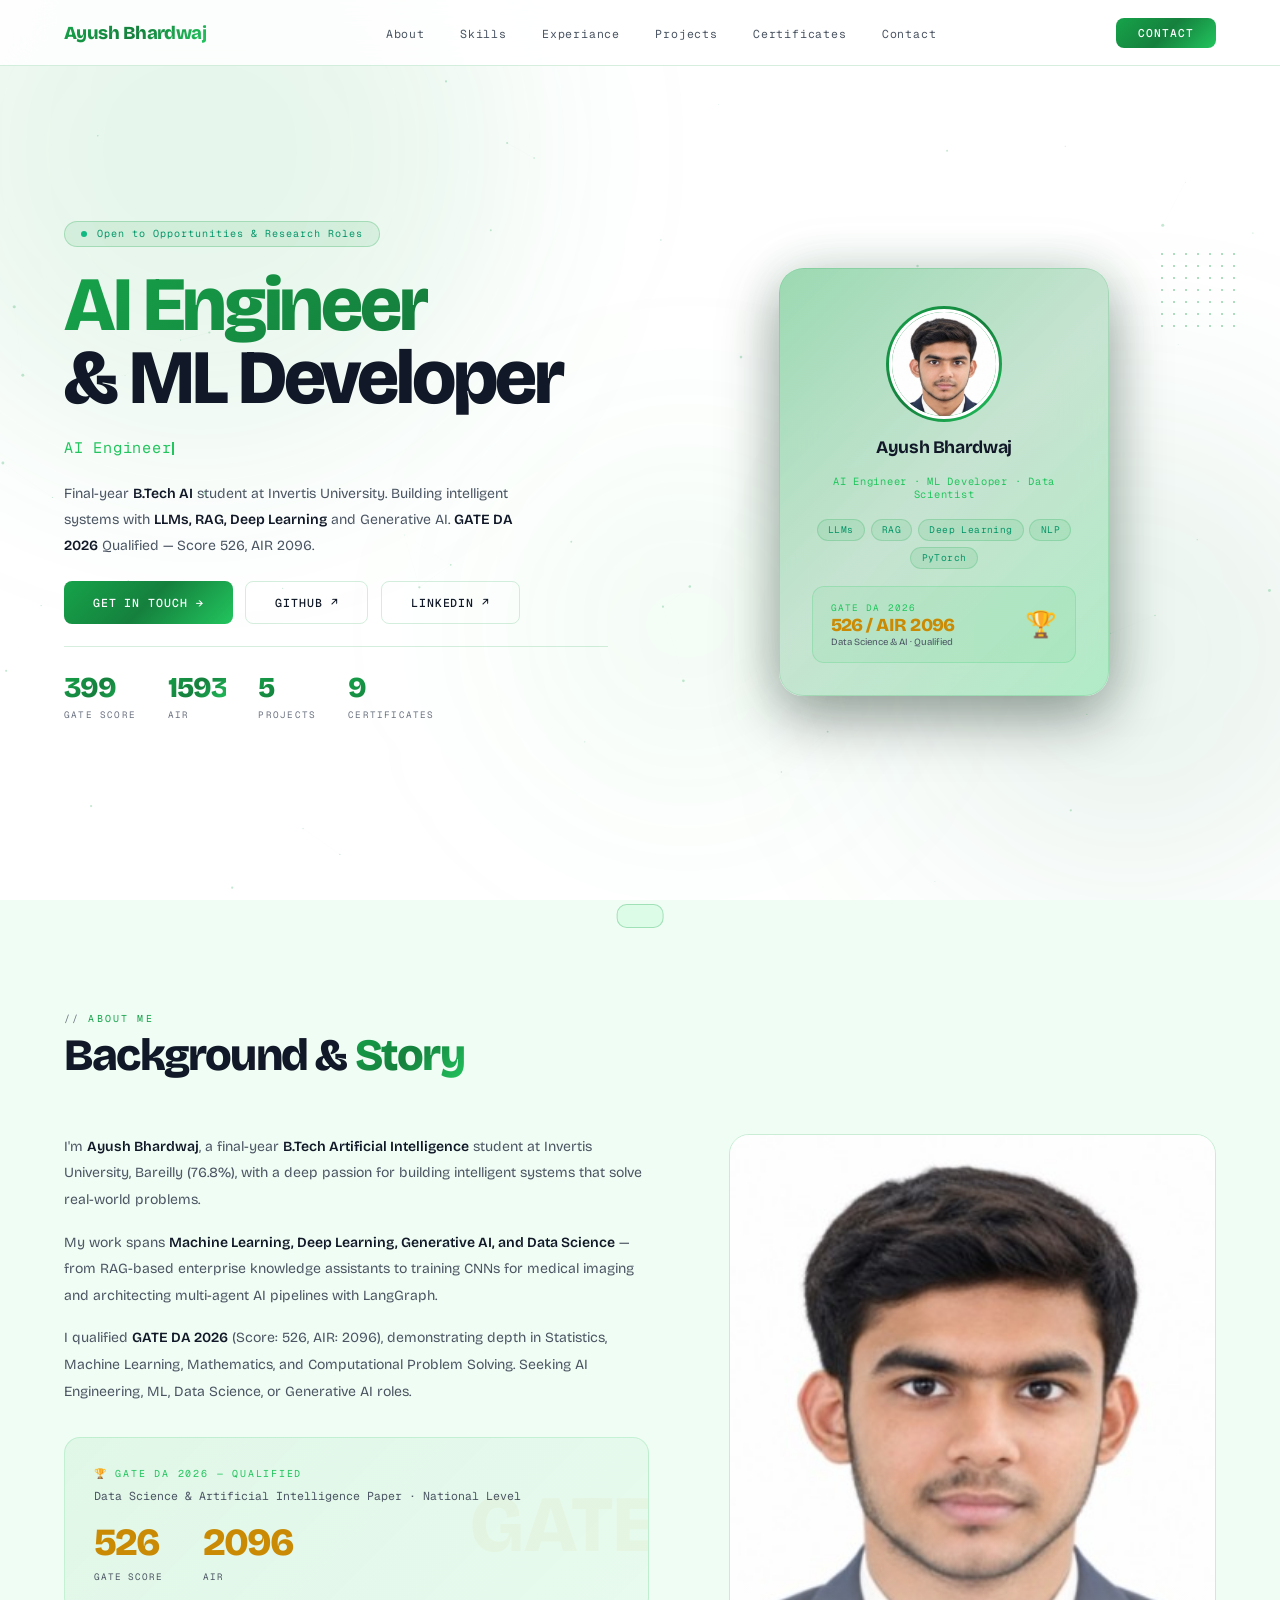
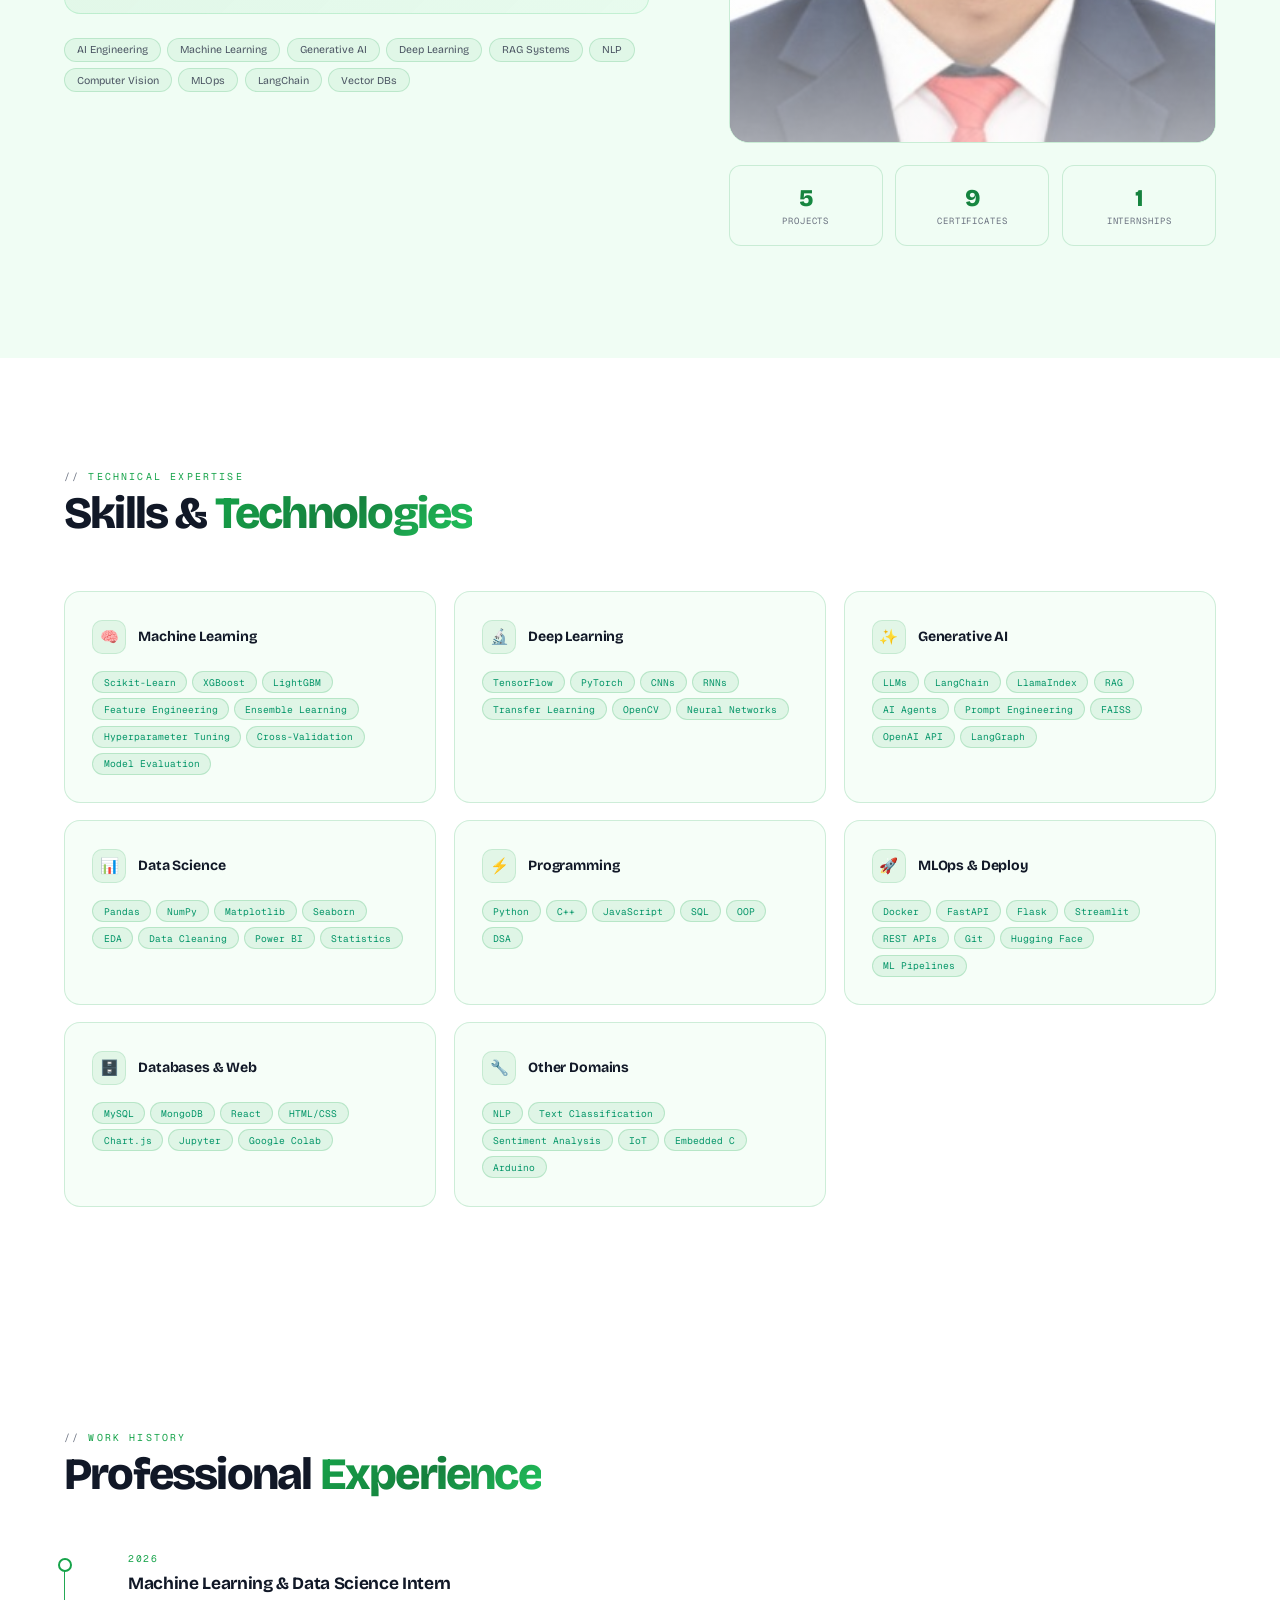
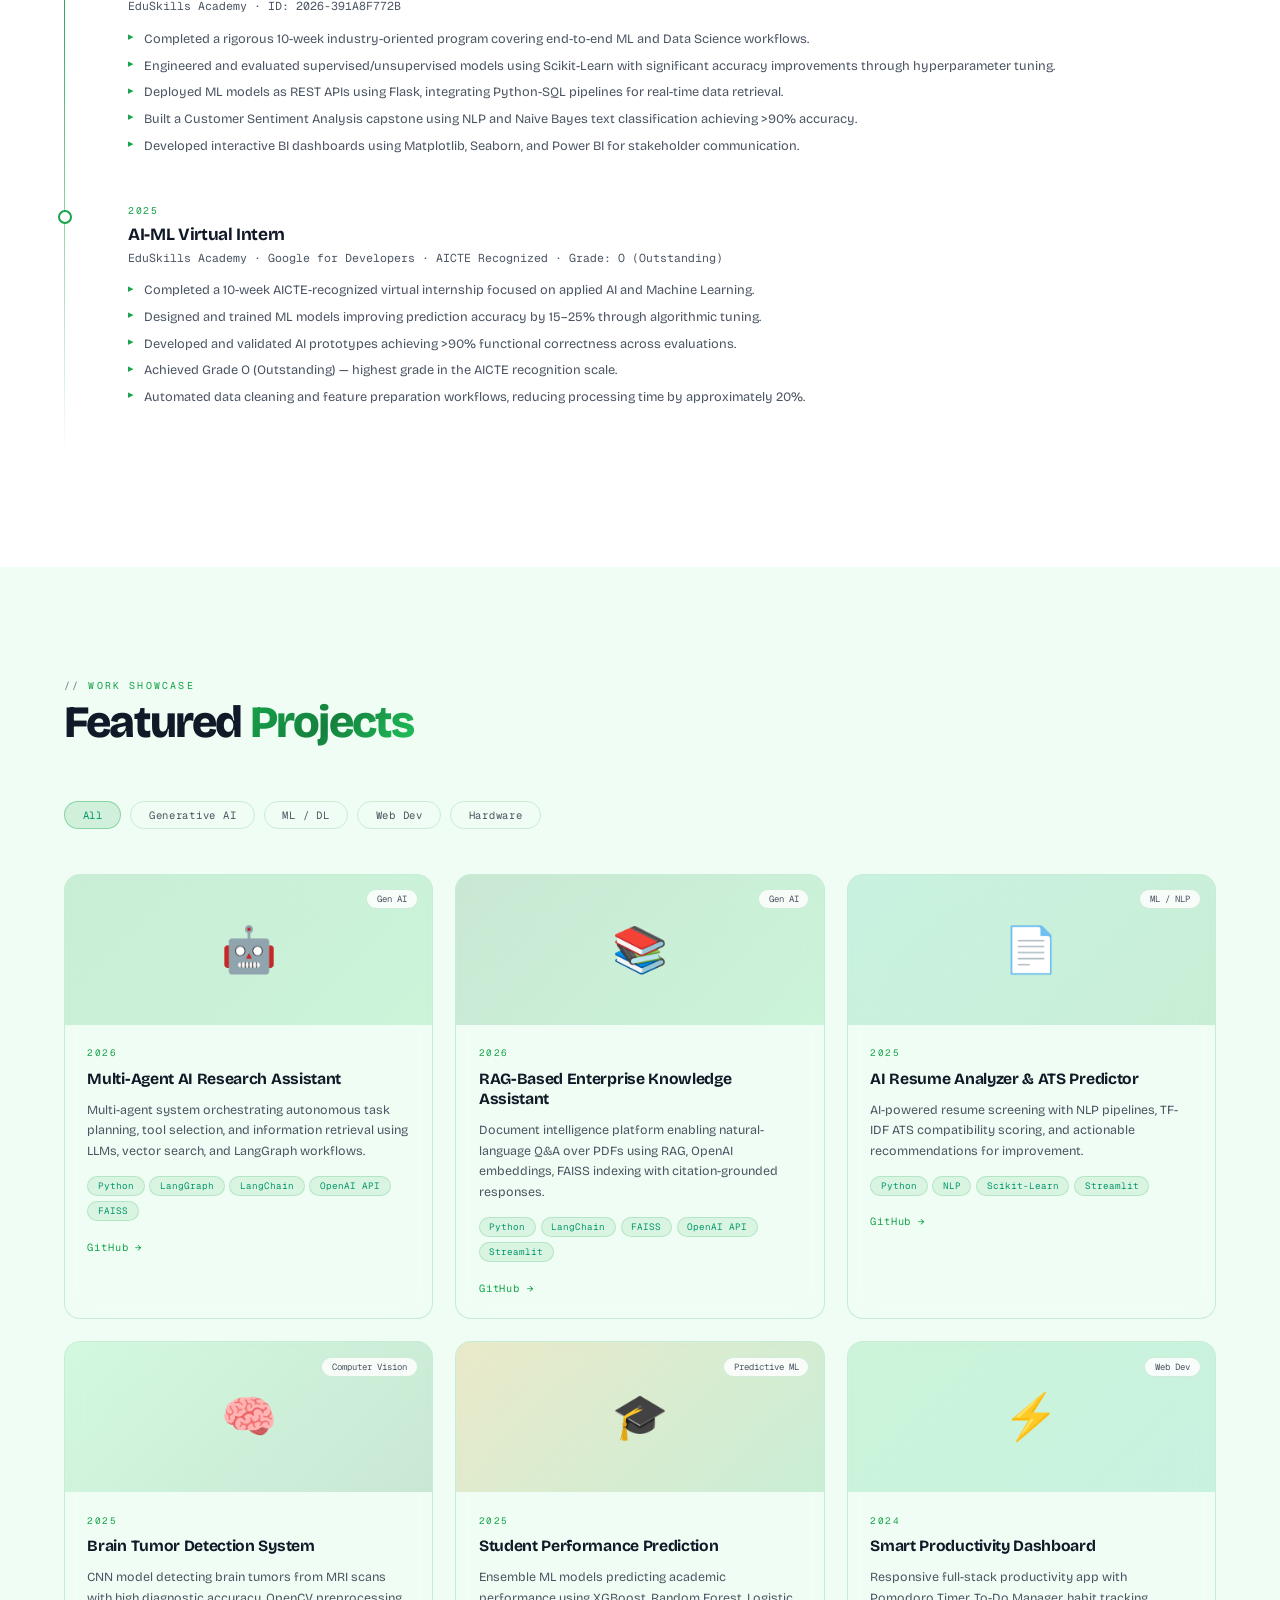
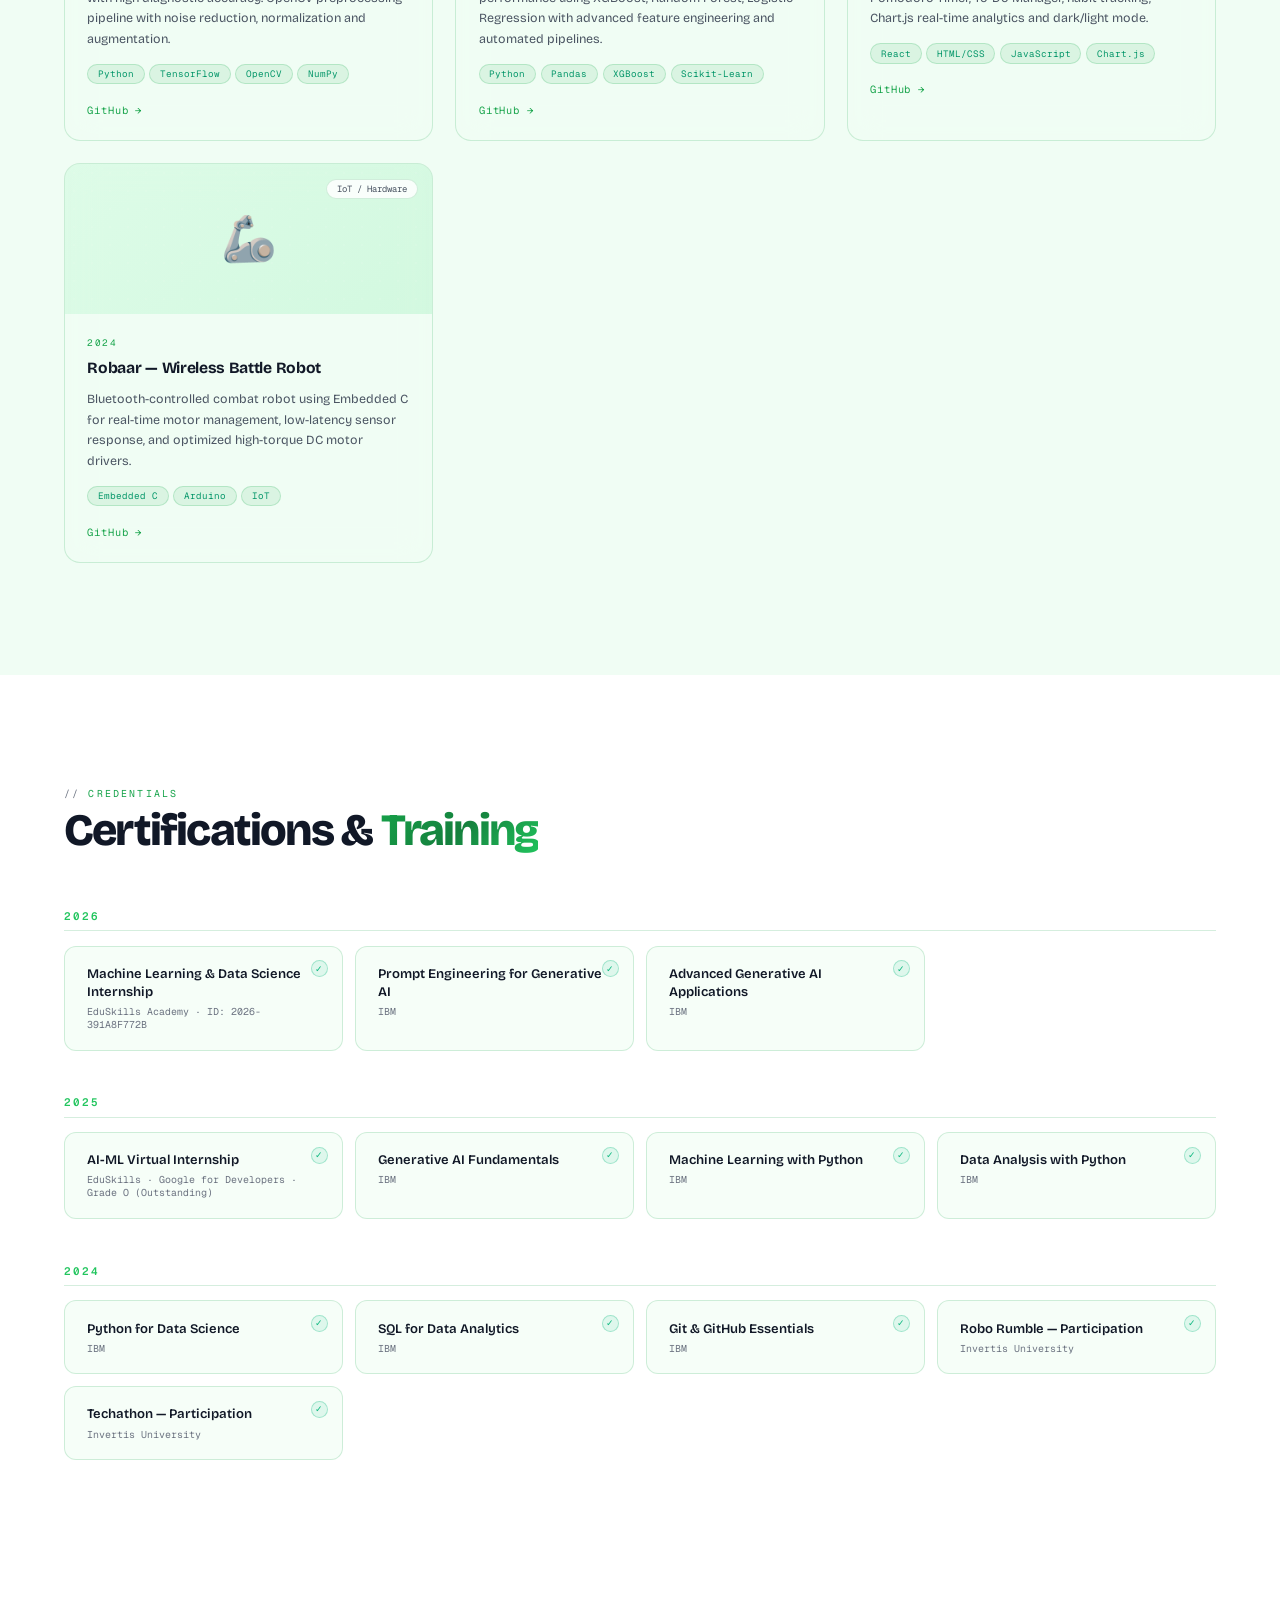
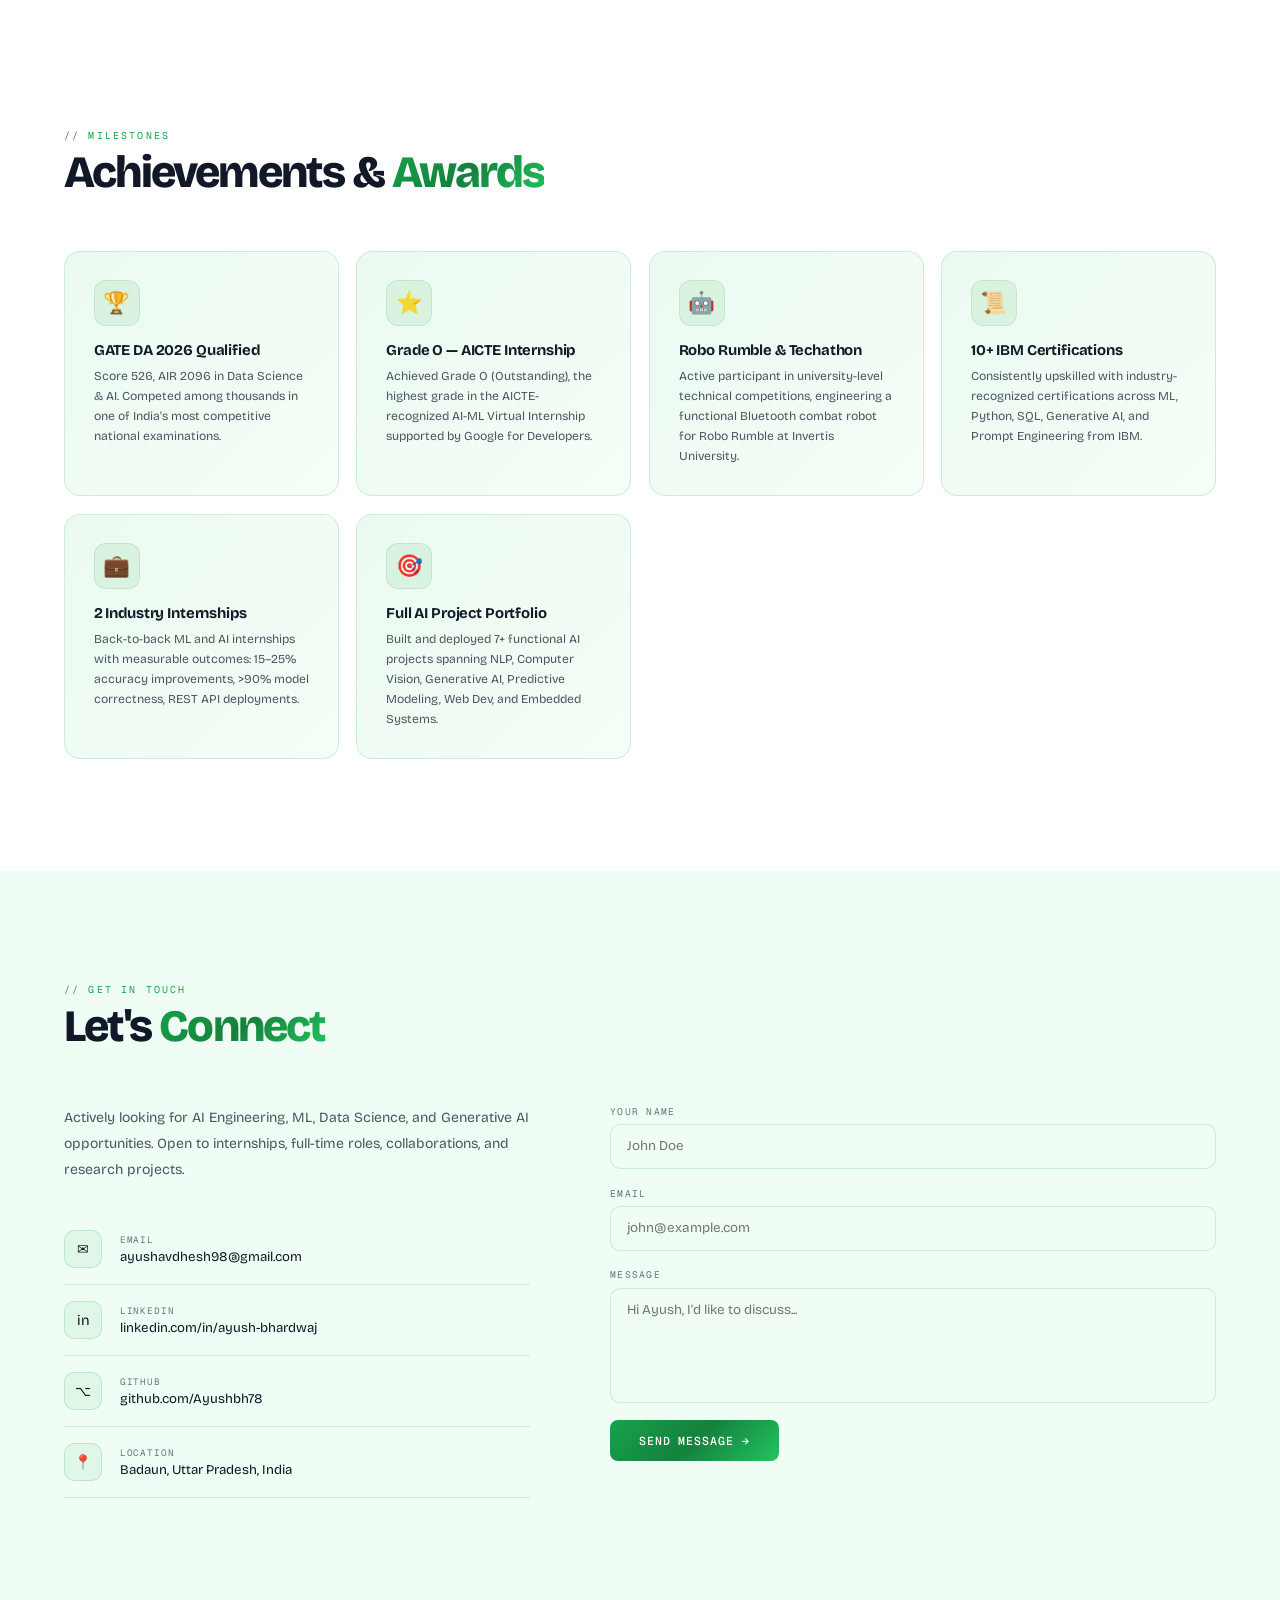
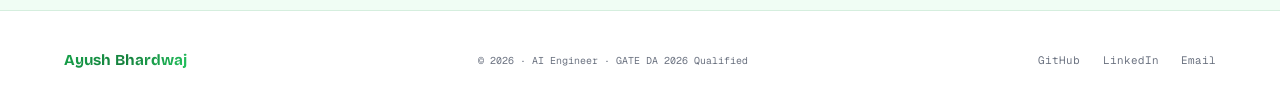
==== index.html @ 9676e271 "Update index.html" ====
<!DOCTYPE html>
<html lang="en">
<head>
<meta charset="UTF-8"/>
<meta name="viewport" content="width=device-width, initial-scale=1.0"/>
<title>Ayush Bhardwaj — AI & ML Engineer</title>
<meta name="description" content="Ayush Bhardwaj — AI Engineer, ML Engineer, GATE DA 2026 Qualified. Score 526, AIR 2096."/>
<meta property="og:title" content="Ayush Bhardwaj — AI Engineer"/>
<link rel="preconnect" href="https://fonts.googleapis.com"/>
<link href="https://fonts.googleapis.com/css2?family=Bricolage+Grotesque:opsz,wght@12..96,300;12..96,400;12..96,500;12..96,600;12..96,700;12..96,800&family=Geist+Mono:wght@300;400;500&display=swap" rel="stylesheet"/>
<link rel="stylesheet" href="css/style.css"/>
</head>
<body>
<div id="loading"><div class="load-logo">AYUSH BHARDWAJ.</div><div class="load-bar"><div class="load-fill"></div></div><div class="load-sub">INITIALIZING ...</div></div>
<div class="blob b1"></div><div class="blob b2"></div><div class="blob b3"></div>
<canvas id="cv"></canvas>
<div id="cmd-ov" onclick="closeCmd(event)"><div id="cmd-box"><input id="cmd-in" placeholder="Search sections, projects, skills..." oninput="filterCmd(this.value)" onkeydown="cmdKey(event)" autocomplete="off"/><div class="cmd-results" id="cmd-res"></div></div></div>

<nav id="nb">
  <div class="nav-logo">Ayush Bhardwaj</div>
  <ul class="nav-links">
    <li><a href="#about">About</a></li><li><a href="#skills">Skills</a></li>
    <li><a href="#experience">Experiance</a></li><li><a href="#projects">Projects</a></li>
    <li><a href="#certifications">Certificates</a></li><li><a href="#contact">Contact</a></li>
  </ul>
  <a href="#contact" class="nav-cta">Contact</a>
  <div class="hamburger" onclick="toggleNav()"><span></span><span></span><span></span></div>
</nav>

<section id="hero">
  <div class="hero-left fade-up">
    <div class="hero-badge">Open to Opportunities &amp; Research Roles</div>
    <h1 class="hero-name"><span class="grad-text">AI Engineer</span><br/>&amp; ML Developer</h1>
    <p class="hero-role"><span id="typed"></span><span class="blink"></span></p>
    <p class="hero-desc">Final-year <strong>B.Tech AI</strong> student at Invertis University. Building intelligent systems with <strong>LLMs, RAG, Deep Learning</strong> and Generative AI. <strong>GATE DA 2026</strong> Qualified — Score 526, AIR 2096.</p>
    <div class="hero-btns">
      <a href="mailto:ayushavdhesh98@gmail.com" class="btn-grad">Get In Touch →</a>
      <a href="https://github.com/Ayushbh78" target="_blank" class="btn-ghost">GitHub ↗</a>
      <a href="https://www.linkedin.com/in/ayush-bhardwaj-22589b2a8" target="_blank" class="btn-ghost">LinkedIn ↗</a>
    </div>
    <div class="hero-metrics">
      <div class="metric"><span class="metric-val" data-count="526">0</span><span class="metric-lbl">GATE Score</span></div>
      <div class="metric"><span class="metric-val" data-count="2096">0</span><span class="metric-lbl">AIR</span></div>
      <div class="metric"><span class="metric-val" data-count="7">0</span><span class="metric-lbl">Projects</span></div>
      <div class="metric"><span class="metric-val" data-count="12">0</span><span class="metric-lbl">Certificates</span></div>
    </div>
  </div>
  <div class="hero-right">
    <div class="card-dots"></div>
    <div class="profile-card fade-up" style="transition-delay:.3s">
      <div class="profile-img-wrap">
        <img class="profile-img" src="assets/profile.jpg" alt="Ayush Bhardwaj"/>
      </div>
      <div class="profile-name">Ayush Bhardwaj</div>
      <div class="profile-title">AI Engineer · ML Developer · Data Scientist</div>
      <div class="profile-tags">
        <span class="profile-tag">LLMs</span><span class="profile-tag">RAG</span>
        <span class="profile-tag">Deep Learning</span><span class="profile-tag">NLP</span><span class="profile-tag">PyTorch</span>
      </div>
      <div class="gate-pill">
        <div class="gate-pill-l">
          <span class="gate-pill-label">GATE DA 2026</span>
          <span class="gate-pill-val">526 / AIR 2096</span>
          <span class="gate-pill-sub">Data Science &amp; AI · Qualified</span>
        </div>
        <span style="font-size:1.6rem">🏆</span>
      </div>
    </div>
  </div>
</section>

<section id="about">
  <div class="section-pre">About Me</div>
  <h2 class="section-title">Background &amp; <span>Story</span></h2>
  <div class="about-grid">
    <div class="fade-up">
      <div class="about-text">
        <p>I'm <strong>Ayush Bhardwaj</strong>, a final-year <strong>B.Tech Artificial Intelligence</strong> student at Invertis University, Bareilly (76.8%), with a deep passion for building intelligent systems that solve real-world problems.</p>
        <p>My work spans <strong>Machine Learning, Deep Learning, Generative AI, and Data Science</strong> — from RAG-based enterprise knowledge assistants to training CNNs for medical imaging and architecting multi-agent AI pipelines with LangGraph.</p>
        <p>I qualified <strong>GATE DA 2026</strong> (Score: 526, AIR: 2096), demonstrating depth in Statistics, Machine Learning, Mathematics, and Computational Problem Solving. Seeking AI Engineering, ML, Data Science, or Generative AI roles.</p>
      </div>
      <div class="gate-featured">
        <div class="gate-hdr">🏆 GATE DA 2026 — Qualified</div>
        <div class="gate-sub">Data Science &amp; Artificial Intelligence Paper · National Level</div>
        <div class="gate-nums">
          <div class="gate-n"><span class="v">526</span><span class="k">GATE Score</span></div>
          <div class="gate-n"><span class="v">2096</span><span class="k">AIR</span></div>
        </div>
      </div>
      <div class="chips">
        <span class="chip">AI Engineering</span><span class="chip">Machine Learning</span><span class="chip">Generative AI</span>
        <span class="chip">Deep Learning</span><span class="chip">RAG Systems</span><span class="chip">NLP</span>
        <span class="chip">Computer Vision</span><span class="chip">MLOps</span><span class="chip">LangChain</span><span class="chip">Vector DBs</span>
      </div>
    </div>
    <div class="fade-up about-right" style="transition-delay:.15s">
      <div class="about-photo-card">
        <img src="assets/profile.jpg" alt="Ayush Bhardwaj"/>
      </div>
      <div class="stats-row">
        <div class="stat-mini"><div class="n" data-count="7">0</div><div class="l">Projects</div></div>
        <div class="stat-mini"><div class="n" data-count="12">0</div><div class="l">Certificates</div></div>
        <div class="stat-mini"><div class="n" data-count="2">0</div><div class="l">Internships</div></div>
      </div>
    </div>
  </div>
</section>

<section id="skills">
  <div class="section-pre">Technical Expertise</div>
  <h2 class="section-title">Skills &amp; <span>Technologies</span></h2>
  <div class="skills-grid">
    <div class="skill-glass glass fade-up"><div class="sk-hdr"><div class="sk-icon">🧠</div><div class="sk-name">Machine Learning</div></div><div class="sk-tags"><span class="sk-tag">Scikit-Learn</span><span class="sk-tag">XGBoost</span><span class="sk-tag">LightGBM</span><span class="sk-tag">Feature Engineering</span><span class="sk-tag">Ensemble Learning</span><span class="sk-tag">Hyperparameter Tuning</span><span class="sk-tag">Cross-Validation</span><span class="sk-tag">Model Evaluation</span></div></div>
    <div class="skill-glass glass fade-up" style="transition-delay:.08s"><div class="sk-hdr"><div class="sk-icon">🔬</div><div class="sk-name">Deep Learning</div></div><div class="sk-tags"><span class="sk-tag">TensorFlow</span><span class="sk-tag">PyTorch</span><span class="sk-tag">CNNs</span><span class="sk-tag">RNNs</span><span class="sk-tag">Transfer Learning</span><span class="sk-tag">OpenCV</span><span class="sk-tag">Neural Networks</span></div></div>
    <div class="skill-glass glass fade-up" style="transition-delay:.16s"><div class="sk-hdr"><div class="sk-icon">✨</div><div class="sk-name">Generative AI</div></div><div class="sk-tags"><span class="sk-tag">LLMs</span><span class="sk-tag">LangChain</span><span class="sk-tag">LlamaIndex</span><span class="sk-tag">RAG</span><span class="sk-tag">AI Agents</span><span class="sk-tag">Prompt Engineering</span><span class="sk-tag">FAISS</span><span class="sk-tag">OpenAI API</span><span class="sk-tag">LangGraph</span></div></div>
    <div class="skill-glass glass fade-up" style="transition-delay:.24s"><div class="sk-hdr"><div class="sk-icon">📊</div><div class="sk-name">Data Science</div></div><div class="sk-tags"><span class="sk-tag">Pandas</span><span class="sk-tag">NumPy</span><span class="sk-tag">Matplotlib</span><span class="sk-tag">Seaborn</span><span class="sk-tag">EDA</span><span class="sk-tag">Data Cleaning</span><span class="sk-tag">Power BI</span><span class="sk-tag">Statistics</span></div></div>
    <div class="skill-glass glass fade-up" style="transition-delay:.32s"><div class="sk-hdr"><div class="sk-icon">⚡</div><div class="sk-name">Programming</div></div><div class="sk-tags"><span class="sk-tag">Python</span><span class="sk-tag">C++</span><span class="sk-tag">JavaScript</span><span class="sk-tag">SQL</span><span class="sk-tag">OOP</span><span class="sk-tag">DSA</span></div></div>
    <div class="skill-glass glass fade-up" style="transition-delay:.4s"><div class="sk-hdr"><div class="sk-icon">🚀</div><div class="sk-name">MLOps &amp; Deploy</div></div><div class="sk-tags"><span class="sk-tag">Docker</span><span class="sk-tag">FastAPI</span><span class="sk-tag">Flask</span><span class="sk-tag">Streamlit</span><span class="sk-tag">REST APIs</span><span class="sk-tag">Git</span><span class="sk-tag">Hugging Face</span><span class="sk-tag">ML Pipelines</span></div></div>
    <div class="skill-glass glass fade-up" style="transition-delay:.48s"><div class="sk-hdr"><div class="sk-icon">🗄️</div><div class="sk-name">Databases &amp; Web</div></div><div class="sk-tags"><span class="sk-tag">MySQL</span><span class="sk-tag">MongoDB</span><span class="sk-tag">React</span><span class="sk-tag">HTML/CSS</span><span class="sk-tag">Chart.js</span><span class="sk-tag">Jupyter</span><span class="sk-tag">Google Colab</span></div></div>
    <div class="skill-glass glass fade-up" style="transition-delay:.56s"><div class="sk-hdr"><div class="sk-icon">🔧</div><div class="sk-name">Other Domains</div></div><div class="sk-tags"><span class="sk-tag">NLP</span><span class="sk-tag">Text Classification</span><span class="sk-tag">Sentiment Analysis</span><span class="sk-tag">IoT</span><span class="sk-tag">Embedded C</span><span class="sk-tag">Arduino</span></div></div>
  </div>
</section>

<section id="experience">
  <div class="section-pre">Work History</div>
  <h2 class="section-title">Professional <span>Experience</span></h2>
  <div class="exp-timeline">
    <div class="exp-item">
      <div class="exp-dot"></div>
      <div class="exp-date">2026</div>
      <div class="exp-role">Machine Learning &amp; Data Science Intern</div>
      <div class="exp-org">EduSkills Academy &middot; ID: 2026-391A8F772B</div>
      <ul class="exp-list">
        <li>Completed a rigorous 10-week industry-oriented program covering end-to-end ML and Data Science workflows.</li>
        <li>Engineered and evaluated supervised/unsupervised models using Scikit-Learn with significant accuracy improvements through hyperparameter tuning.</li>
        <li>Deployed ML models as REST APIs using Flask, integrating Python-SQL pipelines for real-time data retrieval.</li>
        <li>Built a Customer Sentiment Analysis capstone using NLP and Naive Bayes text classification achieving &gt;90% accuracy.</li>
        <li>Developed interactive BI dashboards using Matplotlib, Seaborn, and Power BI for stakeholder communication.</li>
      </ul>
    </div>
    <div class="exp-item">
      <div class="exp-dot"></div>
      <div class="exp-date">2025</div>
      <div class="exp-role">AI-ML Virtual Intern</div>
      <div class="exp-org">EduSkills Academy &middot; Google for Developers &middot; AICTE Recognized &middot; Grade: O (Outstanding)</div>
      <ul class="exp-list">
        <li>Completed a 10-week AICTE-recognized virtual internship focused on applied AI and Machine Learning.</li>
        <li>Designed and trained ML models improving prediction accuracy by 15–25% through algorithmic tuning.</li>
        <li>Developed and validated AI prototypes achieving &gt;90% functional correctness across evaluations.</li>
        <li>Achieved Grade O (Outstanding) — highest grade in the AICTE recognition scale.</li>
        <li>Automated data cleaning and feature preparation workflows, reducing processing time by approximately 20%.</li>
      </ul>
    </div>
  </div>
</section>

<section id="projects">
  <div class="section-pre">Work Showcase</div>
  <h2 class="section-title">Featured <span>Projects</span></h2>
  <div class="proj-filter">
    <button class="pf-btn on" onclick="fp('all',this)">All</button>
    <button class="pf-btn" onclick="fp('genai',this)">Generative AI</button>
    <button class="pf-btn" onclick="fp('ml',this)">ML / DL</button>
    <button class="pf-btn" onclick="fp('web',this)">Web Dev</button>
    <button class="pf-btn" onclick="fp('hw',this)">Hardware</button>
  </div>
  <div class="proj-grid" id="pgrid">
    <div class="proj-card glass fade-up" data-cat="genai">
      <div class="proj-banner"><div class="proj-banner-bg" style="background:linear-gradient(135deg,#16A34A,#22C55E);"></div><div class="proj-banner-dots"></div><div class="proj-icon">🤖</div><span class="proj-cat-pill">Gen AI</span></div>
      <div class="proj-body"><div class="proj-yr">2026</div><div class="proj-title">Multi-Agent AI Research Assistant</div><div class="proj-desc">Multi-agent system orchestrating autonomous task planning, tool selection, and information retrieval using LLMs, vector search, and LangGraph workflows.</div><div class="proj-techs"><span class="p-tech">Python</span><span class="p-tech">LangGraph</span><span class="p-tech">LangChain</span><span class="p-tech">OpenAI API</span><span class="p-tech">FAISS</span></div><a href="https://github.com/Ayushbh78" target="_blank" class="proj-link">GitHub →</a></div>
    </div>
    <div class="proj-card glass fade-up" data-cat="genai" style="transition-delay:.08s">
      <div class="proj-banner"><div class="proj-banner-bg" style="background:linear-gradient(135deg,#15803D,#22C55E);"></div><div class="proj-banner-dots"></div><div class="proj-icon">📚</div><span class="proj-cat-pill">Gen AI</span></div>
      <div class="proj-body"><div class="proj-yr">2026</div><div class="proj-title">RAG-Based Enterprise Knowledge Assistant</div><div class="proj-desc">Document intelligence platform enabling natural-language Q&amp;A over PDFs using RAG, OpenAI embeddings, FAISS indexing with citation-grounded responses.</div><div class="proj-techs"><span class="p-tech">Python</span><span class="p-tech">LangChain</span><span class="p-tech">FAISS</span><span class="p-tech">OpenAI API</span><span class="p-tech">Streamlit</span></div><a href="https://github.com/Ayushbh78" target="_blank" class="proj-link">GitHub →</a></div>
    </div>
    <div class="proj-card glass fade-up" data-cat="ml" style="transition-delay:.16s">
      <div class="proj-banner"><div class="proj-banner-bg" style="background:linear-gradient(135deg,#10B981,#16A34A);"></div><div class="proj-banner-dots"></div><div class="proj-icon">📄</div><span class="proj-cat-pill">ML / NLP</span></div>
      <div class="proj-body"><div class="proj-yr">2025</div><div class="proj-title">AI Resume Analyzer &amp; ATS Predictor</div><div class="proj-desc">AI-powered resume screening with NLP pipelines, TF-IDF ATS compatibility scoring, and actionable recommendations for improvement.</div><div class="proj-techs"><span class="p-tech">Python</span><span class="p-tech">NLP</span><span class="p-tech">Scikit-Learn</span><span class="p-tech">Streamlit</span></div><a href="https://github.com/Ayushbh78" target="_blank" class="proj-link">GitHub →</a></div>
    </div>
    <div class="proj-card glass fade-up" data-cat="ml">
      <div class="proj-banner"><div class="proj-banner-bg" style="background:linear-gradient(135deg,#4ADE80,#15803D);"></div><div class="proj-banner-dots"></div><div class="proj-icon">🧠</div><span class="proj-cat-pill">Computer Vision</span></div>
      <div class="proj-body"><div class="proj-yr">2025</div><div class="proj-title">Brain Tumor Detection System</div><div class="proj-desc">CNN model detecting brain tumors from MRI scans with high diagnostic accuracy. OpenCV preprocessing pipeline with noise reduction, normalization and augmentation.</div><div class="proj-techs"><span class="p-tech">Python</span><span class="p-tech">TensorFlow</span><span class="p-tech">OpenCV</span><span class="p-tech">NumPy</span></div><a href="https://github.com/Ayushbh78" target="_blank" class="proj-link">GitHub →</a></div>
    </div>
    <div class="proj-card glass fade-up" data-cat="ml" style="transition-delay:.08s">
      <div class="proj-banner"><div class="proj-banner-bg" style="background:linear-gradient(135deg,#CA8A04,#16A34A);"></div><div class="proj-banner-dots"></div><div class="proj-icon">🎓</div><span class="proj-cat-pill">Predictive ML</span></div>
      <div class="proj-body"><div class="proj-yr">2025</div><div class="proj-title">Student Performance Prediction</div><div class="proj-desc">Ensemble ML models predicting academic performance using XGBoost, Random Forest, Logistic Regression with advanced feature engineering and automated pipelines.</div><div class="proj-techs"><span class="p-tech">Python</span><span class="p-tech">Pandas</span><span class="p-tech">XGBoost</span><span class="p-tech">Scikit-Learn</span></div><a href="https://github.com/Ayushbh78" target="_blank" class="proj-link">GitHub →</a></div>
    </div>
    <div class="proj-card glass fade-up" data-cat="web" style="transition-delay:.16s">
      <div class="proj-banner"><div class="proj-banner-bg" style="background:linear-gradient(135deg,#22C55E,#10B981);"></div><div class="proj-banner-dots"></div><div class="proj-icon">⚡</div><span class="proj-cat-pill">Web Dev</span></div>
      <div class="proj-body"><div class="proj-yr">2024</div><div class="proj-title">Smart Productivity Dashboard</div><div class="proj-desc">Responsive full-stack productivity app with Pomodoro Timer, To-Do Manager, habit tracking, Chart.js real-time analytics and dark/light mode.</div><div class="proj-techs"><span class="p-tech">React</span><span class="p-tech">HTML/CSS</span><span class="p-tech">JavaScript</span><span class="p-tech">Chart.js</span></div><a href="https://github.com/Ayushbh78" target="_blank" class="proj-link">GitHub →</a></div>
    </div>
    <div class="proj-card glass fade-up" data-cat="hw">
      <div class="proj-banner"><div class="proj-banner-bg" style="background:linear-gradient(135deg,#86EFAC,#4ADE80);"></div><div class="proj-banner-dots"></div><div class="proj-icon">🦾</div><span class="proj-cat-pill">IoT / Hardware</span></div>
      <div class="proj-body"><div class="proj-yr">2024</div><div class="proj-title">Robaar — Wireless Battle Robot</div><div class="proj-desc">Bluetooth-controlled combat robot using Embedded C for real-time motor management, low-latency sensor response, and optimized high-torque DC motor drivers.</div><div class="proj-techs"><span class="p-tech">Embedded C</span><span class="p-tech">Arduino</span><span class="p-tech">IoT</span></div><a href="https://github.com/Ayushbh78" target="_blank" class="proj-link">GitHub →</a></div>
    </div>
  </div>
</section>

<section id="certifications">
  <div class="section-pre">Credentials</div>
  <h2 class="section-title">Certifications &amp; <span>Training</span></h2>
  <div class="certs-group fade-up"><div class="certs-yr">2026</div><div class="certs-list">
    <div class="cert-card glass"><div class="cert-check">✓</div><div class="cert-name">Machine Learning &amp; Data Science Internship</div><div class="cert-issuer">EduSkills Academy · ID: 2026-391A8F772B</div></div>
    <div class="cert-card glass"><div class="cert-check">✓</div><div class="cert-name">Prompt Engineering for Generative AI</div><div class="cert-issuer">IBM</div></div>
    <div class="cert-card glass"><div class="cert-check">✓</div><div class="cert-name">Advanced Generative AI Applications</div><div class="cert-issuer">IBM</div></div>
  </div></div>
  <div class="certs-group fade-up"><div class="certs-yr">2025</div><div class="certs-list">
    <div class="cert-card glass"><div class="cert-check">✓</div><div class="cert-name">AI-ML Virtual Internship</div><div class="cert-issuer">EduSkills · Google for Developers · Grade O (Outstanding)</div></div>
    <div class="cert-card glass"><div class="cert-check">✓</div><div class="cert-name">Generative AI Fundamentals</div><div class="cert-issuer">IBM</div></div>
    <div class="cert-card glass"><div class="cert-check">✓</div><div class="cert-name">Machine Learning with Python</div><div class="cert-issuer">IBM</div></div>
    <div class="cert-card glass"><div class="cert-check">✓</div><div class="cert-name">Data Analysis with Python</div><div class="cert-issuer">IBM</div></div>
  </div></div>
  <div class="certs-group fade-up"><div class="certs-yr">2024</div><div class="certs-list">
    <div class="cert-card glass"><div class="cert-check">✓</div><div class="cert-name">Python for Data Science</div><div class="cert-issuer">IBM</div></div>
    <div class="cert-card glass"><div class="cert-check">✓</div><div class="cert-name">SQL for Data Analytics</div><div class="cert-issuer">IBM</div></div>
    <div class="cert-card glass"><div class="cert-check">✓</div><div class="cert-name">Git &amp; GitHub Essentials</div><div class="cert-issuer">IBM</div></div>
    <div class="cert-card glass"><div class="cert-check">✓</div><div class="cert-name">Robo Rumble — Participation</div><div class="cert-issuer">Invertis University</div></div>
    <div class="cert-card glass"><div class="cert-check">✓</div><div class="cert-name">Techathon — Participation</div><div class="cert-issuer">Invertis University</div></div>
  </div></div>
</section>

<section id="achievements">
  <div class="section-pre">Milestones</div>
  <h2 class="section-title">Achievements &amp; <span>Awards</span></h2>
  <div class="ach-grid">
    <div class="ach-card glass fade-up"><div class="ach-icon">🏆</div><div class="ach-title">GATE DA 2026 Qualified</div><div class="ach-desc">Score 526, AIR 2096 in Data Science &amp; AI. Competed among thousands in one of India's most competitive national examinations.</div></div>
    <div class="ach-card glass fade-up" style="transition-delay:.1s"><div class="ach-icon">⭐</div><div class="ach-title">Grade O — AICTE Internship</div><div class="ach-desc">Achieved Grade O (Outstanding), the highest grade in the AICTE-recognized AI-ML Virtual Internship supported by Google for Developers.</div></div>
    <div class="ach-card glass fade-up" style="transition-delay:.2s"><div class="ach-icon">🤖</div><div class="ach-title">Robo Rumble &amp; Techathon</div><div class="ach-desc">Active participant in university-level technical competitions, engineering a functional Bluetooth combat robot for Robo Rumble at Invertis University.</div></div>
    <div class="ach-card glass fade-up" style="transition-delay:.3s"><div class="ach-icon">📜</div><div class="ach-title">10+ IBM Certifications</div><div class="ach-desc">Consistently upskilled with industry-recognized certifications across ML, Python, SQL, Generative AI, and Prompt Engineering from IBM.</div></div>
    <div class="ach-card glass fade-up" style="transition-delay:.4s"><div class="ach-icon">💼</div><div class="ach-title">2 Industry Internships</div><div class="ach-desc">Back-to-back ML and AI internships with measurable outcomes: 15–25% accuracy improvements, &gt;90% model correctness, REST API deployments.</div></div>
    <div class="ach-card glass fade-up" style="transition-delay:.5s"><div class="ach-icon">🎯</div><div class="ach-title">Full AI Project Portfolio</div><div class="ach-desc">Built and deployed 7+ functional AI projects spanning NLP, Computer Vision, Generative AI, Predictive Modeling, Web Dev, and Embedded Systems.</div></div>
  </div>
</section>

<section id="contact">
  <div class="section-pre">Get In Touch</div>
  <h2 class="section-title">Let's <span>Connect</span></h2>
  <div class="contact-grid">
    <div class="fade-up">
      <p style="font-size:.875rem;color:var(--muted);line-height:1.85;margin-bottom:2rem;">Actively looking for AI Engineering, ML, Data Science, and Generative AI opportunities. Open to internships, full-time roles, collaborations, and research projects.</p>
      <a href="mailto:ayushavdhesh98@gmail.com" class="contact-link"><div class="c-icon">✉</div><div><div class="c-lbl">Email</div><div class="c-val">ayushavdhesh98@gmail.com</div></div></a>
      <a href="https://www.linkedin.com/in/ayush-bhardwaj-22589b2a8" target="_blank" class="contact-link"><div class="c-icon">in</div><div><div class="c-lbl">LinkedIn</div><div class="c-val">linkedin.com/in/ayush-bhardwaj</div></div></a>
      <a href="https://github.com/Ayushbh78" target="_blank" class="contact-link"><div class="c-icon">⌥</div><div><div class="c-lbl">GitHub</div><div class="c-val">github.com/Ayushbh78</div></div></a>
      <div class="contact-link" style="cursor:default"><div class="c-icon">📍</div><div><div class="c-lbl">Location</div><div class="c-val">Badaun, Uttar Pradesh, India</div></div></div>
    </div>
    <div class="cform fade-up" style="transition-delay:.15s">
      <div class="f-group"><label class="f-label">Your Name</label><input class="f-input" id="fn" type="text" placeholder="John Doe"/></div>
      <div class="f-group"><label class="f-label">Email</label><input class="f-input" id="fe" type="email" placeholder="john@example.com"/></div>
      <div class="f-group"><label class="f-label">Message</label><textarea class="f-textarea" id="fm" placeholder="Hi Ayush, I'd like to discuss..."></textarea></div>
      <button class="btn-grad" onclick="sendMsg()" style="align-self:flex-start">Send Message →</button>
    </div>
  </div>
</section>

<footer>
  <div class="footer-name">Ayush Bhardwaj</div>
  <div class="footer-copy">© 2026 · AI Engineer · GATE DA 2026 Qualified</div>
  <div class="footer-links">
    <a href="https://github.com/Ayushbh78" target="_blank">GitHub</a>
    <a href="https://www.linkedin.com/in/ayush-bhardwaj-22589b2a8" target="_blank">LinkedIn</a>
    <a href="mailto:ayushavdhesh98@gmail.com">Email</a>
  </div>
</footer>
<div id="btt" onclick="window.scrollTo({top:0,behavior:'smooth'})">↑</div>
<div id="toast"></div>
<script src="js/script.js"></script>
</body>
</html>
---- css/style.css ----
:root{
  --bg:#FFFFFF;--surface:#F0FDF4;--surface2:#DCFCE7;--surface3:#BBF7D0;
  --border:rgba(22,163,74,.18);--border2:rgba(21,128,61,.15);
  --indigo:#16A34A;--purple:#15803D;--cyan:#22C55E;--violet:#059669;
  --pink:#4ADE80;--emerald:#10B981;--gold:#CA8A04;
  --text:#111827;--muted:#4B5563;--dim:#6B7280;
  --grad:linear-gradient(135deg,#16A34A,#15803D,#22C55E);
  --grad2:linear-gradient(135deg,#15803D,#4ADE80);
}
*,*::before,*::after{box-sizing:border-box;margin:0;padding:0;}
html{scroll-behavior:smooth;}
body{background:var(--bg);color:var(--text);font-family:'Bricolage Grotesque',sans-serif;overflow-x:hidden;}
a,button,.pf-btn,.proj-card,.cmd-row,#btt,.hamburger{cursor:pointer;}
::-webkit-scrollbar{width:3px;}
::-webkit-scrollbar-track{background:var(--bg);}
::-webkit-scrollbar-thumb{background:var(--indigo);border-radius:2px;}

/* CANVAS */
#cv{position:fixed;top:0;left:0;width:100%;height:100%;z-index:0;pointer-events:none;opacity:.45;}

/* LOADING */
#loading{position:fixed;inset:0;background:var(--bg);z-index:9999;display:flex;align-items:center;justify-content:center;flex-direction:column;gap:2rem;transition:opacity .6s;}
#loading.hide{opacity:0;pointer-events:none;}
.load-logo{font-size:4rem;font-weight:800;letter-spacing:-.05em;background:var(--grad);-webkit-background-clip:text;-webkit-text-fill-color:transparent;}
.load-bar{width:200px;height:2px;background:var(--surface2);border-radius:1px;overflow:hidden;}
.load-fill{height:100%;background:var(--grad);animation:lf 1.8s ease forwards;}
@keyframes lf{from{width:0}to{width:100%}}
.load-sub{font-family:'Geist Mono',monospace;font-size:.6rem;letter-spacing:.2em;color:var(--dim);}

/* BLOBS */
.blob{position:fixed;border-radius:50%;filter:blur(100px);pointer-events:none;z-index:0;}
.b1{width:600px;height:600px;background:rgba(22,163,74,.1);top:-150px;left:-100px;}
.b2{width:500px;height:500px;background:rgba(21,128,61,.08);bottom:0;right:-100px;}
.b3{width:350px;height:350px;background:rgba(34,197,94,.06);top:50%;left:40%;}

/* NAV */
nav{position:fixed;top:0;left:0;right:0;z-index:100;display:flex;justify-content:space-between;align-items:center;padding:1.1rem 4rem;background:rgba(255,255,255,.85);backdrop-filter:blur(24px);border-bottom:1px solid var(--border);transition:transform .3s,padding .3s;}
.nav-logo{font-weight:800;font-size:1.15rem;letter-spacing:-.03em;background:var(--grad);-webkit-background-clip:text;-webkit-text-fill-color:transparent;}
.nav-links{display:flex;gap:2.2rem;list-style:none;}
.nav-links a{color:var(--muted);text-decoration:none;font-size:.72rem;letter-spacing:.07em;font-family:'Geist Mono',monospace;transition:color .2s;}
.nav-links a:hover{color:var(--text);}
.nav-cta{padding:.5rem 1.4rem;background:var(--grad);color:#fff;font-family:'Geist Mono',monospace;font-size:.7rem;letter-spacing:.08em;text-transform:uppercase;border:none;cursor:pointer;text-decoration:none;font-weight:500;border-radius:8px;transition:opacity .2s,transform .2s;}
.nav-cta:hover{opacity:.85;transform:translateY(-1px);}
.hamburger{display:none;flex-direction:column;gap:5px;cursor:pointer;}
.hamburger span{width:22px;height:2px;background:var(--text);transition:all .3s;}

/* HERO */
#hero{min-height:100vh;display:grid;grid-template-columns:1fr 1fr;gap:4rem;align-items:center;padding:8rem 4rem 4rem;position:relative;z-index:1;}
.hero-left{display:flex;flex-direction:column;gap:1.4rem;}
.hero-badge{display:inline-flex;align-items:center;gap:.6rem;padding:.35rem 1rem;background:rgba(22,163,74,.1);border:1px solid rgba(22,163,74,.25);border-radius:100px;font-family:'Geist Mono',monospace;font-size:.63rem;letter-spacing:.1em;color:var(--violet);width:fit-content;}
.hero-badge::before{content:"";width:6px;height:6px;background:var(--emerald);border-radius:50%;animation:pulse 2s infinite;}
@keyframes pulse{0%,100%{opacity:1;transform:scale(1)}50%{opacity:.4;transform:scale(.7)}}
.hero-name{font-size:clamp(2.8rem,6vw,5.2rem);font-weight:800;letter-spacing:-.04em;line-height:.95;}
.grad-text{background:var(--grad);-webkit-background-clip:text;-webkit-text-fill-color:transparent;background-size:200% auto;animation:gs 4s linear infinite;}
@keyframes gs{0%{background-position:0% center}100%{background-position:200% center}}
.hero-role{font-family:'Geist Mono',monospace;font-size:.95rem;color:var(--cyan);letter-spacing:.05em;min-height:1.4em;}
.blink{display:inline-block;width:2px;height:.85em;background:var(--cyan);margin-left:1px;animation:blink .8s infinite;vertical-align:middle;}
@keyframes blink{0%,100%{opacity:1}50%{opacity:0}}
.hero-desc{font-size:.875rem;line-height:1.85;color:var(--muted);max-width:480px;}
.hero-desc strong{color:var(--text);font-weight:600;}
.hero-btns{display:flex;gap:.8rem;flex-wrap:wrap;}
.btn-grad{padding:.8rem 1.8rem;background:var(--grad);color:#fff;font-family:'Geist Mono',monospace;font-size:.72rem;letter-spacing:.08em;text-transform:uppercase;border:none;cursor:pointer;text-decoration:none;border-radius:8px;font-weight:500;transition:transform .2s,box-shadow .2s;display:inline-flex;align-items:center;gap:.5rem;}
.btn-grad:hover{transform:translateY(-2px);box-shadow:0 8px 28px rgba(22,163,74,.4);}
.btn-ghost{padding:.8rem 1.8rem;background:transparent;color:var(--text);font-family:'Geist Mono',monospace;font-size:.72rem;letter-spacing:.08em;text-transform:uppercase;border:1px solid var(--border);cursor:pointer;text-decoration:none;border-radius:8px;font-weight:500;transition:border-color .2s,color .2s,transform .2s;display:inline-flex;align-items:center;gap:.5rem;}
.btn-ghost:hover{border-color:var(--indigo);color:var(--violet);transform:translateY(-2px);}
.hero-metrics{display:flex;gap:2rem;padding:1.4rem 0;border-top:1px solid var(--border);}
.metric{display:flex;flex-direction:column;gap:.25rem;}
.metric-val{font-size:1.8rem;font-weight:800;letter-spacing:-.04em;background:var(--grad);-webkit-background-clip:text;-webkit-text-fill-color:transparent;}
.metric-lbl{font-family:'Geist Mono',monospace;font-size:.58rem;letter-spacing:.13em;text-transform:uppercase;color:var(--dim);}

/* PROFILE CARD */
.hero-right{display:flex;justify-content:center;align-items:center;position:relative;}
.card-dots{position:absolute;top:-20px;right:-20px;width:80px;height:80px;background-image:radial-gradient(rgba(22,163,74,.35) 1.5px,transparent 0);background-size:12px 12px;z-index:0;}
.profile-card{position:relative;width:330px;background:rgba(240,253,244,.75);border:1px solid var(--border);border-radius:24px;padding:2.5rem 2rem 2rem;backdrop-filter:blur(20px);display:flex;flex-direction:column;align-items:center;gap:1.1rem;animation:float 6s ease-in-out infinite;box-shadow:0 0 60px rgba(22,163,74,.1),0 20px 60px rgba(0,0,0,.4);}
@keyframes float{0%,100%{transform:translateY(0)}50%{transform:translateY(-12px)}}
.profile-card::before{content:"";position:absolute;inset:-1px;background:linear-gradient(135deg,rgba(22,163,74,.4),rgba(21,128,61,.2),rgba(34,197,94,.3));border-radius:25px;z-index:-1;animation:bg 4s ease-in-out infinite alternate;}
@keyframes bg{from{opacity:.3}to{opacity:.8}}
.profile-img-wrap{width:110px;height:110px;border-radius:50%;position:relative;}
.profile-img-wrap::before{content:"";position:absolute;inset:-3px;background:var(--grad);border-radius:50%;z-index:-1;animation:spin 8s linear infinite;}
@keyframes spin{from{transform:rotate(0)}to{transform:rotate(360deg)}}
.profile-img{width:100%;height:100%;border-radius:50%;object-fit:cover;object-position:center top;border:3px solid var(--bg);display:block;}
.profile-name{font-size:1.1rem;font-weight:700;letter-spacing:-.02em;text-align:center;}
.profile-title{font-family:'Geist Mono',monospace;font-size:.65rem;color:var(--cyan);letter-spacing:.07em;text-align:center;}
.profile-tags{display:flex;flex-wrap:wrap;gap:.35rem;justify-content:center;}
.profile-tag{padding:.22rem .65rem;border-radius:100px;background:rgba(22,163,74,.1);border:1px solid rgba(22,163,74,.2);font-size:.6rem;color:var(--violet);letter-spacing:.04em;font-family:'Geist Mono',monospace;}
.gate-pill{width:100%;padding:.9rem 1.1rem;background:rgba(34,197,94,.07);border:1px solid rgba(34,197,94,.2);border-radius:12px;display:flex;justify-content:space-between;align-items:center;}
.gate-pill-l{display:flex;flex-direction:column;}
.gate-pill-label{font-family:'Geist Mono',monospace;font-size:.58rem;color:var(--cyan);letter-spacing:.12em;text-transform:uppercase;}
.gate-pill-val{font-size:1.15rem;font-weight:800;color:var(--gold);letter-spacing:-.03em;}
.gate-pill-sub{font-size:.6rem;color:var(--muted);}

/* SECTIONS */
section{padding:7rem 4rem;position:relative;z-index:1;}
.section-pre{font-family:'Geist Mono',monospace;font-size:.62rem;letter-spacing:.22em;text-transform:uppercase;color:var(--indigo);margin-bottom:.5rem;display:flex;align-items:center;gap:.5rem;}
.section-pre::before{content:"//";color:var(--dim);}
.section-title{font-size:clamp(1.8rem,3.5vw,3rem);font-weight:800;letter-spacing:-.04em;margin-bottom:3.5rem;line-height:1;}
.section-title span{background:var(--grad);-webkit-background-clip:text;-webkit-text-fill-color:transparent;}

/* GLASS */
.glass{background:rgba(240,253,244,.6);border:1px solid var(--border);border-radius:16px;backdrop-filter:blur(16px);transition:border-color .18s ease,transform .18s ease,box-shadow .18s ease;}
.glass:hover{border-color:rgba(22,163,74,.35);transform:translateY(-4px);box-shadow:0 16px 40px rgba(22,163,74,.1);}

/* ABOUT */
#about{background:var(--surface);}
.about-grid{display:grid;grid-template-columns:1.2fr 1fr;gap:5rem;align-items:start;}
.about-text p{color:var(--muted);line-height:1.9;font-size:.875rem;margin-bottom:1rem;}
.about-text strong{color:var(--text);font-weight:600;}
.gate-featured{padding:1.8rem;border-radius:16px;background:linear-gradient(135deg,rgba(22,163,74,.07),rgba(34,197,94,.04));border:1px solid rgba(34,197,94,.18);margin-top:2rem;position:relative;overflow:hidden;}
.gate-featured::after{content:"GATE";position:absolute;right:-10px;top:50%;transform:translateY(-50%);font-size:5rem;font-weight:900;opacity:.04;color:var(--gold);pointer-events:none;}
.gate-hdr{font-family:'Geist Mono',monospace;font-size:.62rem;letter-spacing:.18em;text-transform:uppercase;color:var(--cyan);margin-bottom:.5rem;}
.gate-sub{font-size:.72rem;color:var(--muted);margin-bottom:1rem;font-family:'Geist Mono',monospace;}
.gate-nums{display:flex;gap:2.5rem;}
.gate-n .v{font-size:2.4rem;font-weight:800;color:var(--gold);letter-spacing:-.05em;display:block;}
.gate-n .k{font-family:'Geist Mono',monospace;font-size:.58rem;color:var(--muted);letter-spacing:.1em;text-transform:uppercase;}
.chips{display:flex;flex-wrap:wrap;gap:.4rem;margin-top:1.5rem;}
.chip{padding:.28rem .75rem;border-radius:100px;background:rgba(22,163,74,.07);border:1px solid rgba(22,163,74,.18);font-size:.66rem;color:var(--muted);transition:all .2s;cursor:default;}
.chip:hover{background:rgba(22,163,74,.18);color:var(--violet);border-color:rgba(22,163,74,.45);}
.about-right{display:flex;flex-direction:column;gap:1.4rem;}
.about-photo-card{border-radius:20px;overflow:hidden;border:1px solid var(--border);aspect-ratio:4/5;position:relative;}
.about-photo-card img{width:100%;height:100%;object-fit:cover;object-position:center top;display:block;}
.about-photo-card::after{content:"";position:absolute;inset:0;background:linear-gradient(to bottom,transparent 55%,rgba(255,255,255,.6));}
.stats-row{display:flex;gap:.8rem;}
.stat-mini{flex:1;padding:1.1rem;border-radius:12px;text-align:center;background:rgba(240,253,244,.85);border:1px solid var(--border);}
.stat-mini .n{font-size:1.5rem;font-weight:800;background:var(--grad);-webkit-background-clip:text;-webkit-text-fill-color:transparent;letter-spacing:-.04em;}
.stat-mini .l{font-family:'Geist Mono',monospace;font-size:.56rem;color:var(--dim);letter-spacing:.1em;text-transform:uppercase;margin-top:.2rem;}

/* SKILLS */
.skills-grid{display:grid;grid-template-columns:repeat(auto-fill,minmax(280px,1fr));gap:1.1rem;}
.skill-glass{padding:1.7rem;border-radius:16px;position:relative;overflow:hidden;}
.skill-glass::before{content:"";position:absolute;top:0;left:0;right:0;height:2px;background:var(--grad);transform:scaleX(0);transform-origin:left;transition:transform .25s ease;}
.skill-glass:hover::before{transform:scaleX(1);}
.sk-hdr{display:flex;align-items:center;gap:.75rem;margin-bottom:1.1rem;}
.sk-icon{width:34px;height:34px;border-radius:10px;display:flex;align-items:center;justify-content:center;font-size:.95rem;background:rgba(22,163,74,.09);border:1px solid rgba(22,163,74,.14);}
.sk-name{font-weight:700;font-size:.88rem;letter-spacing:-.01em;}
.sk-tags{display:flex;flex-wrap:wrap;gap:.32rem;}
.sk-tag{padding:.22rem .65rem;border-radius:100px;background:rgba(22,163,74,.1);font-family:'Geist Mono',monospace;font-size:.6rem;color:var(--violet);border:1px solid rgba(22,163,74,.2);transition:background .15s ease,border-color .15s ease,color .15s ease;}
.sk-tag:hover{background:rgba(22,163,74,.18);border-color:rgba(22,163,74,.45);color:var(--violet);}

/* EXPERIENCE */
.exp-timeline{position:relative;padding-left:1.5rem;}
.exp-timeline::before{content:"";position:absolute;left:0;top:8px;bottom:0;width:1px;background:linear-gradient(to bottom,var(--indigo),transparent);}
.exp-item{position:relative;padding:0 0 3rem 2.5rem;opacity:0;transform:translateY(20px);transition:opacity .55s,transform .55s;}
.exp-item.vis{opacity:1;transform:translateY(0);}
.exp-dot{position:absolute;left:-1.5rem;top:6px;width:14px;height:14px;border-radius:50%;background:var(--bg);border:2px solid var(--indigo);transform:translateX(-6px);transition:background .3s;}
.exp-item:hover .exp-dot{background:var(--indigo);}
.exp-date{font-family:'Geist Mono',monospace;font-size:.6rem;letter-spacing:.16em;color:var(--indigo);text-transform:uppercase;margin-bottom:.45rem;}
.exp-role{font-size:1.08rem;font-weight:700;letter-spacing:-.02em;margin-bottom:.3rem;}
.exp-org{font-family:'Geist Mono',monospace;font-size:.72rem;color:var(--muted);margin-bottom:.9rem;}
.exp-list{list-style:none;display:flex;flex-direction:column;gap:.35rem;}
.exp-list li{font-size:.8rem;color:var(--muted);line-height:1.65;padding-left:1rem;position:relative;}
.exp-list li::before{content:"▸";position:absolute;left:0;color:var(--indigo);font-size:.68rem;top:.05em;}

/* PROJECTS */
#projects{background:var(--surface);}
.proj-filter{display:flex;gap:.55rem;flex-wrap:wrap;margin-bottom:2.8rem;}
.pf-btn{padding:.38rem 1.1rem;border-radius:100px;background:transparent;border:1px solid var(--border);color:var(--muted);font-family:'Geist Mono',monospace;font-size:.66rem;letter-spacing:.07em;cursor:pointer;transition:all .2s;}
.pf-btn.on,.pf-btn:hover{background:rgba(22,163,74,.14);border-color:rgba(22,163,74,.38);color:var(--violet);}
.proj-grid{display:grid;grid-template-columns:repeat(auto-fill,minmax(330px,1fr));gap:1.4rem;}
.proj-card{border-radius:16px;overflow:hidden;position:relative;cursor:pointer;transition:transform .18s ease,box-shadow .18s ease;}
.proj-card:hover{transform:translateY(-6px);box-shadow:0 20px 50px rgba(22,163,74,.12);}
.proj-banner{height:150px;position:relative;overflow:hidden;display:flex;align-items:center;justify-content:center;}
.proj-banner-bg{position:absolute;inset:0;opacity:.18;transition:opacity .18s ease;}
.proj-card:hover .proj-banner-bg{opacity:.28;}
.proj-banner-dots{position:absolute;inset:0;background-image:radial-gradient(rgba(255,255,255,.08) 1px,transparent 0);background-size:18px 18px;}
.proj-icon{font-size:2.8rem;position:relative;z-index:1;}
.proj-cat-pill{position:absolute;top:.9rem;right:.9rem;padding:.18rem .6rem;border-radius:100px;background:rgba(255,255,255,.85);border:1px solid var(--border);font-family:'Geist Mono',monospace;font-size:.56rem;color:var(--muted);}
.proj-body{padding:1.4rem;}
.proj-yr{font-family:'Geist Mono',monospace;font-size:.58rem;letter-spacing:.16em;color:var(--indigo);text-transform:uppercase;margin-bottom:.6rem;}
.proj-title{font-size:.98rem;font-weight:700;letter-spacing:-.02em;margin-bottom:.65rem;line-height:1.3;}
.proj-desc{font-size:.78rem;color:var(--muted);line-height:1.65;margin-bottom:.9rem;}
.proj-techs{display:flex;flex-wrap:wrap;gap:.3rem;margin-bottom:.9rem;}
.p-tech{padding:.2rem .6rem;border-radius:100px;background:rgba(22,163,74,.1);font-family:'Geist Mono',monospace;font-size:.58rem;color:var(--violet);border:1px solid rgba(22,163,74,.2);}
.proj-link{font-family:'Geist Mono',monospace;font-size:.65rem;letter-spacing:.08em;color:var(--indigo);text-decoration:none;display:inline-flex;align-items:center;gap:.35rem;transition:gap .2s,color .2s;}
.proj-link:hover{gap:.6rem;color:var(--violet);}

/* CERTS */
.certs-yr{font-family:'Geist Mono',monospace;font-size:.68rem;font-weight:600;letter-spacing:.18em;color:var(--cyan);text-transform:uppercase;margin-bottom:.9rem;padding-bottom:.45rem;border-bottom:1px solid var(--border);}
.certs-group{margin-bottom:2.8rem;}
.certs-list{display:grid;grid-template-columns:repeat(auto-fill,minmax(270px,1fr));gap:.75rem;}
.cert-card{padding:1.15rem 1.4rem;border-radius:12px;position:relative;cursor:default;transition:border-color .18s ease,transform .18s ease;overflow:hidden;}
.cert-card::before{content:"";position:absolute;inset:0;background:var(--grad);opacity:0;transition:opacity .18s ease;}
.cert-card:hover::before{opacity:.04;}
.cert-card:hover{border-color:rgba(22,163,74,.28);transform:translateY(-2px);}
.cert-name{font-size:.82rem;font-weight:600;margin-bottom:.25rem;line-height:1.38;position:relative;}
.cert-issuer{font-family:'Geist Mono',monospace;font-size:.62rem;color:var(--dim);position:relative;}
.cert-check{position:absolute;top:.85rem;right:.9rem;width:17px;height:17px;border-radius:50%;background:rgba(16,185,129,.1);border:1px solid rgba(16,185,129,.3);display:flex;align-items:center;justify-content:center;font-size:.58rem;color:var(--emerald);}

/* ACHIEVEMENTS */
.ach-grid{display:grid;grid-template-columns:repeat(auto-fill,minmax(255px,1fr));gap:1.1rem;}
.ach-card{padding:1.8rem;border-radius:16px;position:relative;overflow:hidden;}
.ach-card::before{content:"";position:absolute;inset:0;background:linear-gradient(135deg,rgba(22,163,74,.05),transparent);}
.ach-icon{width:46px;height:46px;border-radius:12px;background:rgba(22,163,74,.09);border:1px solid rgba(22,163,74,.14);display:flex;align-items:center;justify-content:center;font-size:1.35rem;margin-bottom:.9rem;}
.ach-title{font-size:.93rem;font-weight:700;letter-spacing:-.01em;margin-bottom:.45rem;}
.ach-desc{font-size:.76rem;color:var(--muted);line-height:1.65;}

/* CONTACT */
#contact{background:var(--surface);}
.contact-grid{display:grid;grid-template-columns:1fr 1.3fr;gap:5rem;align-items:start;}
.contact-link{display:flex;align-items:center;gap:1.1rem;padding:1rem 0;border-bottom:1px solid var(--border);text-decoration:none;color:var(--text);transition:color .2s;}
.contact-link:hover{color:var(--violet);}
.c-icon{width:38px;height:38px;border-radius:10px;background:rgba(22,163,74,.07);border:1px solid var(--border);display:flex;align-items:center;justify-content:center;font-size:.9rem;transition:all .3s;flex-shrink:0;}
.contact-link:hover .c-icon{background:rgba(22,163,74,.18);border-color:rgba(22,163,74,.35);}
.c-lbl{font-family:'Geist Mono',monospace;font-size:.58rem;letter-spacing:.1em;text-transform:uppercase;color:var(--dim);}
.c-val{font-size:.83rem;margin-top:.15rem;}
.cform{display:flex;flex-direction:column;gap:1.1rem;}
.f-group{display:flex;flex-direction:column;gap:.38rem;}
.f-label{font-family:'Geist Mono',monospace;font-size:.6rem;letter-spacing:.13em;text-transform:uppercase;color:var(--dim);}
.f-input,.f-textarea{background:rgba(240,253,244,.65);border:1px solid var(--border);color:var(--text);padding:.85rem 1rem;font-family:'Bricolage Grotesque',sans-serif;font-size:.84rem;border-radius:10px;outline:none;transition:border-color .2s;resize:none;}
.f-input:focus,.f-textarea:focus{border-color:var(--indigo);}
.f-textarea{min-height:115px;}

/* FOOTER */
footer{padding:2.5rem 4rem;border-top:1px solid var(--border);display:flex;justify-content:space-between;align-items:center;position:relative;z-index:1;}
.footer-name{font-weight:700;font-size:.95rem;background:var(--grad);-webkit-background-clip:text;-webkit-text-fill-color:transparent;}
.footer-copy{font-family:'Geist Mono',monospace;font-size:.62rem;color:var(--dim);}
.footer-links{display:flex;gap:1.4rem;}
.footer-links a{color:var(--dim);text-decoration:none;font-family:'Geist Mono',monospace;font-size:.68rem;transition:color .2s;}
.footer-links a:hover{color:var(--violet);}

/* BTT */
#btt{position:fixed;bottom:2rem;right:2rem;width:40px;height:40px;border-radius:10px;background:var(--surface2);border:1px solid var(--border);color:var(--indigo);display:flex;align-items:center;justify-content:center;cursor:pointer;z-index:90;opacity:0;transform:translateY(8px);transition:opacity .3s,transform .3s,background .2s;font-size:1rem;}
#btt.show{opacity:1;transform:translateY(0);}
#btt:hover{background:rgba(22,163,74,.2);}

/* TOAST */
#toast{position:fixed;bottom:2rem;left:50%;transform:translateX(-50%) translateY(60px);background:var(--surface2);border:1px solid rgba(22,163,74,.3);border-radius:10px;padding:.7rem 1.4rem;font-family:'Geist Mono',monospace;font-size:.73rem;color:var(--violet);z-index:200;transition:transform .3s;}
#toast.show{transform:translateX(-50%) translateY(0);}

/* CMD */
#cmd-ov{position:fixed;inset:0;background:rgba(0,0,0,.72);z-index:500;display:none;align-items:center;justify-content:center;backdrop-filter:blur(8px);}
#cmd-ov.open{display:flex;}
#cmd-box{width:540px;background:var(--surface2);border:1px solid rgba(22,163,74,.28);border-radius:16px;overflow:hidden;box-shadow:0 20px 60px rgba(0,0,0,.5);}
#cmd-in{width:100%;padding:1rem 1.2rem;background:transparent;border:none;border-bottom:1px solid var(--border);color:var(--text);font-family:'Geist Mono',monospace;font-size:.85rem;outline:none;}
.cmd-results{max-height:300px;overflow-y:auto;}
.cmd-row{padding:.8rem 1.2rem;cursor:pointer;display:flex;align-items:center;gap:.8rem;font-size:.8rem;transition:background .15s;color:var(--text);}
.cmd-row:hover,.cmd-row.active{background:rgba(22,163,74,.11);color:var(--violet);}
.cmd-k{font-family:'Geist Mono',monospace;font-size:.56rem;letter-spacing:.08em;text-transform:uppercase;color:var(--dim);}

/* FADE UP */
.fade-up{opacity:0;transform:translateY(22px);transition:opacity .6s,transform .6s;}
.fade-up.vis{opacity:1;transform:translateY(0);}

/* RESPONSIVE */
@media(max-width:1024px){
  #hero{grid-template-columns:1fr;gap:3rem;text-align:center;}
  .hero-desc{max-width:100%;}
  .hero-btns{justify-content:center;}
  .hero-metrics{justify-content:center;}
  .hero-right{display:none;}
  .about-grid,.contact-grid{grid-template-columns:1fr;gap:3rem;}
}
@media(max-width:768px){
  nav{padding:1rem 1.5rem;}
  .nav-links,.nav-cta{display:none;}
  .hamburger{display:flex;}
  section,#hero{padding-left:1.5rem;padding-right:1.5rem;}
  footer{flex-direction:column;gap:1rem;text-align:center;}
  .proj-grid{grid-template-columns:1fr;}
}
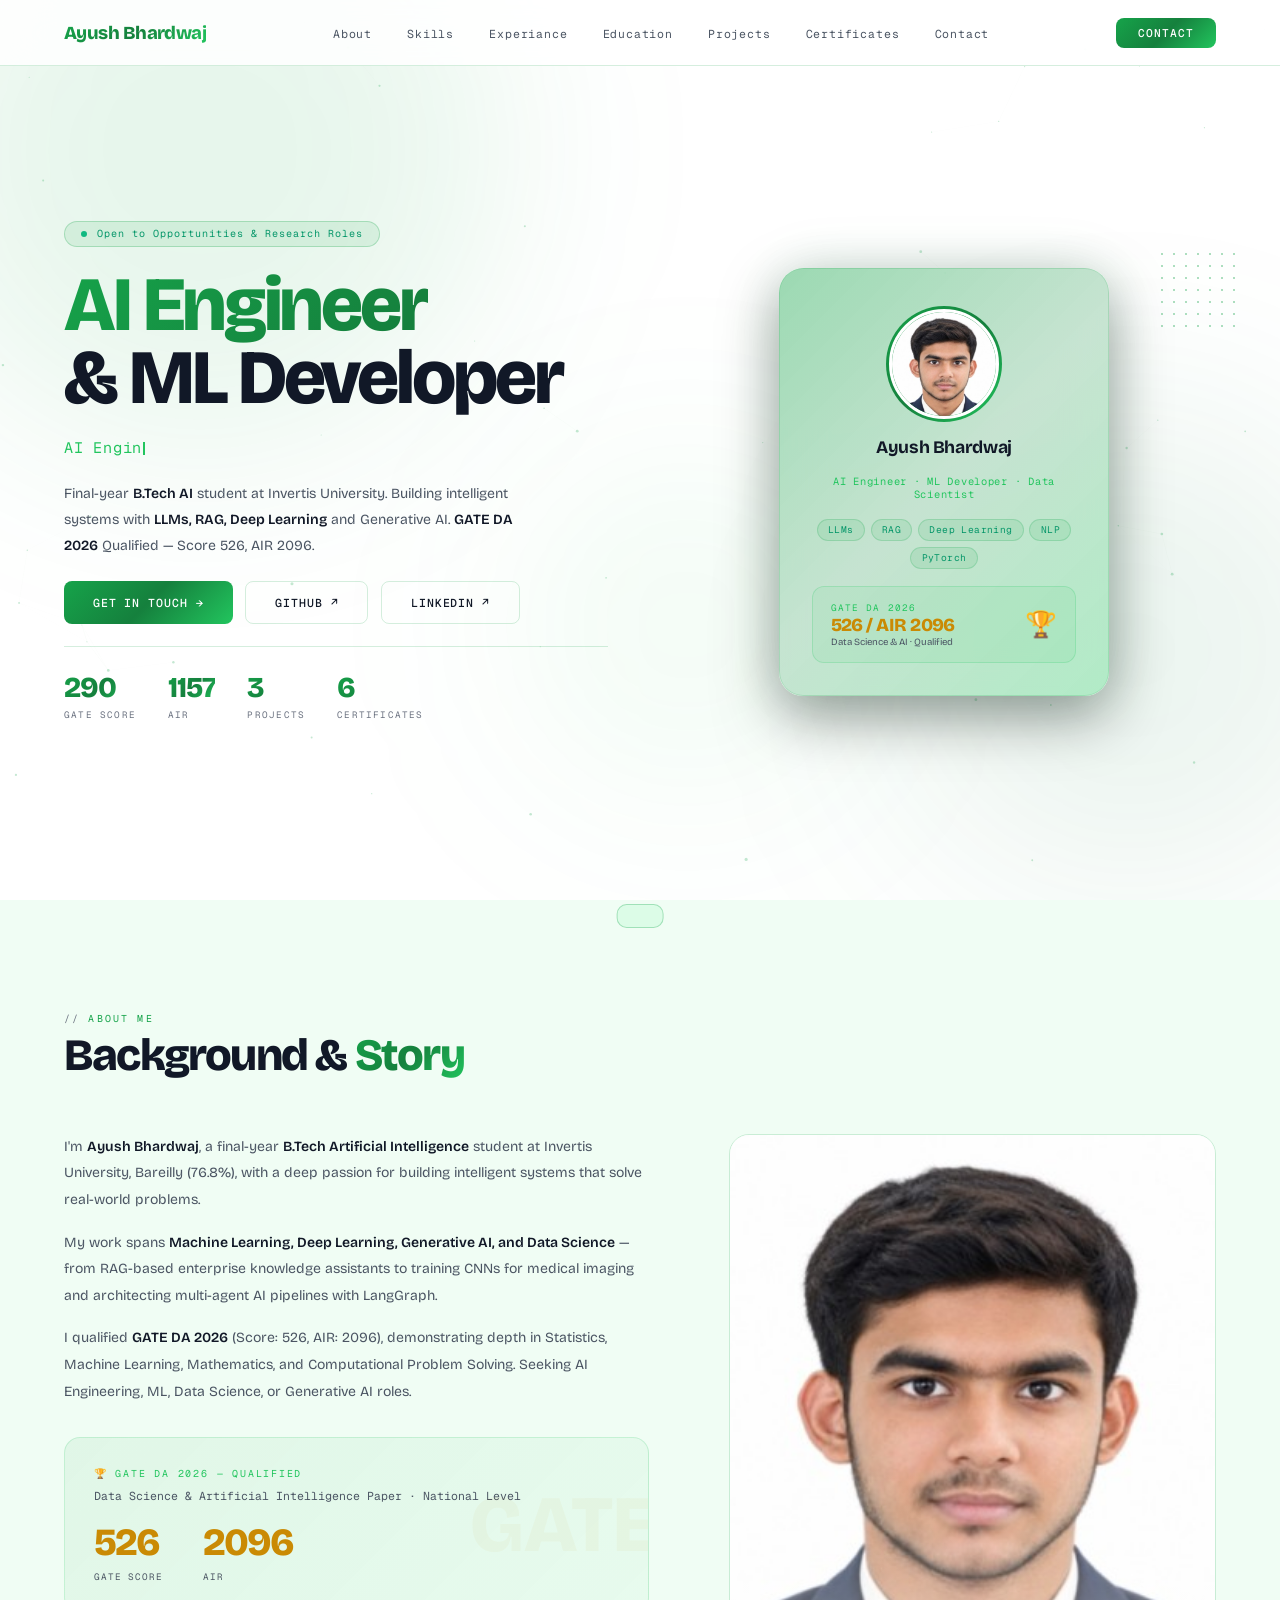
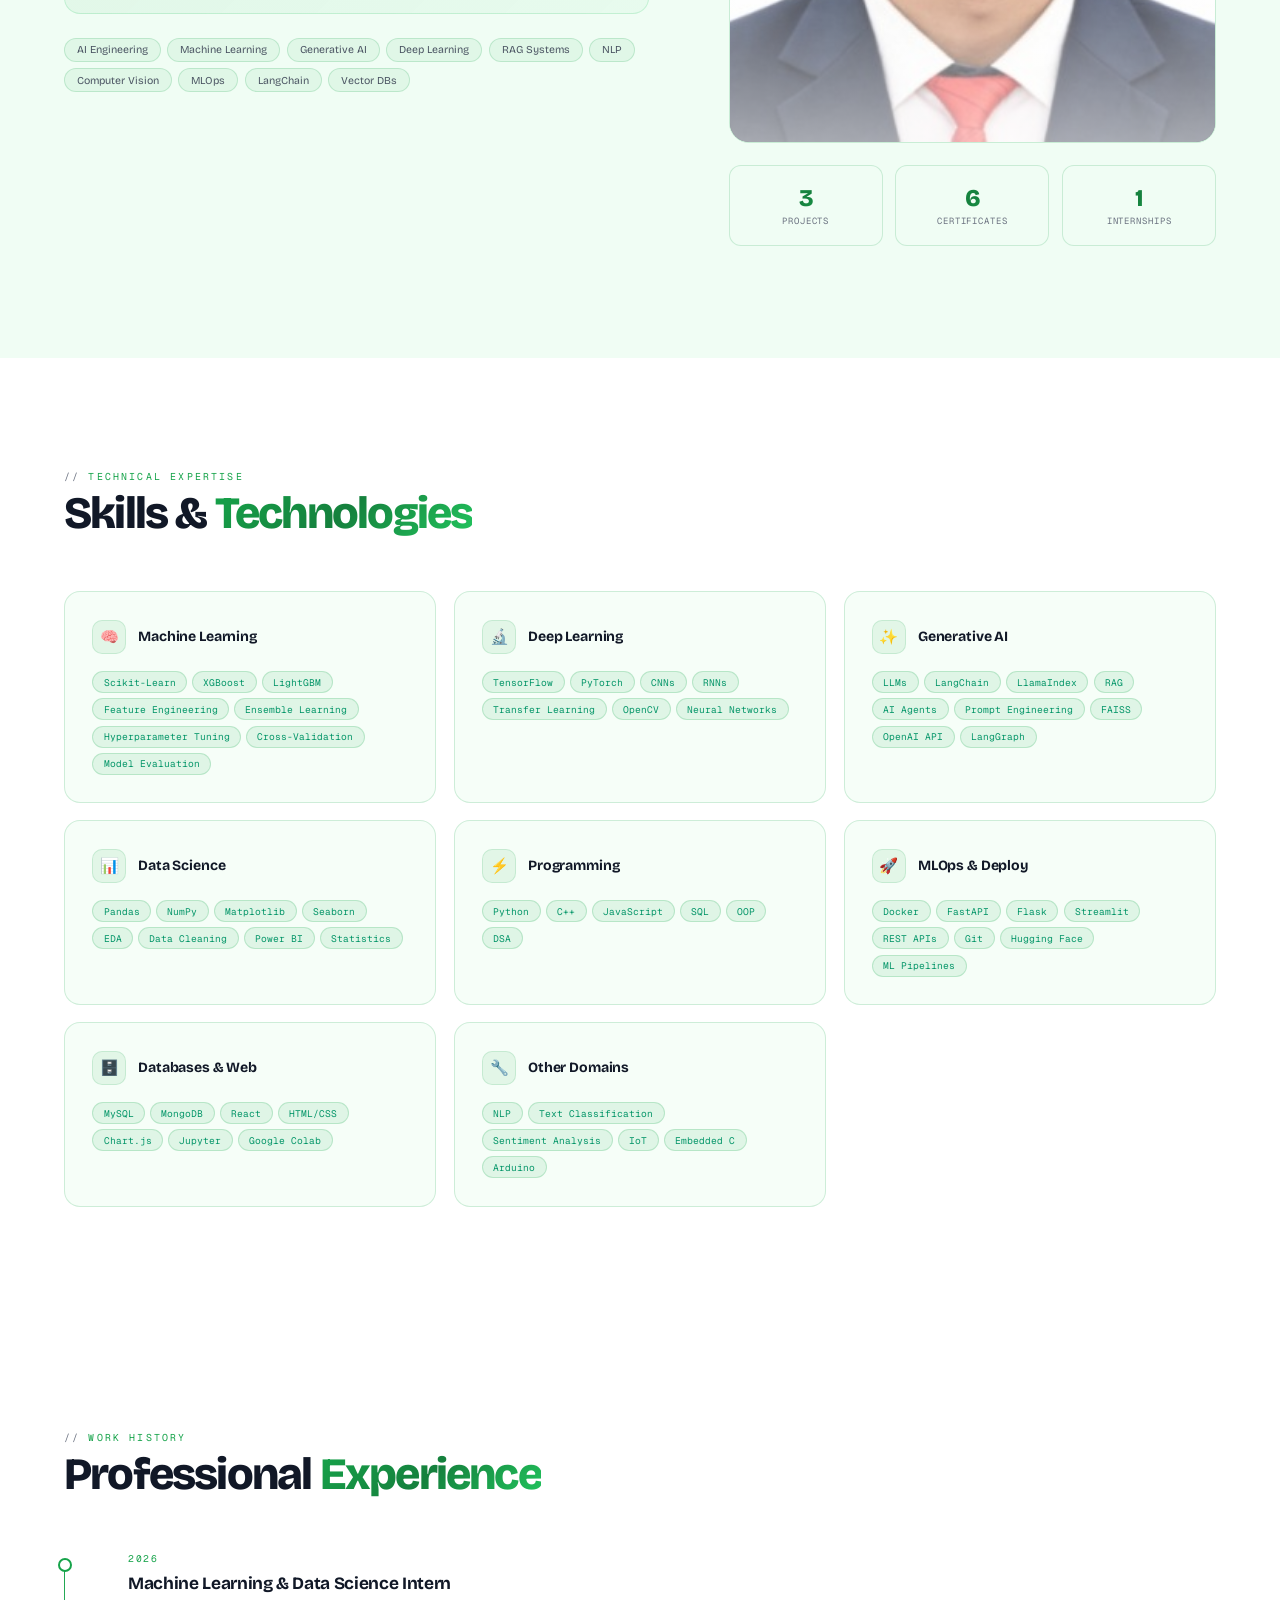
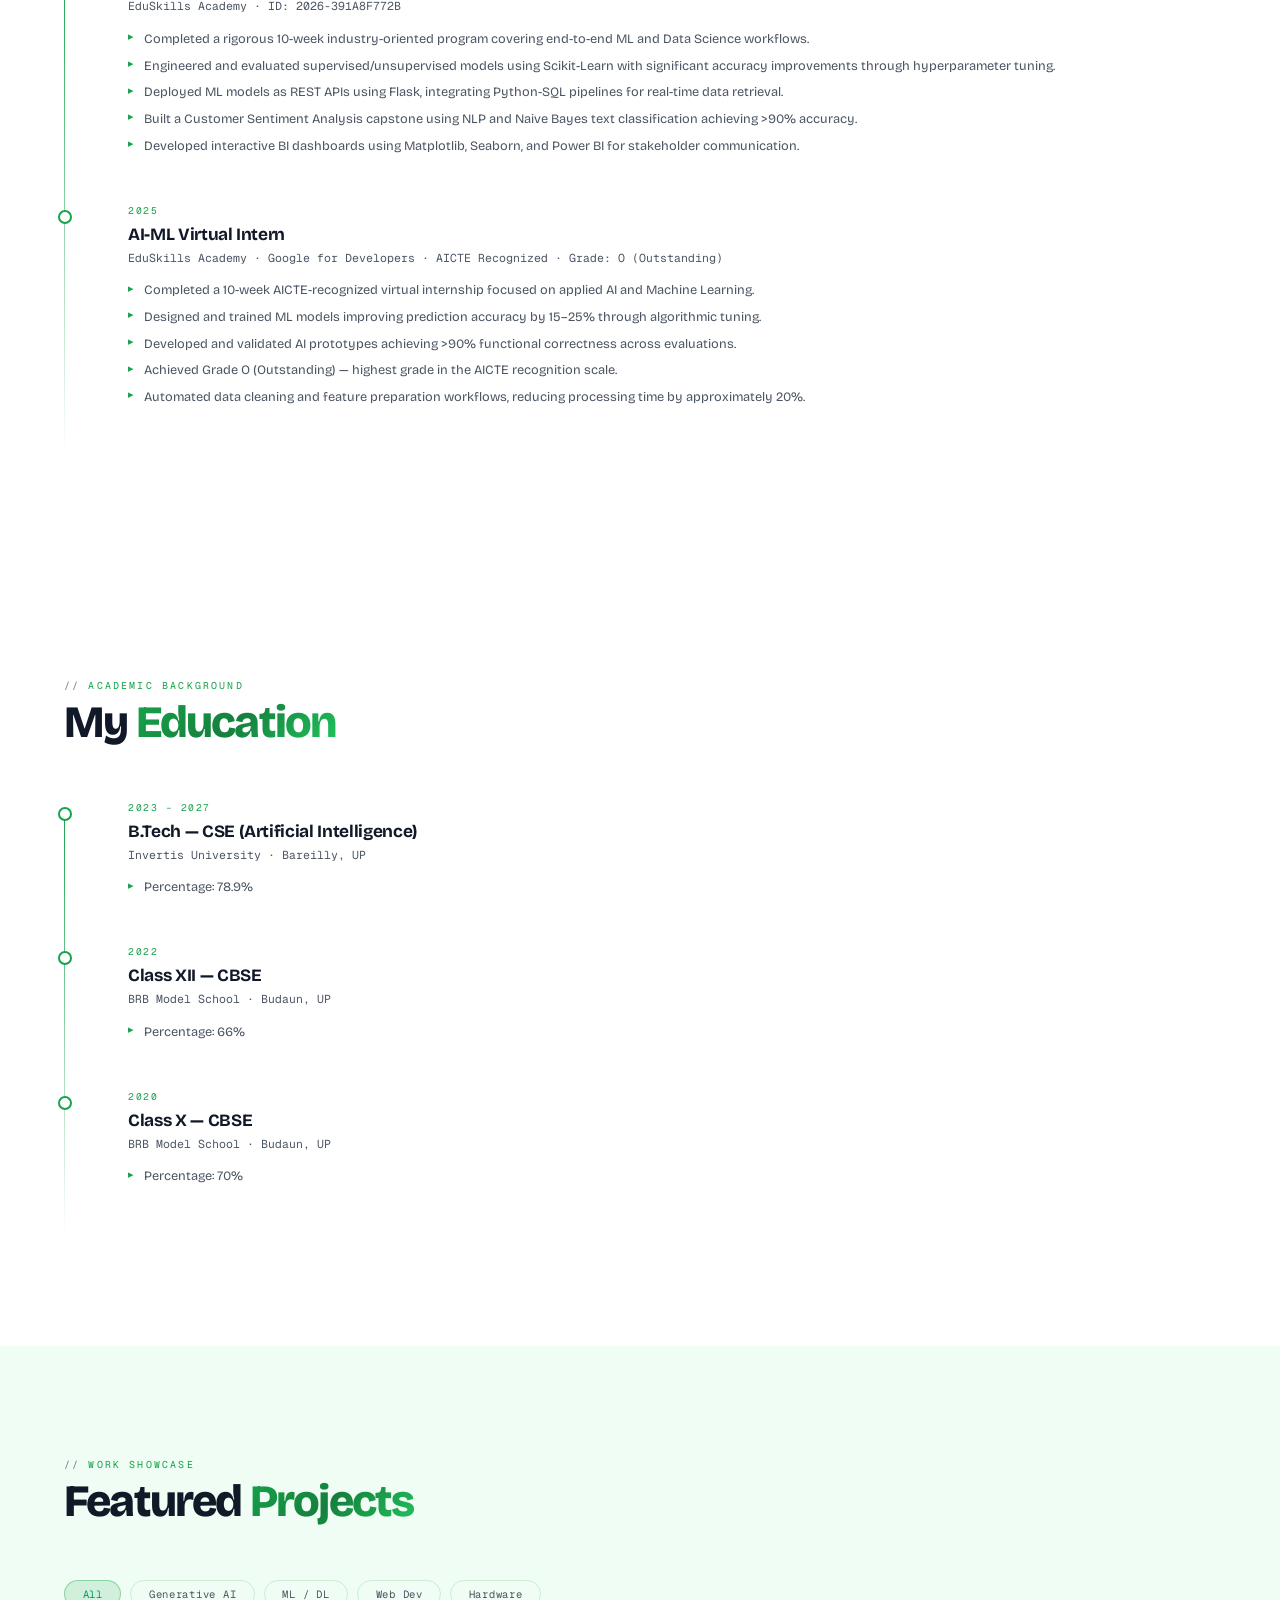
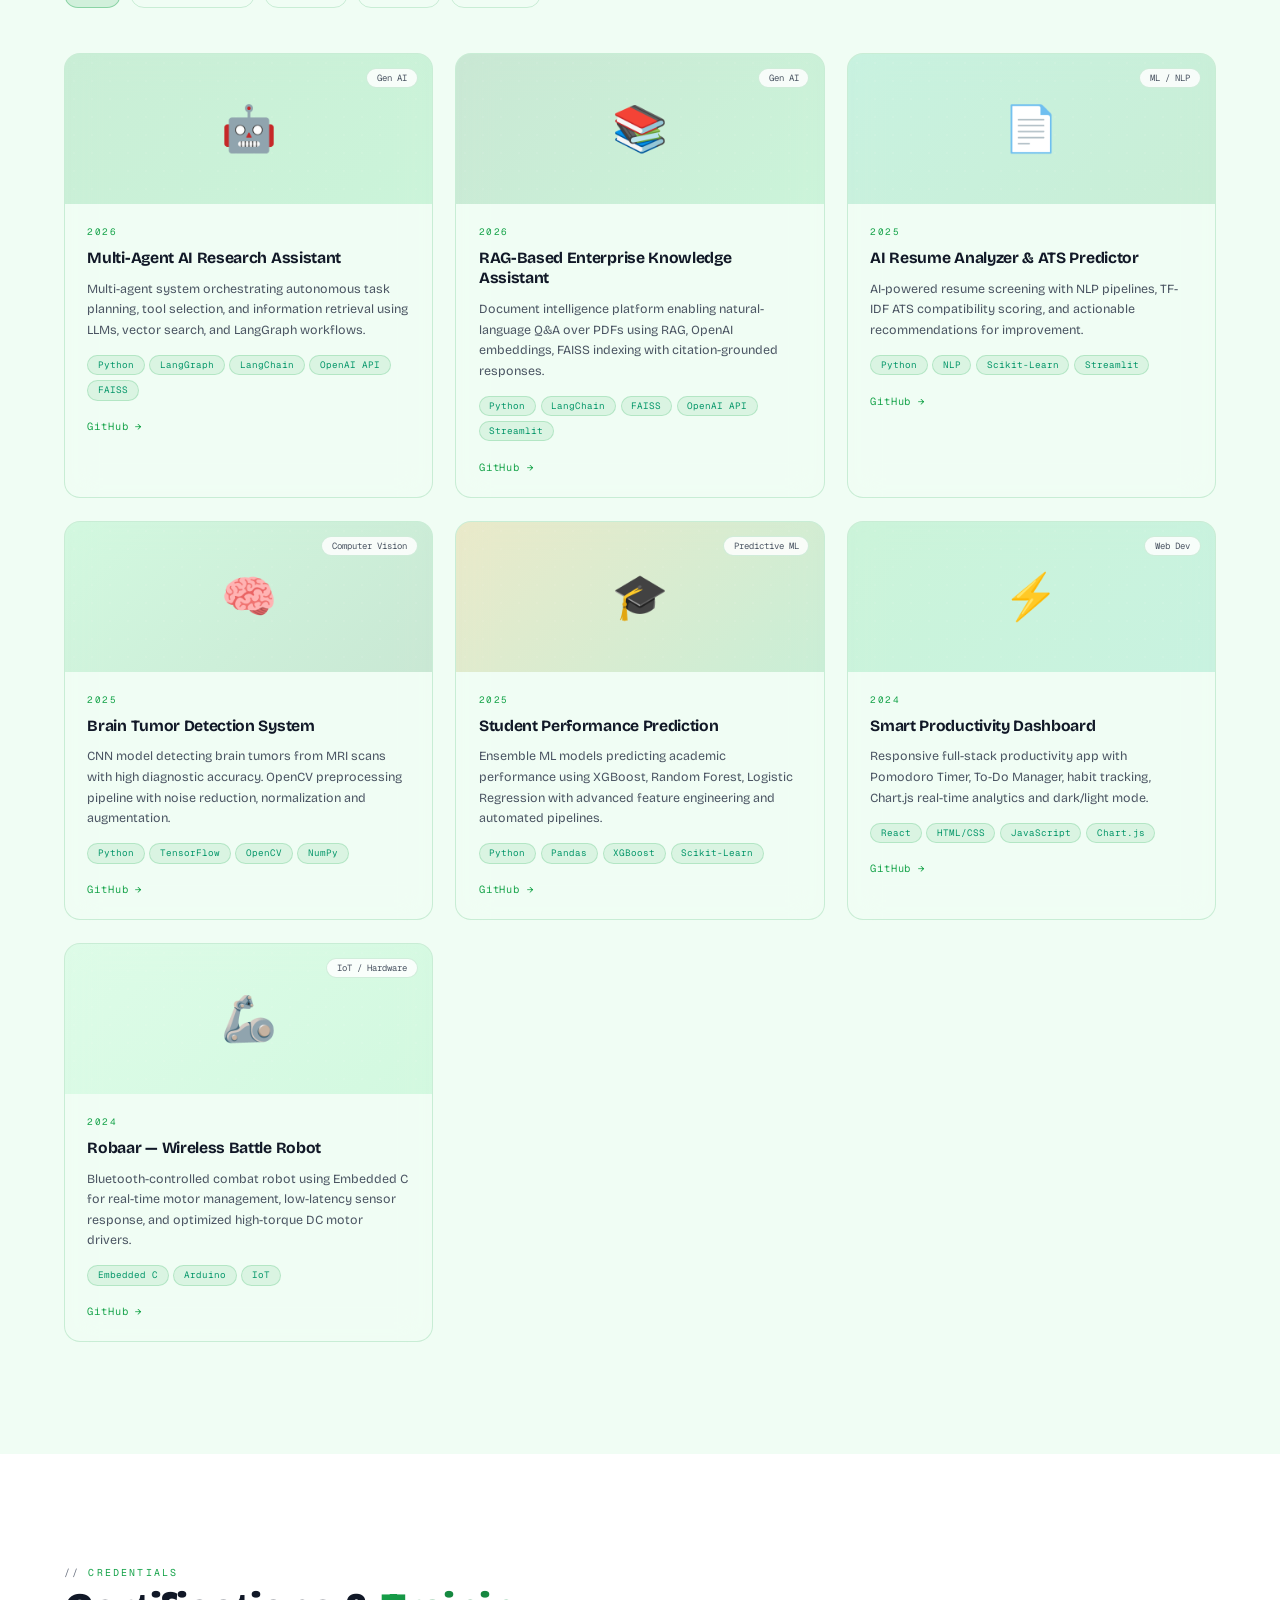
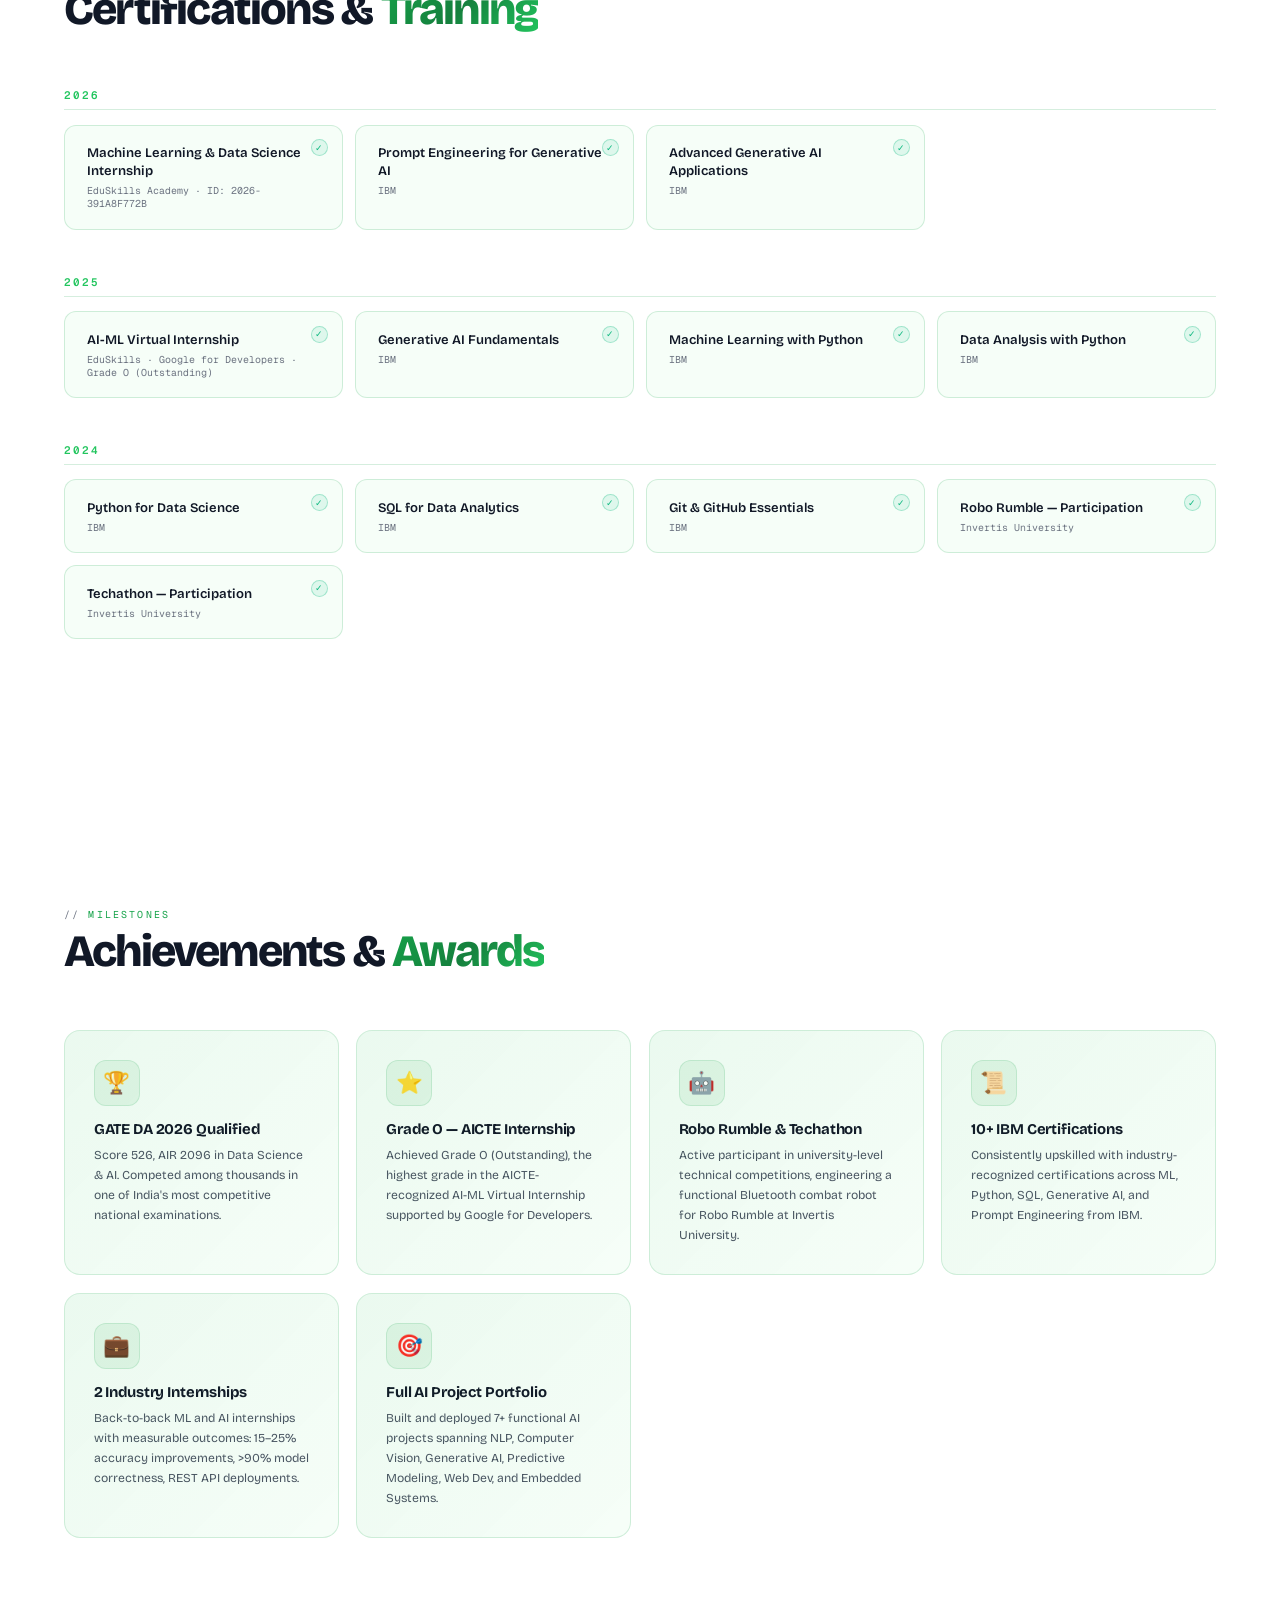
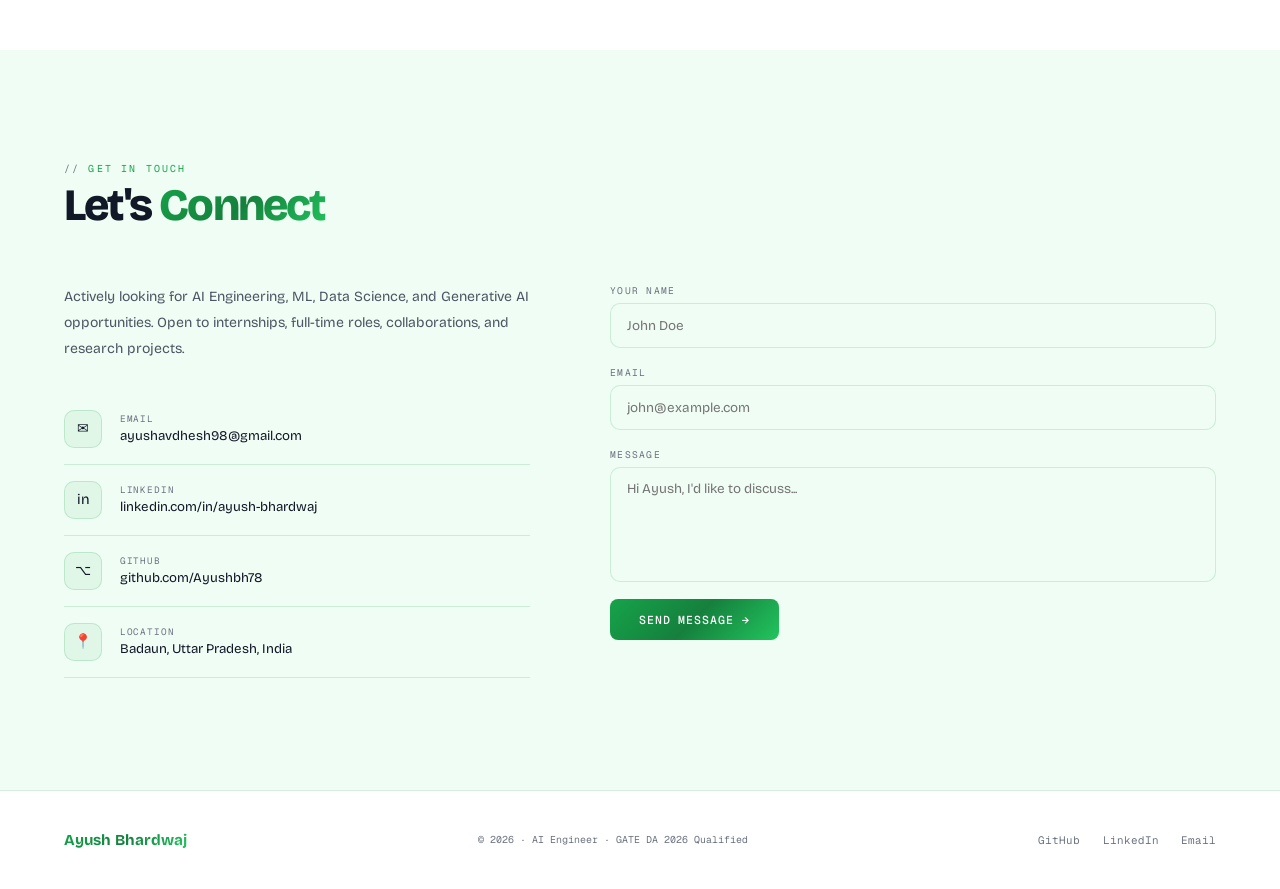
==== commit 60f92906: "Update index.html" ====
--- a/index.html
+++ b/index.html
@@ -11,7 +11,7 @@
 <link rel="stylesheet" href="css/style.css"/>
 </head>
 <body>
-<div id="loading"><div class="load-logo">AYUSH BHARDWAJ.</div><div class="load-bar"><div class="load-fill"></div></div><div class="load-sub">INITIALIZING ...</div></div>
+<div id="loading"><div class="load-logo">AYUSH BHARDWAJ</div><div class="load-bar"><div class="load-fill"></div></div><div class="load-sub">INITIALIZING ...</div></div>
 <div class="blob b1"></div><div class="blob b2"></div><div class="blob b3"></div>
 <canvas id="cv"></canvas>
 <div id="cmd-ov" onclick="closeCmd(event)"><div id="cmd-box"><input id="cmd-in" placeholder="Search sections, projects, skills..." oninput="filterCmd(this.value)" onkeydown="cmdKey(event)" autocomplete="off"/><div class="cmd-results" id="cmd-res"></div></div></div>
@@ -20,7 +20,8 @@
   <div class="nav-logo">Ayush Bhardwaj</div>
   <ul class="nav-links">
     <li><a href="#about">About</a></li><li><a href="#skills">Skills</a></li>
-    <li><a href="#experience">Experiance</a></li><li><a href="#projects">Projects</a></li>
+    <li><a href="#experience">Experiance</a></li><li><a href="#education">Education</a></li>
+    <li><a href="#projects">Projects</a></li>
     <li><a href="#certifications">Certificates</a></li><li><a href="#contact">Contact</a></li>
   </ul>
   <a href="#contact" class="nav-cta">Contact</a>
@@ -149,6 +150,40 @@
         <li>Developed and validated AI prototypes achieving &gt;90% functional correctness across evaluations.</li>
         <li>Achieved Grade O (Outstanding) — highest grade in the AICTE recognition scale.</li>
         <li>Automated data cleaning and feature preparation workflows, reducing processing time by approximately 20%.</li>
+      </ul>
+    </div>
+  </div>
+</section>
+
+<section id="education">
+  <div class="section-pre">Academic Background</div>
+  <h2 class="section-title">My <span>Education</span></h2>
+  <div class="exp-timeline">
+    <div class="exp-item">
+      <div class="exp-dot"></div>
+      <div class="exp-date">2023 &ndash; 2027</div>
+      <div class="exp-role">B.Tech &mdash; CSE (Artificial Intelligence)</div>
+      <div class="exp-org">Invertis University &middot; Bareilly, UP</div>
+      <ul class="exp-list">
+        <li>Percentage: 78.9%</li>
+      </ul>
+    </div>
+    <div class="exp-item">
+      <div class="exp-dot"></div>
+      <div class="exp-date">2022</div>
+      <div class="exp-role">Class XII &mdash; CBSE</div>
+      <div class="exp-org">BRB Model School &middot; Budaun, UP</div>
+      <ul class="exp-list">
+        <li>Percentage: 66%</li>
+      </ul>
+    </div>
+    <div class="exp-item">
+      <div class="exp-dot"></div>
+      <div class="exp-date">2020</div>
+      <div class="exp-role">Class X &mdash; CBSE</div>
+      <div class="exp-org">BRB Model School &middot; Budaun, UP</div>
+      <ul class="exp-list">
+        <li>Percentage: 70%</li>
       </ul>
     </div>
   </div>
--- a/css/style.css
+++ b/css/style.css
@@ -21,7 +21,7 @@
 /* LOADING */
 #loading{position:fixed;inset:0;background:var(--bg);z-index:9999;display:flex;align-items:center;justify-content:center;flex-direction:column;gap:2rem;transition:opacity .6s;}
 #loading.hide{opacity:0;pointer-events:none;}
-.load-logo{font-size:4rem;font-weight:800;letter-spacing:-.05em;background:var(--grad);-webkit-background-clip:text;-webkit-text-fill-color:transparent;}
+.load-logo{font-size:clamp(1.6rem,7vw,3.2rem);font-weight:800;letter-spacing:.04em;text-align:center;padding:0 1rem;white-space:nowrap;background:var(--grad);-webkit-background-clip:text;-webkit-text-fill-color:transparent;}
 .load-bar{width:200px;height:2px;background:var(--surface2);border-radius:1px;overflow:hidden;}
 .load-fill{height:100%;background:var(--grad);animation:lf 1.8s ease forwards;}
 @keyframes lf{from{width:0}to{width:100%}}
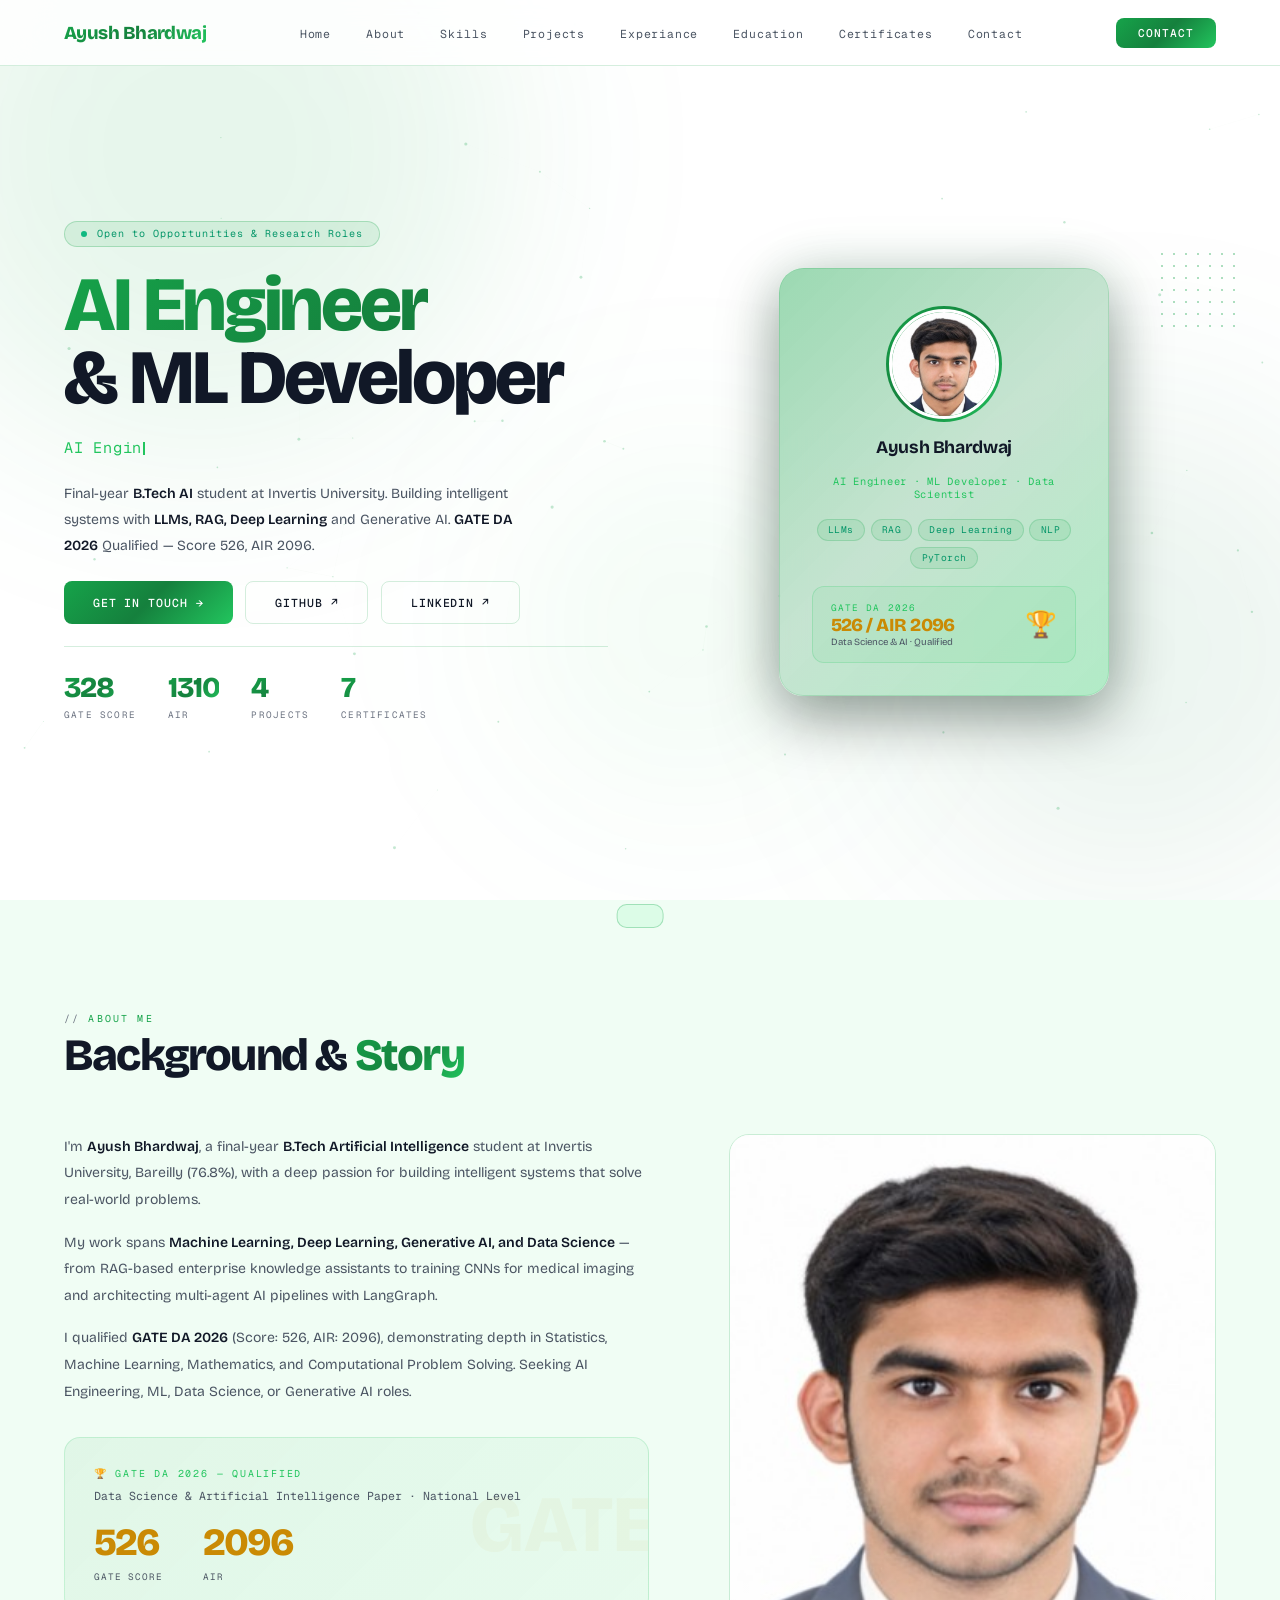
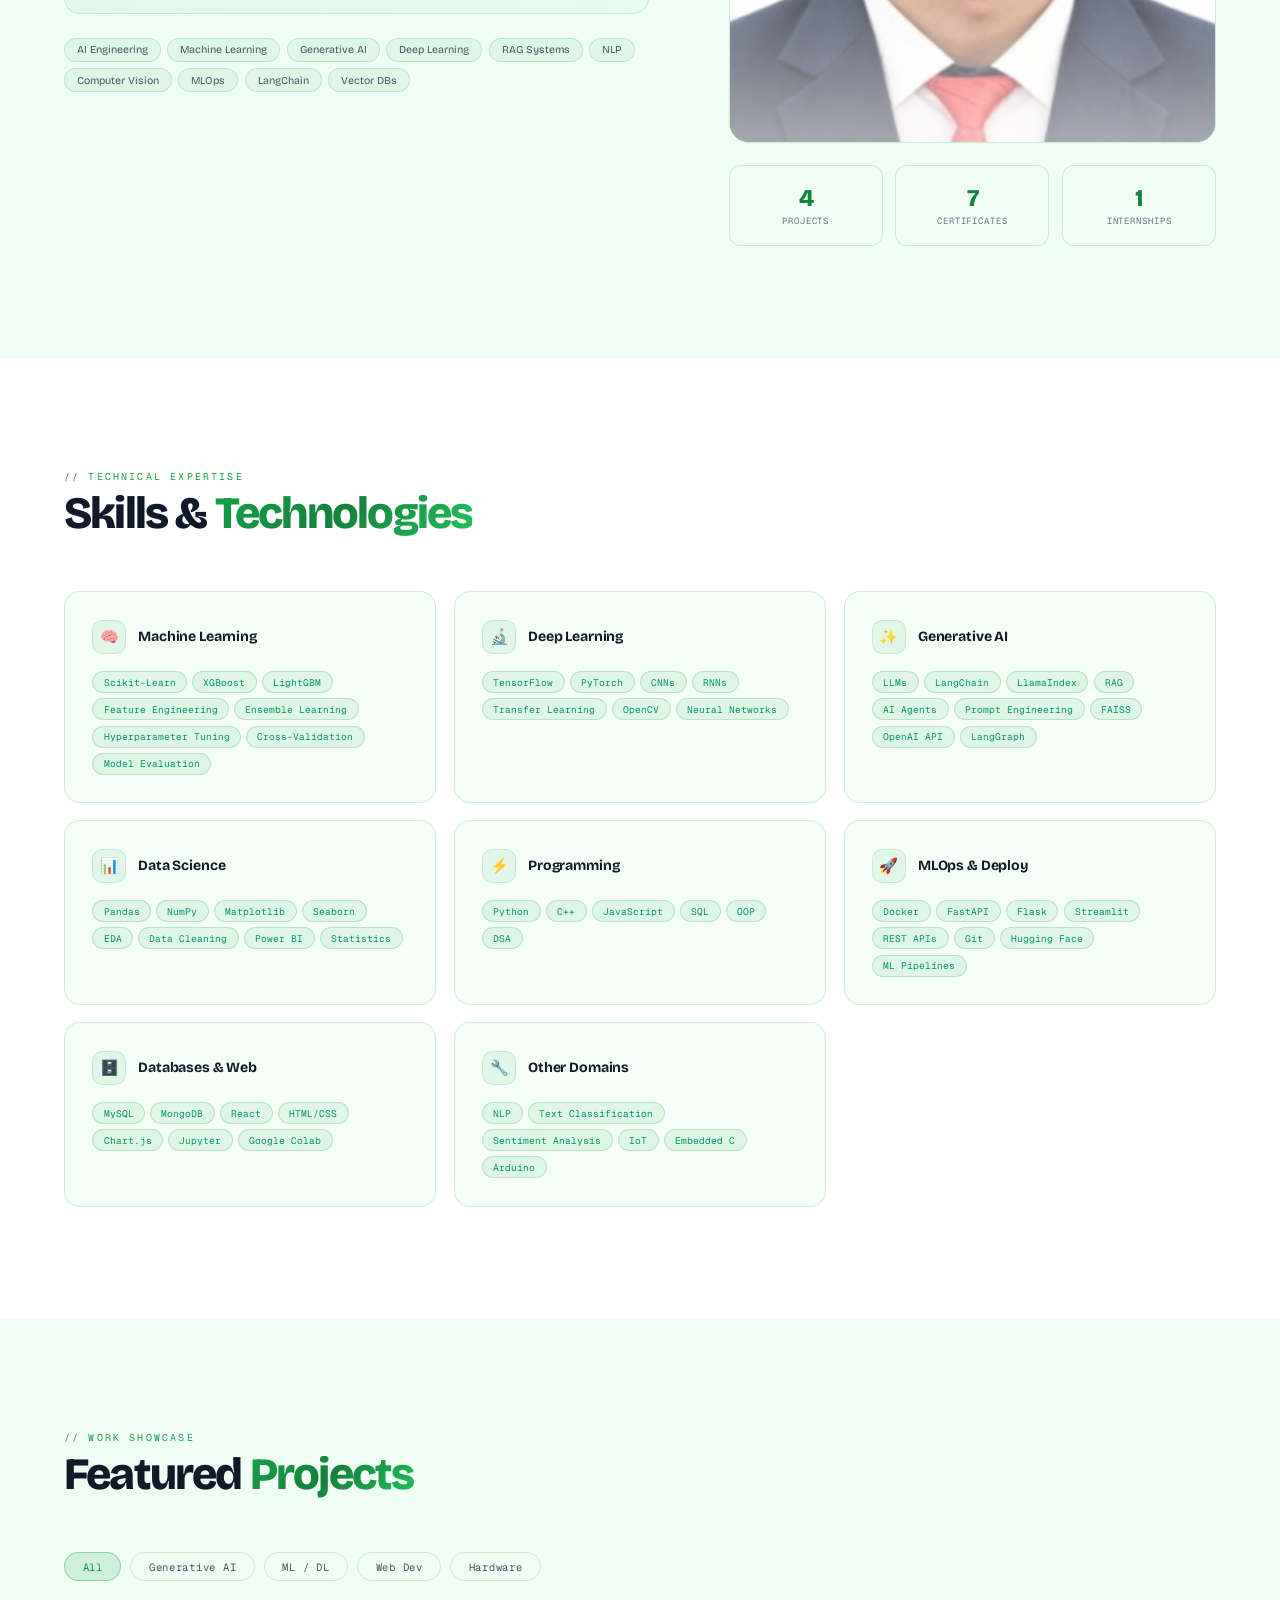
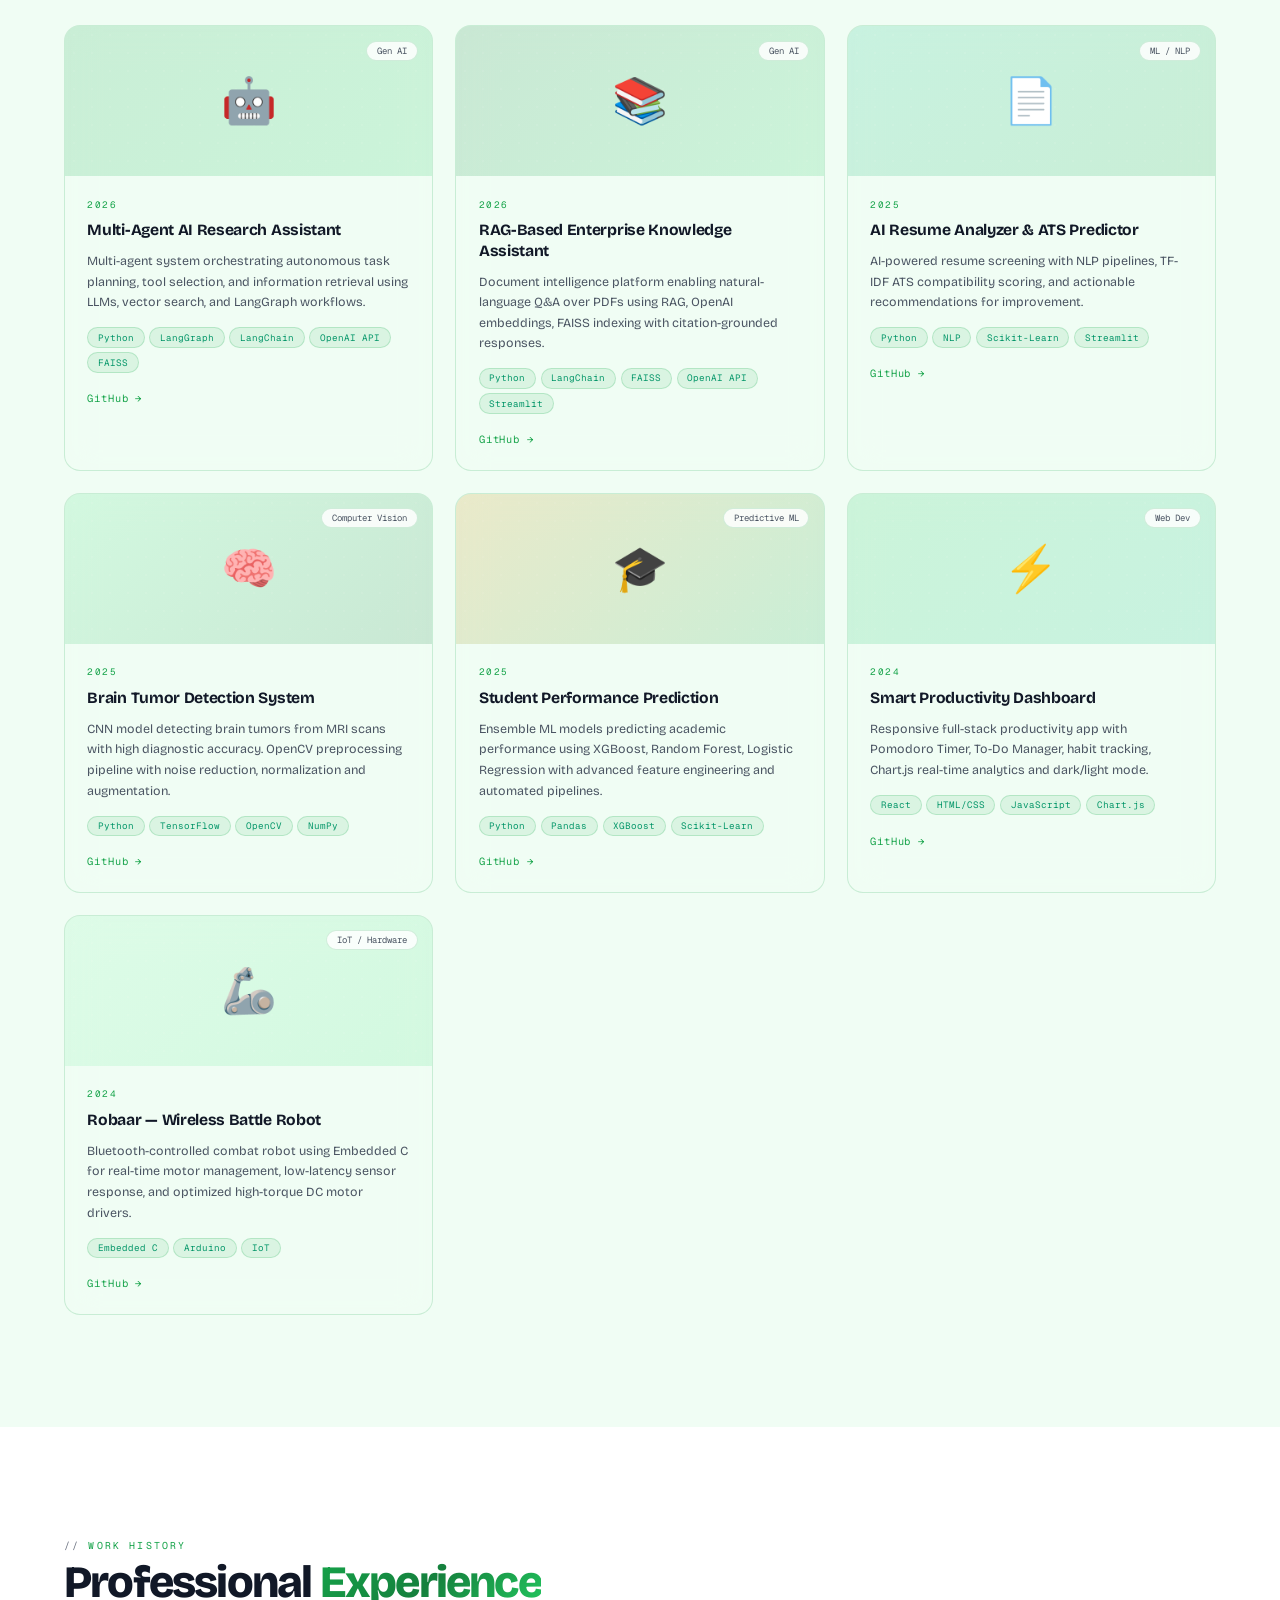
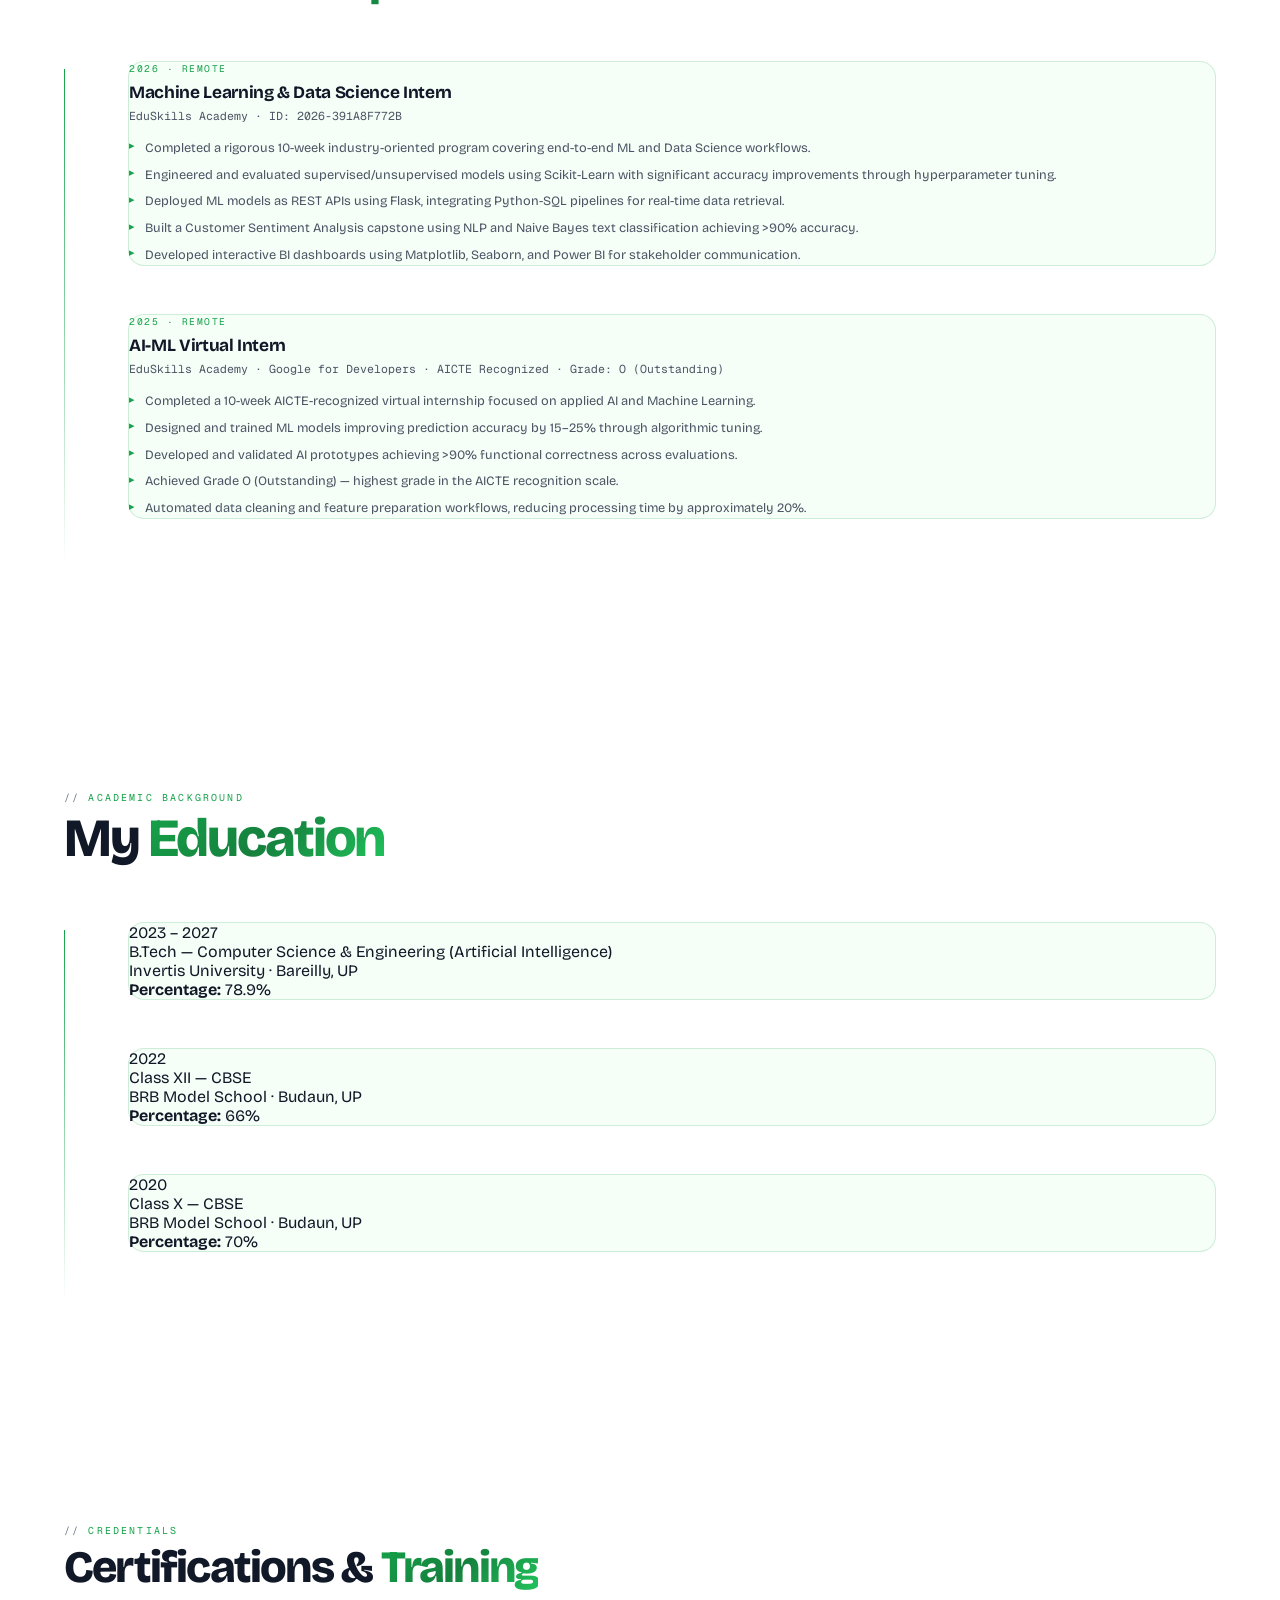
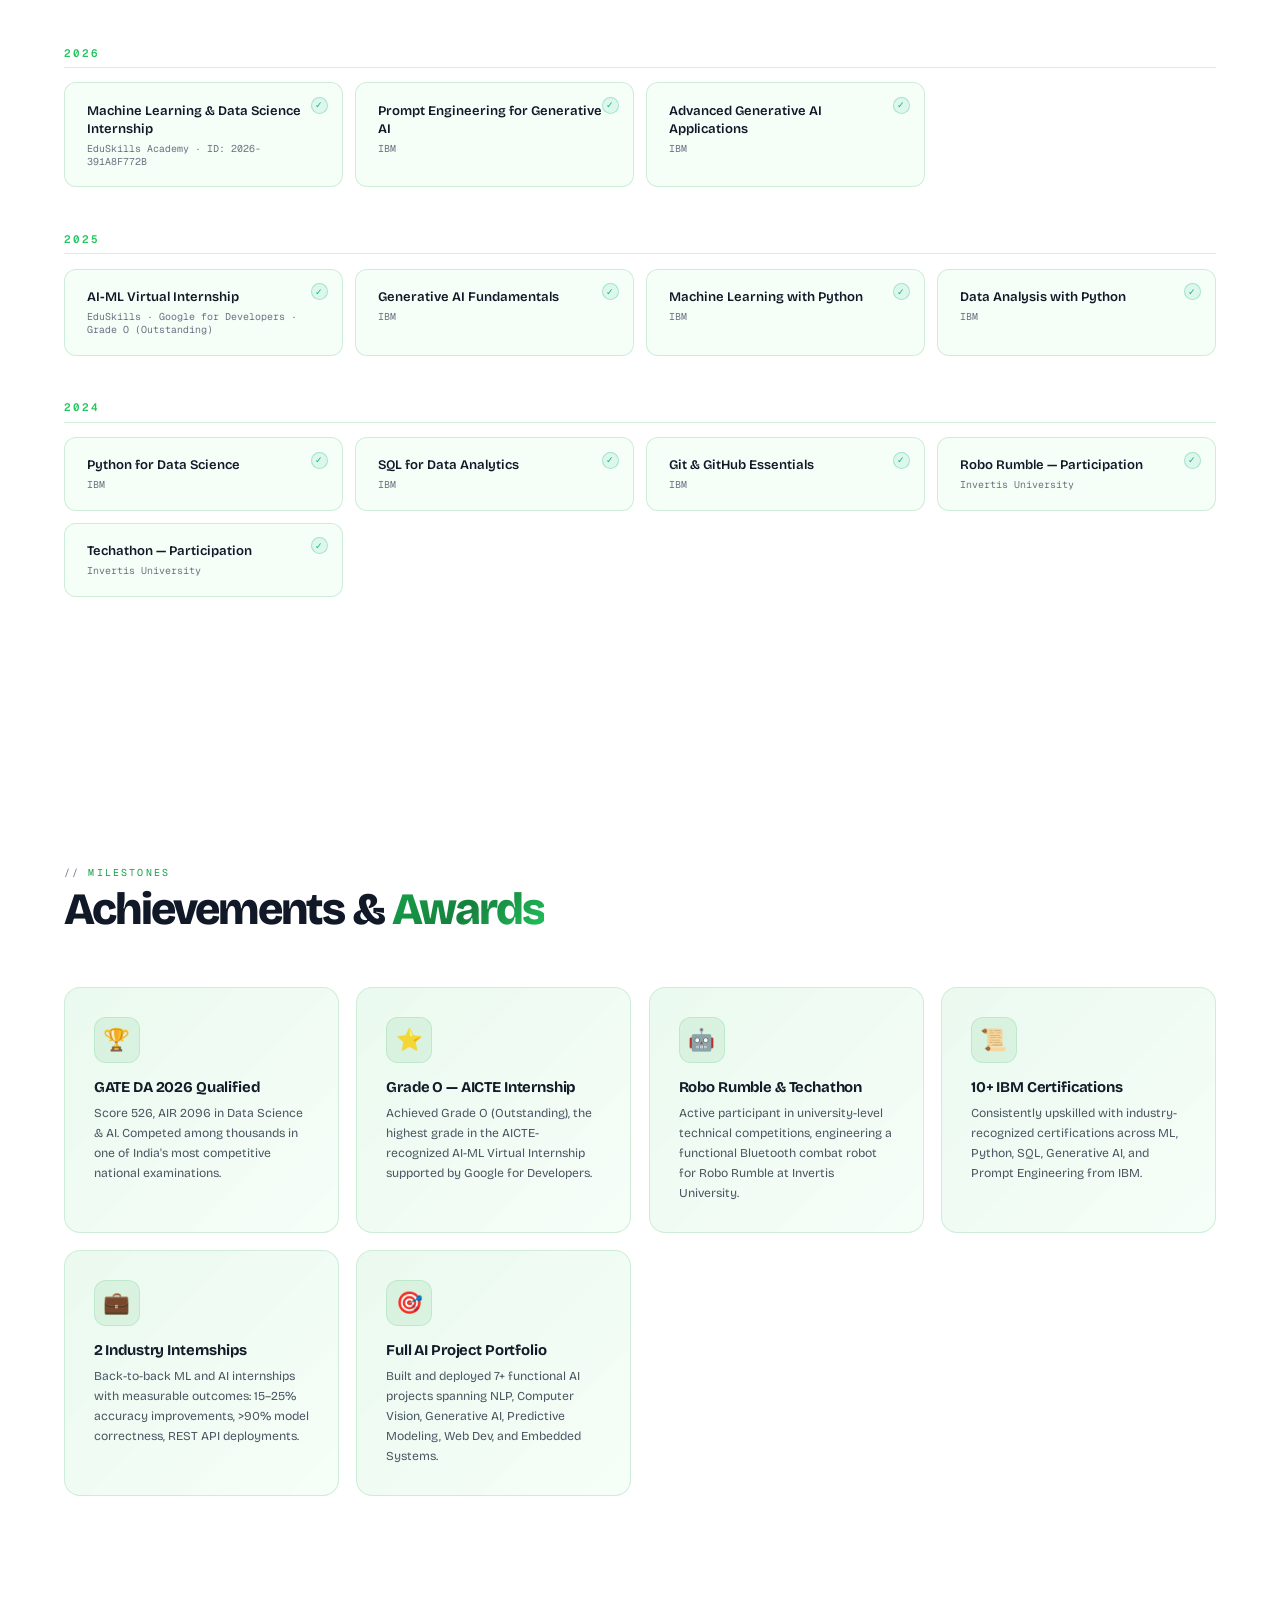
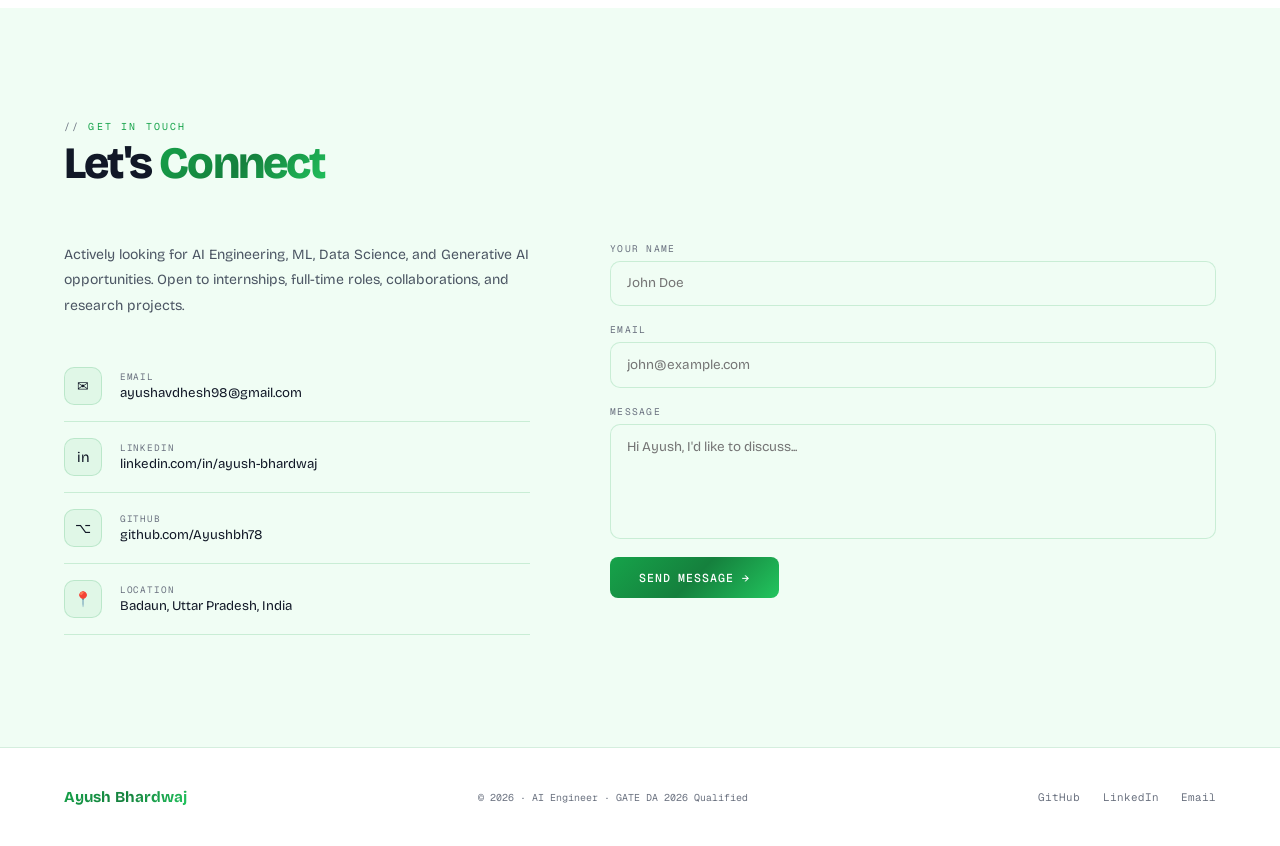
==== commit 769e84af: "Update index.html" ====
--- a/index.html
+++ b/index.html
@@ -19,9 +19,9 @@
 <nav id="nb">
   <div class="nav-logo">Ayush Bhardwaj</div>
   <ul class="nav-links">
-    <li><a href="#about">About</a></li><li><a href="#skills">Skills</a></li>
+    <li><a href="#hero">Home</a></li><li><a href="#about">About</a></li><li><a href="#skills">Skills</a></li>
+    <li><a href="#projects">Projects</a></li>
     <li><a href="#experience">Experiance</a></li><li><a href="#education">Education</a></li>
-    <li><a href="#projects">Projects</a></li>
     <li><a href="#certifications">Certificates</a></li><li><a href="#contact">Contact</a></li>
   </ul>
   <a href="#contact" class="nav-cta">Contact</a>
@@ -122,73 +122,6 @@
   </div>
 </section>
 
-<section id="experience">
-  <div class="section-pre">Work History</div>
-  <h2 class="section-title">Professional <span>Experience</span></h2>
-  <div class="exp-timeline">
-    <div class="exp-item">
-      <div class="exp-dot"></div>
-      <div class="exp-date">2026</div>
-      <div class="exp-role">Machine Learning &amp; Data Science Intern</div>
-      <div class="exp-org">EduSkills Academy &middot; ID: 2026-391A8F772B</div>
-      <ul class="exp-list">
-        <li>Completed a rigorous 10-week industry-oriented program covering end-to-end ML and Data Science workflows.</li>
-        <li>Engineered and evaluated supervised/unsupervised models using Scikit-Learn with significant accuracy improvements through hyperparameter tuning.</li>
-        <li>Deployed ML models as REST APIs using Flask, integrating Python-SQL pipelines for real-time data retrieval.</li>
-        <li>Built a Customer Sentiment Analysis capstone using NLP and Naive Bayes text classification achieving &gt;90% accuracy.</li>
-        <li>Developed interactive BI dashboards using Matplotlib, Seaborn, and Power BI for stakeholder communication.</li>
-      </ul>
-    </div>
-    <div class="exp-item">
-      <div class="exp-dot"></div>
-      <div class="exp-date">2025</div>
-      <div class="exp-role">AI-ML Virtual Intern</div>
-      <div class="exp-org">EduSkills Academy &middot; Google for Developers &middot; AICTE Recognized &middot; Grade: O (Outstanding)</div>
-      <ul class="exp-list">
-        <li>Completed a 10-week AICTE-recognized virtual internship focused on applied AI and Machine Learning.</li>
-        <li>Designed and trained ML models improving prediction accuracy by 15–25% through algorithmic tuning.</li>
-        <li>Developed and validated AI prototypes achieving &gt;90% functional correctness across evaluations.</li>
-        <li>Achieved Grade O (Outstanding) — highest grade in the AICTE recognition scale.</li>
-        <li>Automated data cleaning and feature preparation workflows, reducing processing time by approximately 20%.</li>
-      </ul>
-    </div>
-  </div>
-</section>
-
-<section id="education">
-  <div class="section-pre">Academic Background</div>
-  <h2 class="section-title">My <span>Education</span></h2>
-  <div class="exp-timeline">
-    <div class="exp-item">
-      <div class="exp-dot"></div>
-      <div class="exp-date">2023 &ndash; 2027</div>
-      <div class="exp-role">B.Tech &mdash; CSE (Artificial Intelligence)</div>
-      <div class="exp-org">Invertis University &middot; Bareilly, UP</div>
-      <ul class="exp-list">
-        <li>Percentage: 78.9%</li>
-      </ul>
-    </div>
-    <div class="exp-item">
-      <div class="exp-dot"></div>
-      <div class="exp-date">2022</div>
-      <div class="exp-role">Class XII &mdash; CBSE</div>
-      <div class="exp-org">BRB Model School &middot; Budaun, UP</div>
-      <ul class="exp-list">
-        <li>Percentage: 66%</li>
-      </ul>
-    </div>
-    <div class="exp-item">
-      <div class="exp-dot"></div>
-      <div class="exp-date">2020</div>
-      <div class="exp-role">Class X &mdash; CBSE</div>
-      <div class="exp-org">BRB Model School &middot; Budaun, UP</div>
-      <ul class="exp-list">
-        <li>Percentage: 70%</li>
-      </ul>
-    </div>
-  </div>
-</section>
-
 <section id="projects">
   <div class="section-pre">Work Showcase</div>
   <h2 class="section-title">Featured <span>Projects</span></h2>
@@ -227,6 +160,72 @@
     <div class="proj-card glass fade-up" data-cat="hw">
       <div class="proj-banner"><div class="proj-banner-bg" style="background:linear-gradient(135deg,#86EFAC,#4ADE80);"></div><div class="proj-banner-dots"></div><div class="proj-icon">🦾</div><span class="proj-cat-pill">IoT / Hardware</span></div>
       <div class="proj-body"><div class="proj-yr">2024</div><div class="proj-title">Robaar — Wireless Battle Robot</div><div class="proj-desc">Bluetooth-controlled combat robot using Embedded C for real-time motor management, low-latency sensor response, and optimized high-torque DC motor drivers.</div><div class="proj-techs"><span class="p-tech">Embedded C</span><span class="p-tech">Arduino</span><span class="p-tech">IoT</span></div><a href="https://github.com/Ayushbh78" target="_blank" class="proj-link">GitHub →</a></div>
+    </div>
+  </div>
+</section>
+
+<section id="experience">
+  <div class="section-pre">Work History</div>
+  <h2 class="section-title">Professional <span>Experience</span></h2>
+  <div class="exp-timeline">
+    <div class="exp-item">
+      <div class="exp-card glass">
+        <div class="exp-date">2026 &middot; Remote</div>
+        <div class="exp-role">Machine Learning &amp; Data Science Intern</div>
+        <div class="exp-org">EduSkills Academy &middot; ID: 2026-391A8F772B</div>
+        <ul class="exp-list">
+          <li>Completed a rigorous 10-week industry-oriented program covering end-to-end ML and Data Science workflows.</li>
+          <li>Engineered and evaluated supervised/unsupervised models using Scikit-Learn with significant accuracy improvements through hyperparameter tuning.</li>
+          <li>Deployed ML models as REST APIs using Flask, integrating Python-SQL pipelines for real-time data retrieval.</li>
+          <li>Built a Customer Sentiment Analysis capstone using NLP and Naive Bayes text classification achieving &gt;90% accuracy.</li>
+          <li>Developed interactive BI dashboards using Matplotlib, Seaborn, and Power BI for stakeholder communication.</li>
+        </ul>
+      </div>
+    </div>
+    <div class="exp-item">
+      <div class="exp-card glass">
+        <div class="exp-date">2025 &middot; Remote</div>
+        <div class="exp-role">AI-ML Virtual Intern</div>
+        <div class="exp-org">EduSkills Academy &middot; Google for Developers &middot; AICTE Recognized &middot; Grade: O (Outstanding)</div>
+        <ul class="exp-list">
+          <li>Completed a 10-week AICTE-recognized virtual internship focused on applied AI and Machine Learning.</li>
+          <li>Designed and trained ML models improving prediction accuracy by 15–25% through algorithmic tuning.</li>
+          <li>Developed and validated AI prototypes achieving &gt;90% functional correctness across evaluations.</li>
+          <li>Achieved Grade O (Outstanding) — highest grade in the AICTE recognition scale.</li>
+          <li>Automated data cleaning and feature preparation workflows, reducing processing time by approximately 20%.</li>
+        </ul>
+      </div>
+    </div>
+  </div>
+</section>
+
+<section id="education">
+  <div class="section-pre">Academic Background</div>
+  <h2 class="section-title" style="font-size:clamp(2.1rem,4.2vw,3.4rem);">My <span>Education</span></h2>
+  <div class="exp-timeline edu-timeline">
+    <div class="exp-item">
+      <div class="exp-card edu-card glass">
+        <div class="edu-year">2023 &ndash; 2027</div>
+        <div class="edu-degree">B.Tech &mdash; Computer Science &amp; Engineering (Artificial Intelligence)</div>
+        <div class="edu-inst">Invertis University &middot; Bareilly, UP</div>
+        <div class="edu-detail"><strong>Percentage:</strong> 78.9%</div>
+      </div>
+    </div>
+    <div class="exp-item">
+      <div class="exp-card edu-card glass">
+        <div class="edu-year">2022</div>
+        <div class="edu-degree">Class XII &mdash; CBSE</div>
+        <div class="edu-inst">BRB Model School &middot; Budaun, UP</div>
+        <div class="edu-detail"><strong>Percentage:</strong> 66%</div>
+      </div>
+    </div>
+    <div class="exp-item">
+      <div class="exp-card edu-card glass">
+        <div class="edu-year">2020</div>
+        <div class="edu-degree">Class X &mdash; CBSE</div>
+        <div class="edu-inst">BRB Model School &middot; Budaun, UP</div>
+        <div class="edu-detail"><strong>Percentage:</strong> 70%</div>
+      </div>
     </div>
   </div>
 </section>
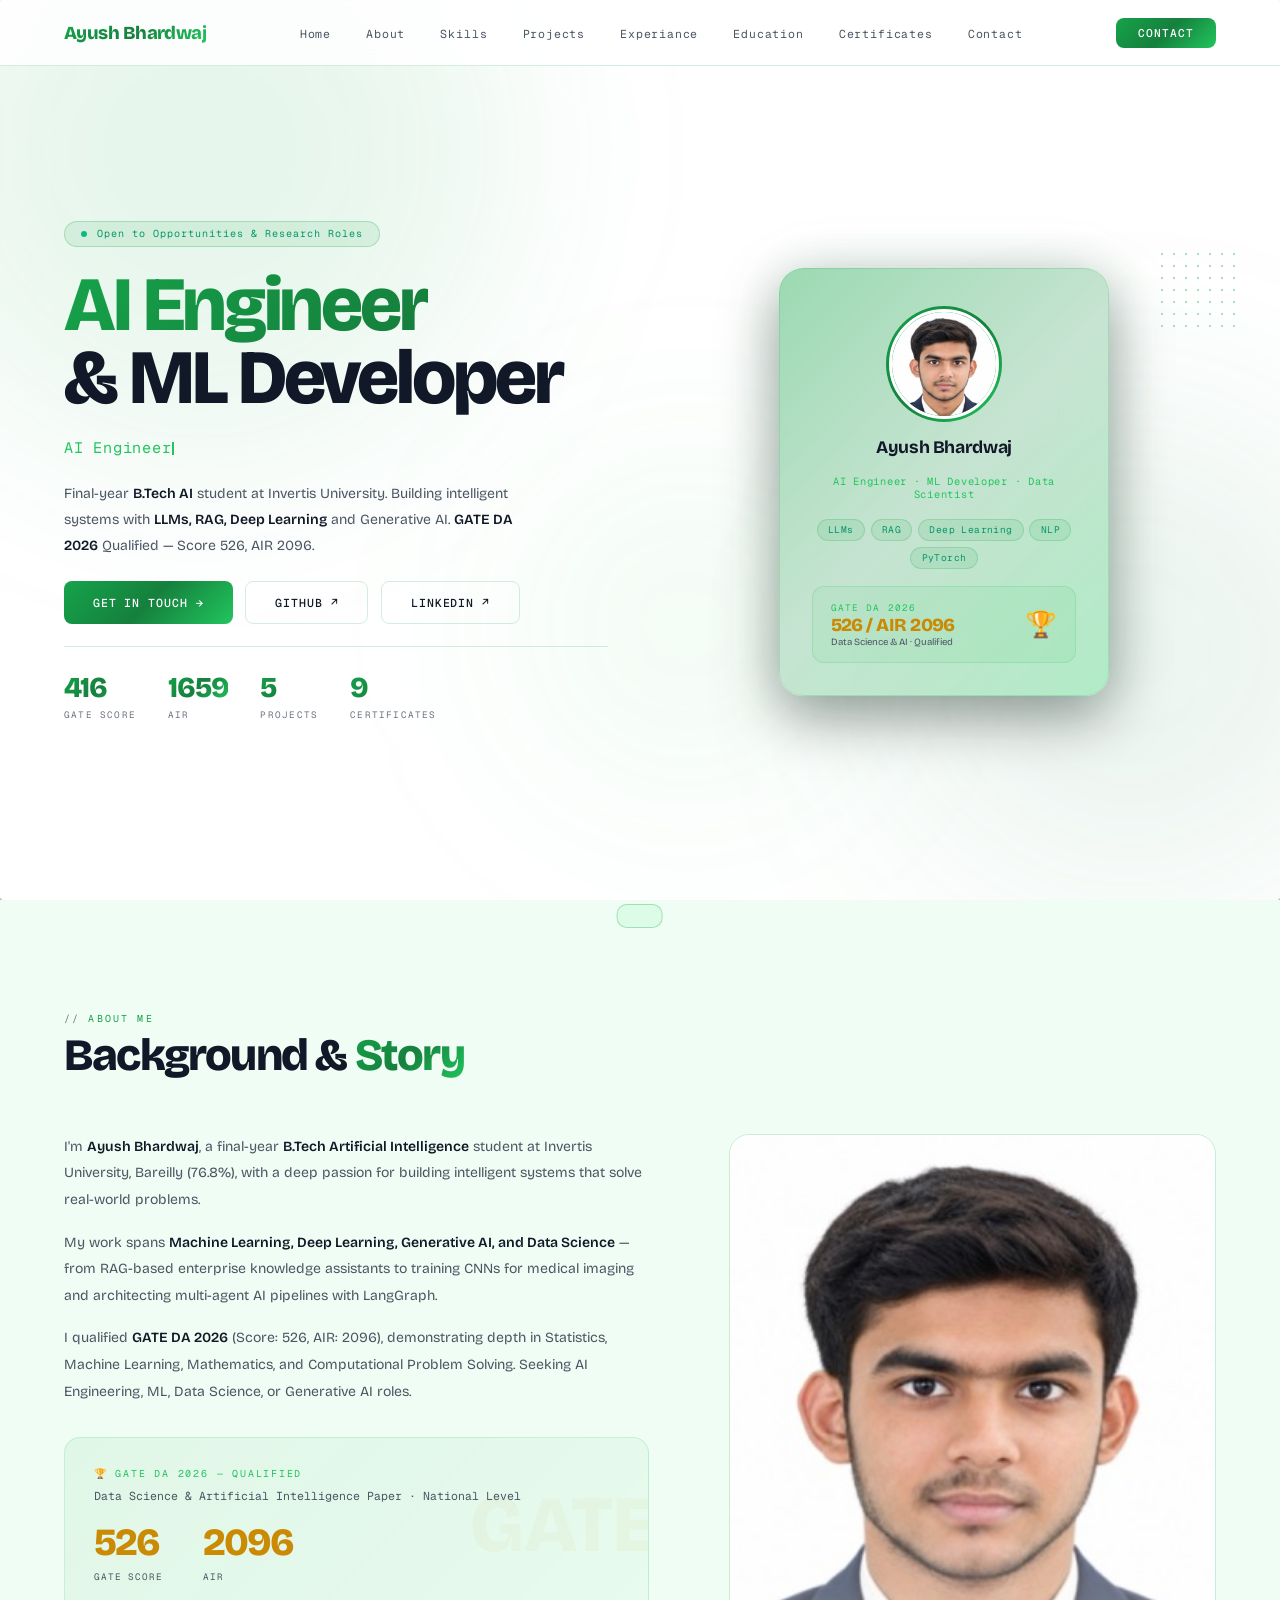
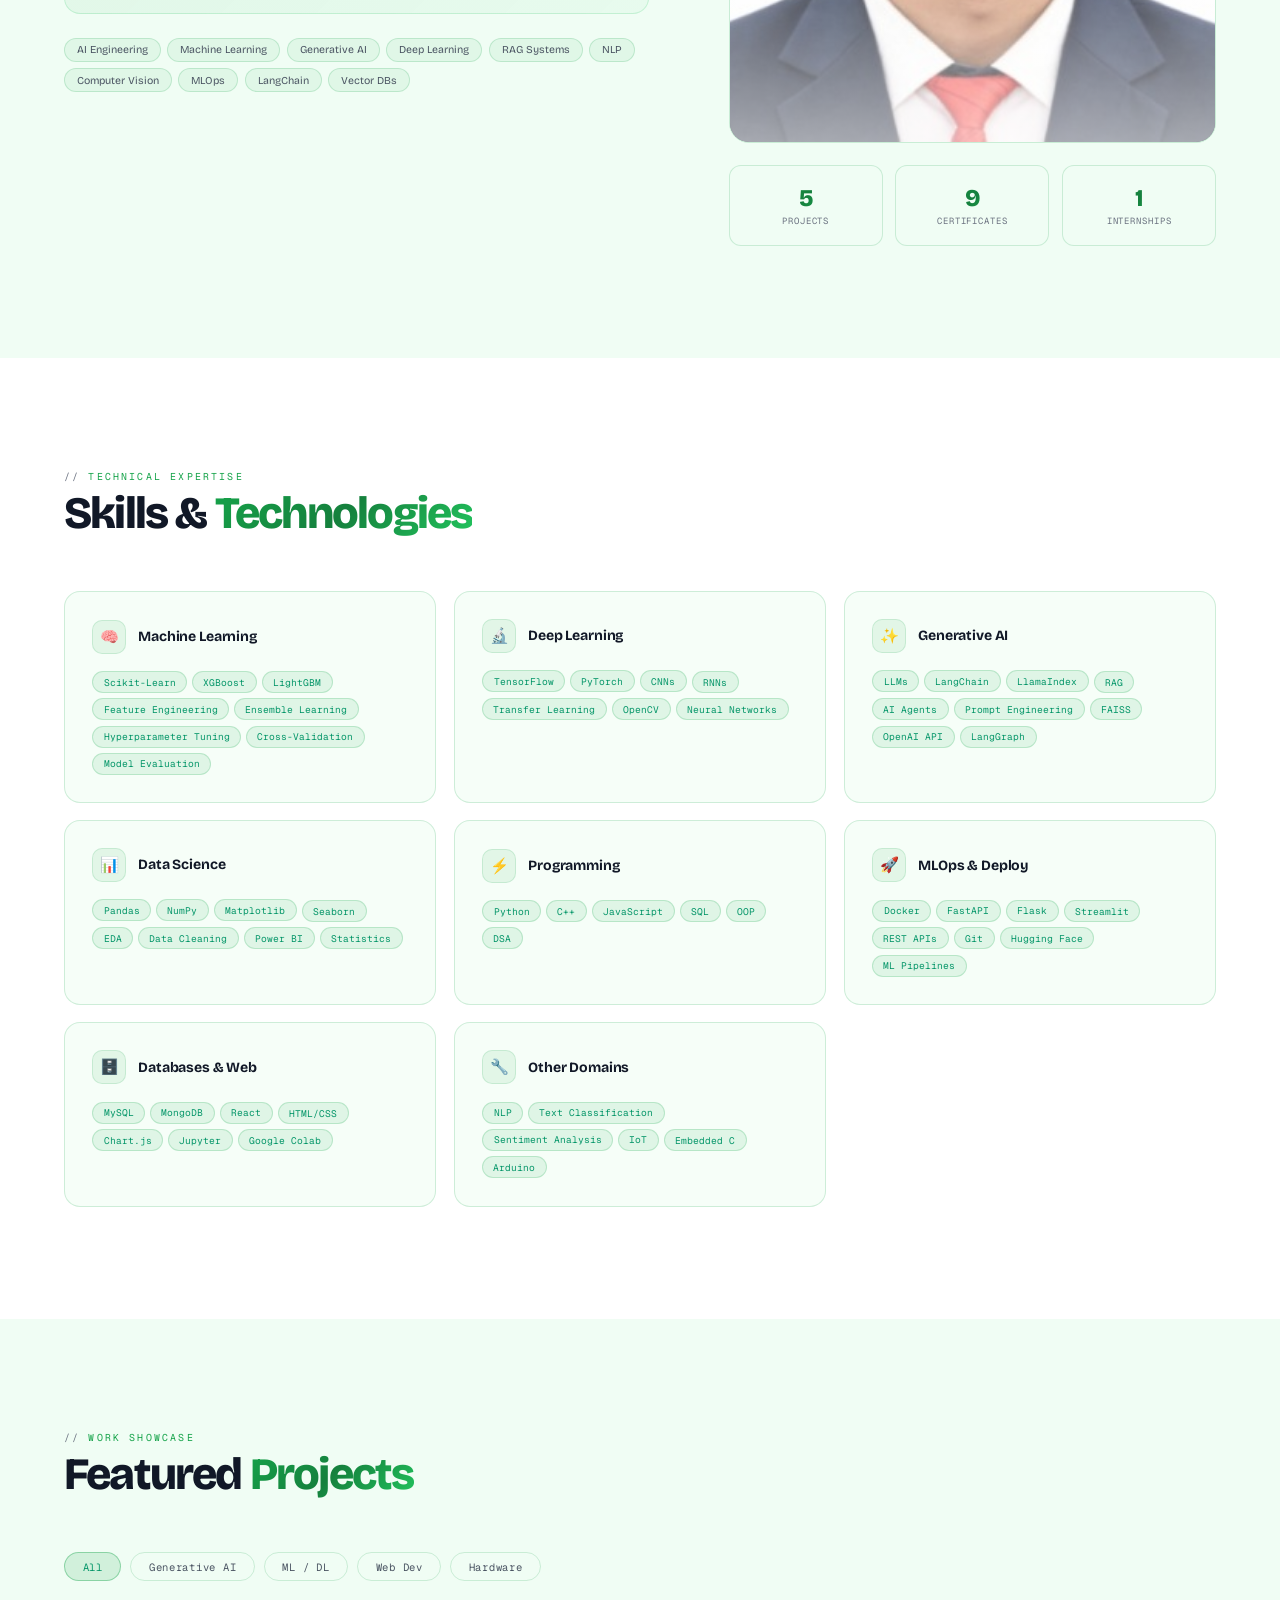
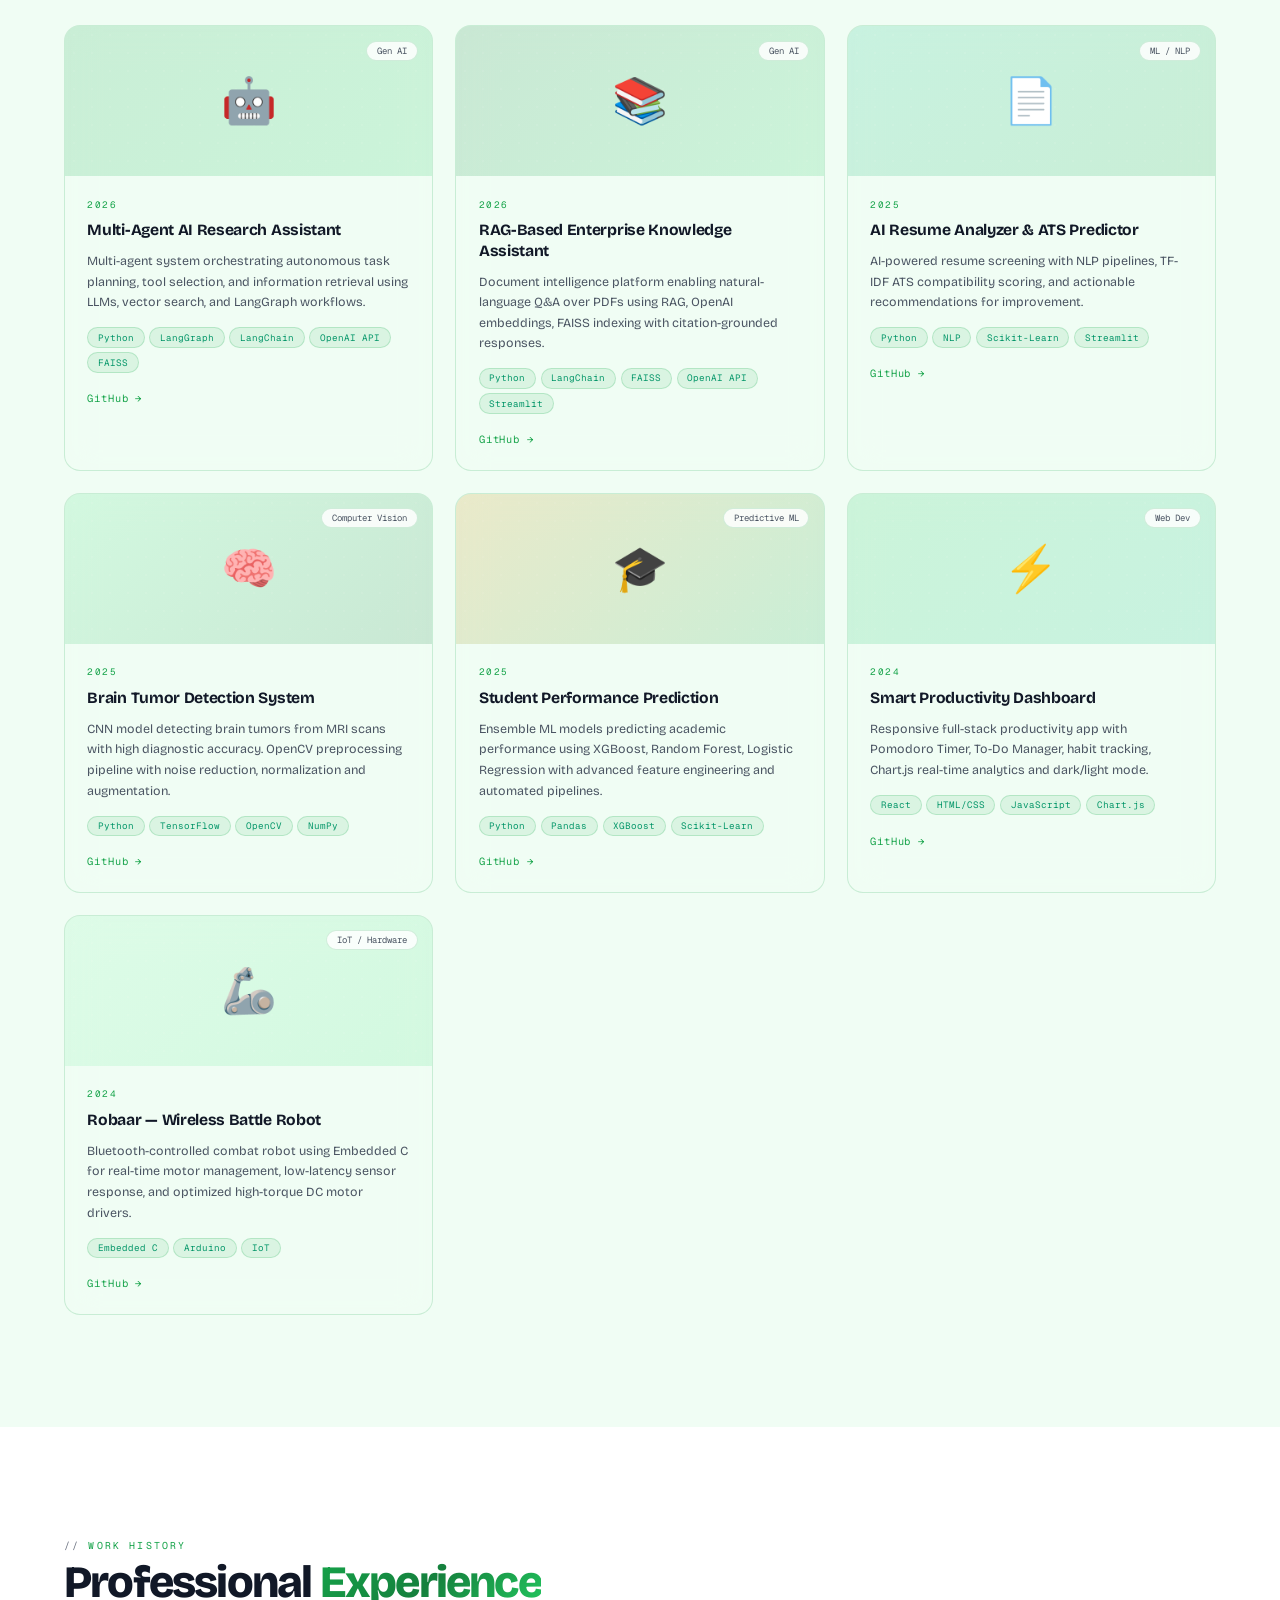
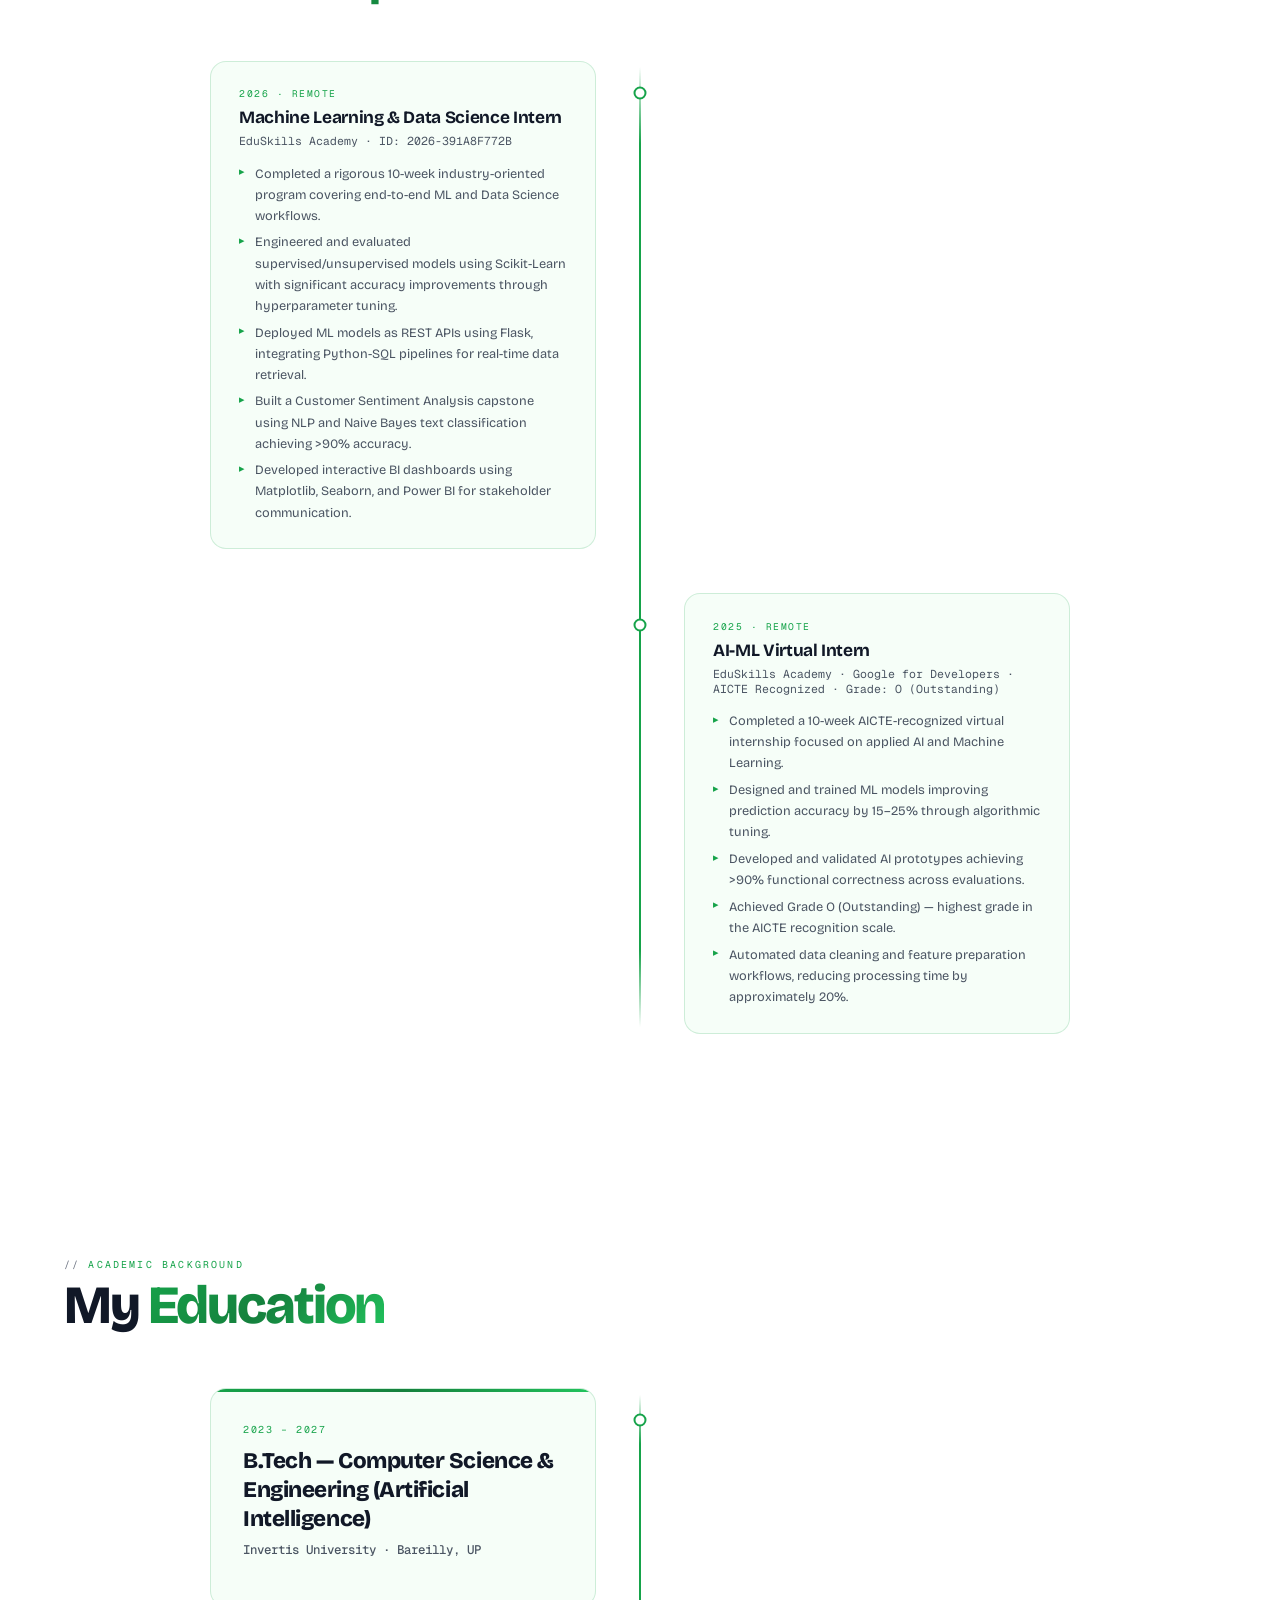
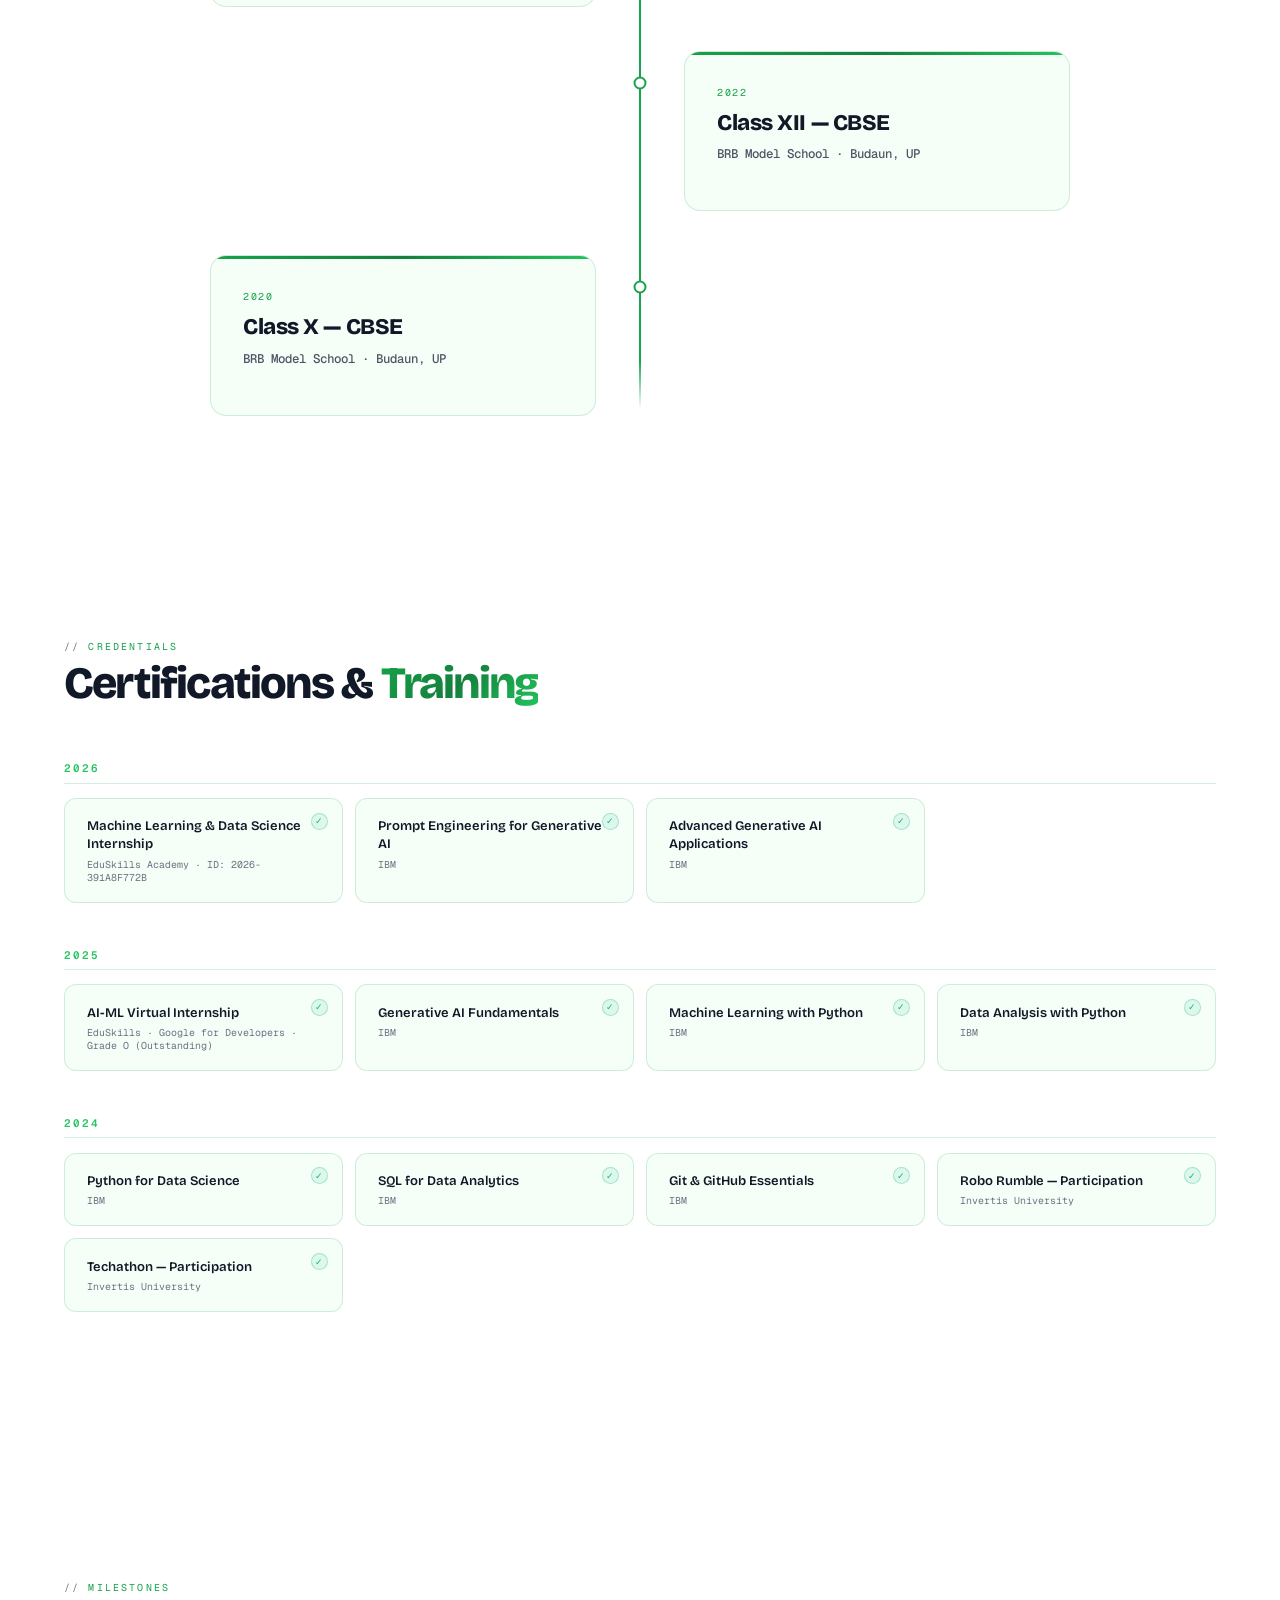
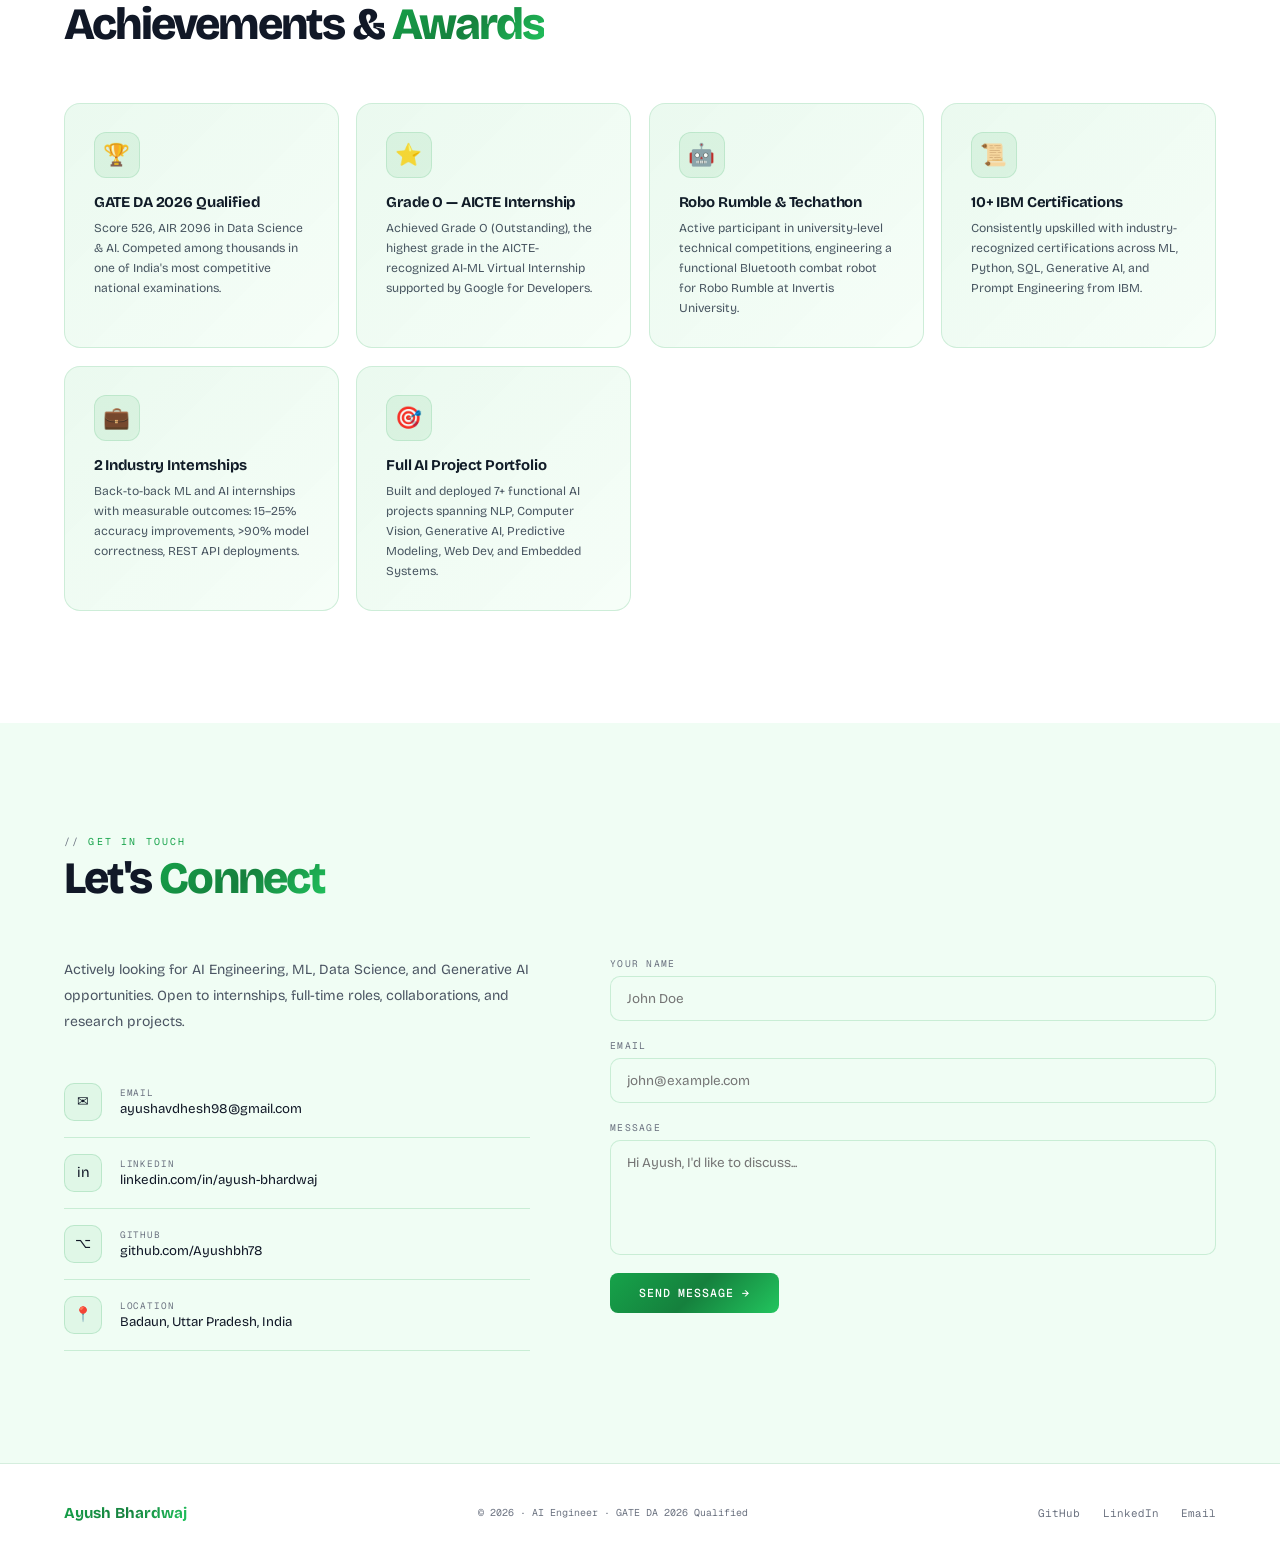
==== commit 8759dda8: "Remove percentage details from education sections Removed percentage details from education cards." ====
--- a/index.html
+++ b/index.html
@@ -208,7 +208,7 @@
         <div class="edu-year">2023 &ndash; 2027</div>
         <div class="edu-degree">B.Tech &mdash; Computer Science &amp; Engineering (Artificial Intelligence)</div>
         <div class="edu-inst">Invertis University &middot; Bareilly, UP</div>
-        <div class="edu-detail"><strong>Percentage:</strong> 78.9%</div>
+        
       </div>
     </div>
     <div class="exp-item">
@@ -216,7 +216,7 @@
         <div class="edu-year">2022</div>
         <div class="edu-degree">Class XII &mdash; CBSE</div>
         <div class="edu-inst">BRB Model School &middot; Budaun, UP</div>
-        <div class="edu-detail"><strong>Percentage:</strong> 66%</div>
+        
       </div>
     </div>
     <div class="exp-item">
@@ -224,7 +224,7 @@
         <div class="edu-year">2020</div>
         <div class="edu-degree">Class X &mdash; CBSE</div>
         <div class="edu-inst">BRB Model School &middot; Budaun, UP</div>
-        <div class="edu-detail"><strong>Percentage:</strong> 70%</div>
+        
       </div>
     </div>
   </div>
--- a/css/style.css
+++ b/css/style.css
@@ -136,19 +136,34 @@
 .sk-tag{padding:.22rem .65rem;border-radius:100px;background:rgba(22,163,74,.1);font-family:'Geist Mono',monospace;font-size:.6rem;color:var(--violet);border:1px solid rgba(22,163,74,.2);transition:background .15s ease,border-color .15s ease,color .15s ease;}
 .sk-tag:hover{background:rgba(22,163,74,.18);border-color:rgba(22,163,74,.45);color:var(--violet);}
 
-/* EXPERIENCE */
-.exp-timeline{position:relative;padding-left:1.5rem;}
-.exp-timeline::before{content:"";position:absolute;left:0;top:8px;bottom:0;width:1px;background:linear-gradient(to bottom,var(--indigo),transparent);}
-.exp-item{position:relative;padding:0 0 3rem 2.5rem;opacity:0;transform:translateY(20px);transition:opacity .55s,transform .55s;}
+/* EXPERIENCE & EDUCATION — alternating timeline */
+.exp-timeline{position:relative;max-width:860px;margin:0 auto;}
+.exp-timeline::before{content:"";position:absolute;left:50%;top:.4rem;bottom:.4rem;width:2px;background:linear-gradient(to bottom,transparent,var(--indigo) 8%,var(--indigo) 92%,transparent);transform:translateX(-1px);}
+.exp-item{position:relative;display:flex;width:100%;margin-bottom:2.75rem;opacity:0;transform:translateY(20px);transition:opacity .55s,transform .55s;}
+.exp-item:last-child{margin-bottom:0;}
 .exp-item.vis{opacity:1;transform:translateY(0);}
-.exp-dot{position:absolute;left:-1.5rem;top:6px;width:14px;height:14px;border-radius:50%;background:var(--bg);border:2px solid var(--indigo);transform:translateX(-6px);transition:background .3s;}
-.exp-item:hover .exp-dot{background:var(--indigo);}
+.exp-item::after{content:"";position:absolute;left:50%;top:2rem;width:13px;height:13px;border-radius:50%;background:var(--bg);border:2px solid var(--indigo);transform:translate(-50%,-50%);transition:background .3s;z-index:2;}
+.exp-item:hover::after{background:var(--indigo);}
+.exp-item:nth-child(odd){justify-content:flex-start;}
+.exp-item:nth-child(even){justify-content:flex-end;}
+.exp-card{width:calc(50% - 2.75rem);padding:1.6rem 1.75rem;}
 .exp-date{font-family:'Geist Mono',monospace;font-size:.6rem;letter-spacing:.16em;color:var(--indigo);text-transform:uppercase;margin-bottom:.45rem;}
 .exp-role{font-size:1.08rem;font-weight:700;letter-spacing:-.02em;margin-bottom:.3rem;}
 .exp-org{font-family:'Geist Mono',monospace;font-size:.72rem;color:var(--muted);margin-bottom:.9rem;}
 .exp-list{list-style:none;display:flex;flex-direction:column;gap:.35rem;}
-.exp-list li{font-size:.8rem;color:var(--muted);line-height:1.65;padding-left:1rem;position:relative;}
+.exp-list li{font-size:.8rem;color:var(--muted);line-height:1.65;padding-left:1rem;position:relative;text-align:left;}
 .exp-list li::before{content:"▸";position:absolute;left:0;color:var(--indigo);font-size:.68rem;top:.05em;}
+
+/* EDUCATION — prominent variant of the timeline card */
+.edu-timeline{margin-top:.5rem;}
+.edu-card{position:relative;padding:2.1rem 2rem;overflow:hidden;}
+.edu-card::before{content:"";position:absolute;top:0;left:0;right:0;height:3px;background:var(--grad);}
+.edu-year{font-family:'Geist Mono',monospace;font-size:.62rem;letter-spacing:.16em;text-transform:uppercase;color:var(--indigo);margin-bottom:.6rem;}
+.edu-degree{font-size:clamp(1.15rem,2vw,1.4rem);font-weight:800;letter-spacing:-.02em;line-height:1.3;margin-bottom:.5rem;}
+.edu-inst{font-family:'Geist Mono',monospace;font-size:.78rem;font-weight:500;color:var(--muted);margin-bottom:.9rem;}
+.edu-detail{font-size:.85rem;color:var(--muted);line-height:1.6;}
+.edu-detail strong{color:var(--text);font-weight:700;}
+
 
 /* PROJECTS */
 #projects{background:var(--surface);}
@@ -256,4 +271,8 @@
   section,#hero{padding-left:1.5rem;padding-right:1.5rem;}
   footer{flex-direction:column;gap:1rem;text-align:center;}
   .proj-grid{grid-template-columns:1fr;}
+  .exp-timeline::before{left:14px;}
+  .exp-item,.exp-item:nth-child(even){justify-content:flex-start;}
+  .exp-item::after{left:14px;top:1.7rem;}
+  .exp-card{width:100%;margin-left:2.4rem;}
 }
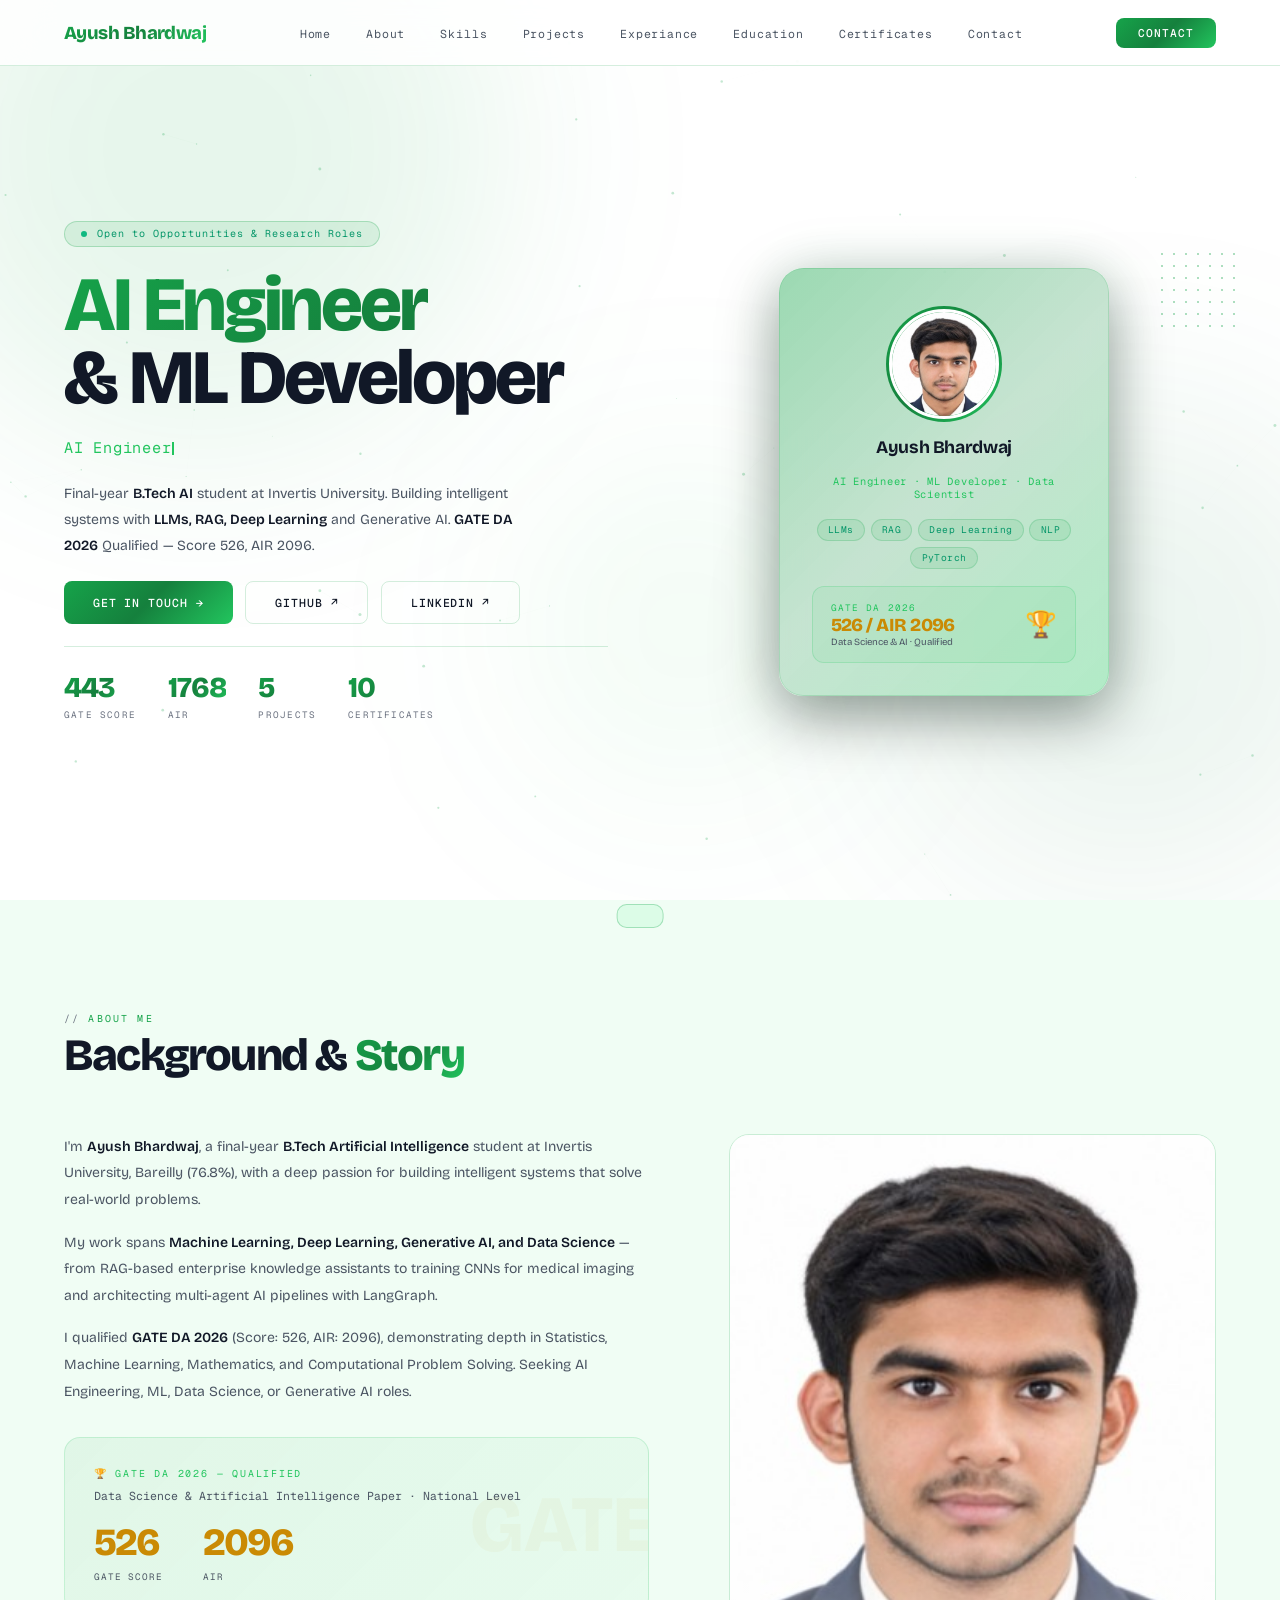
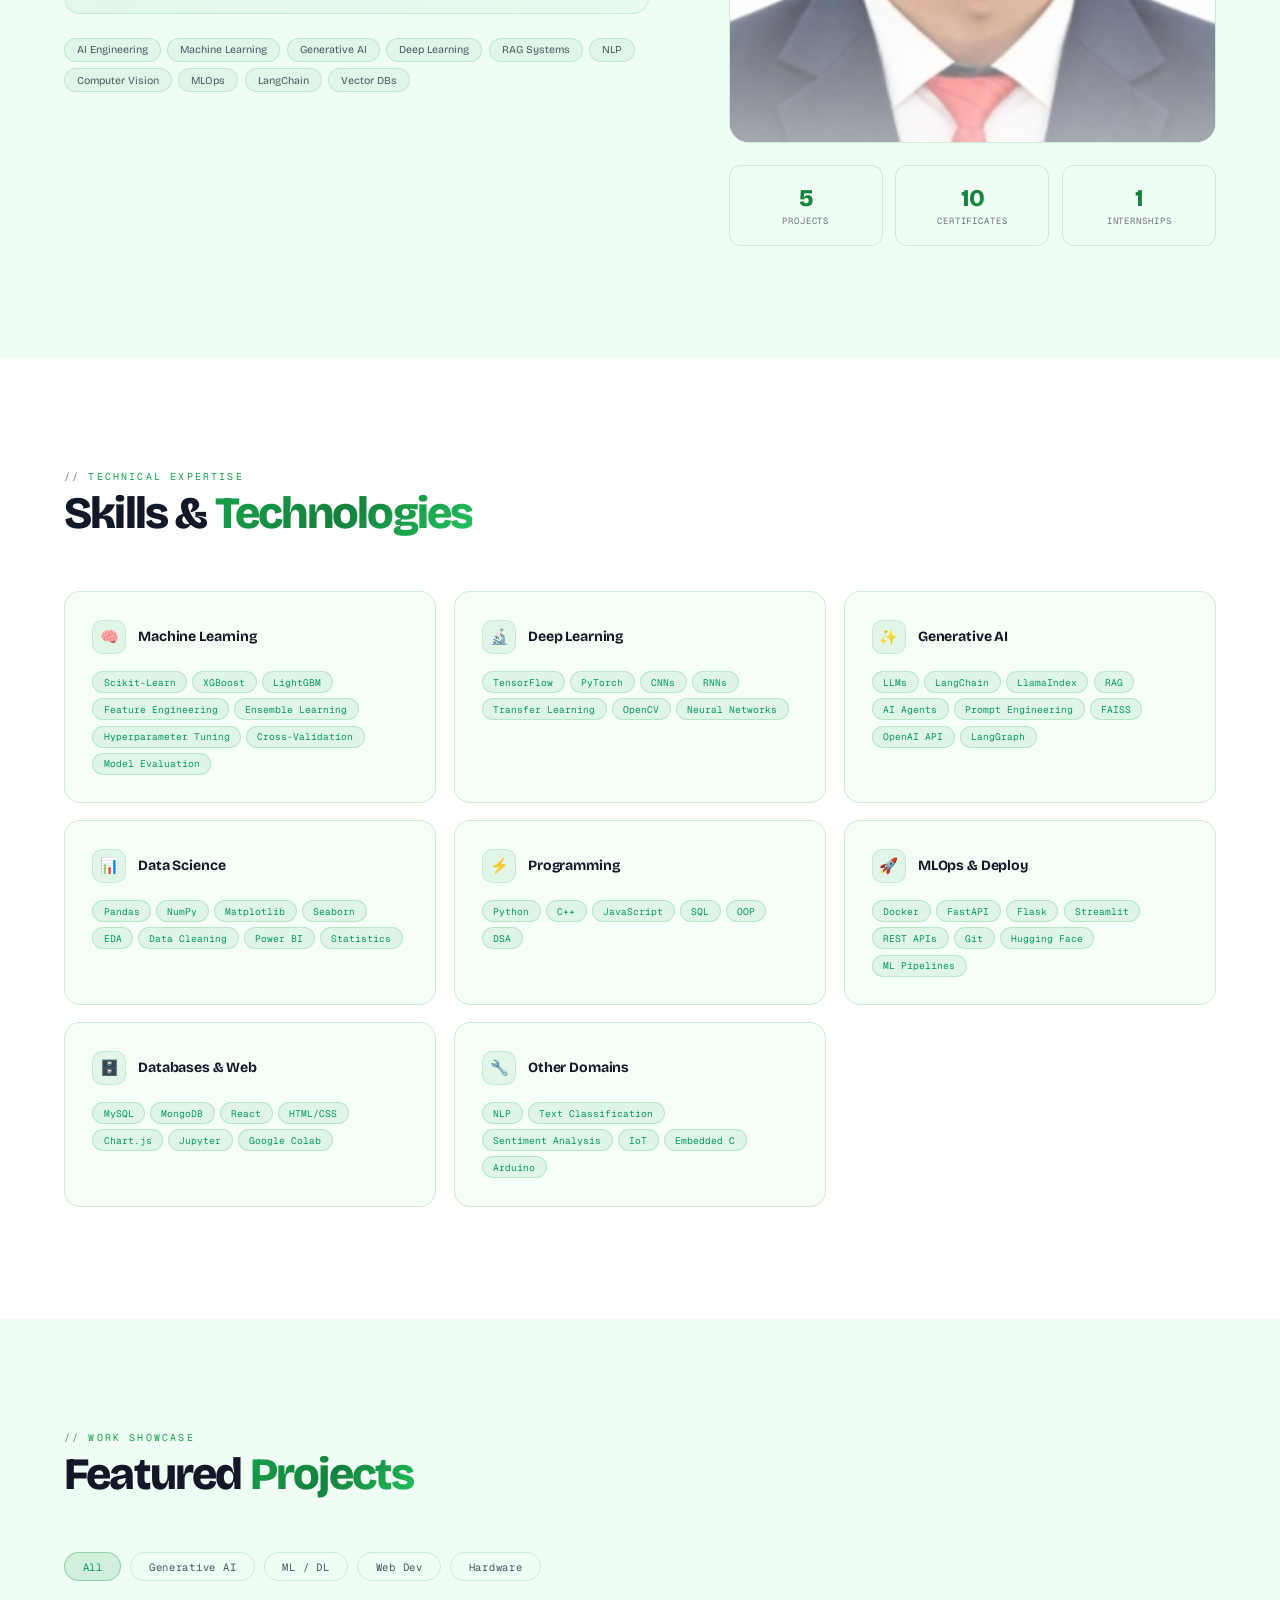
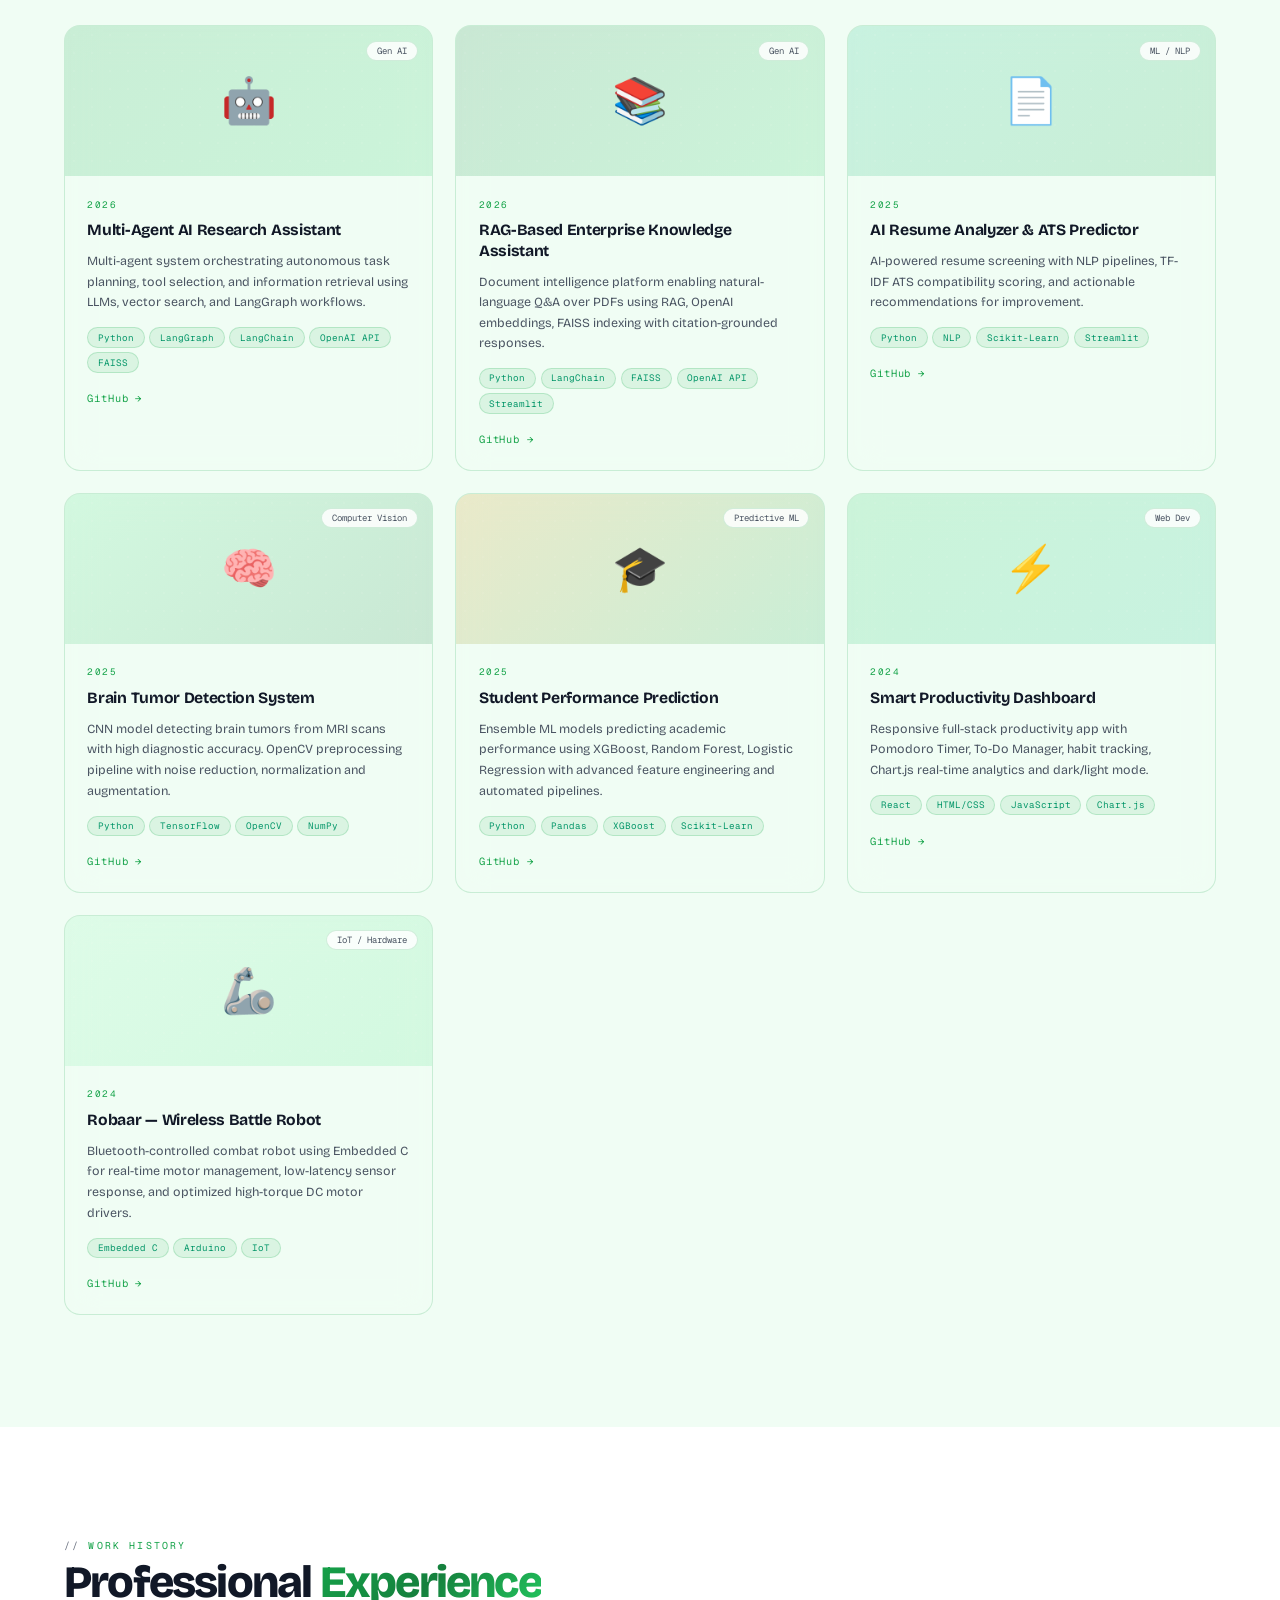
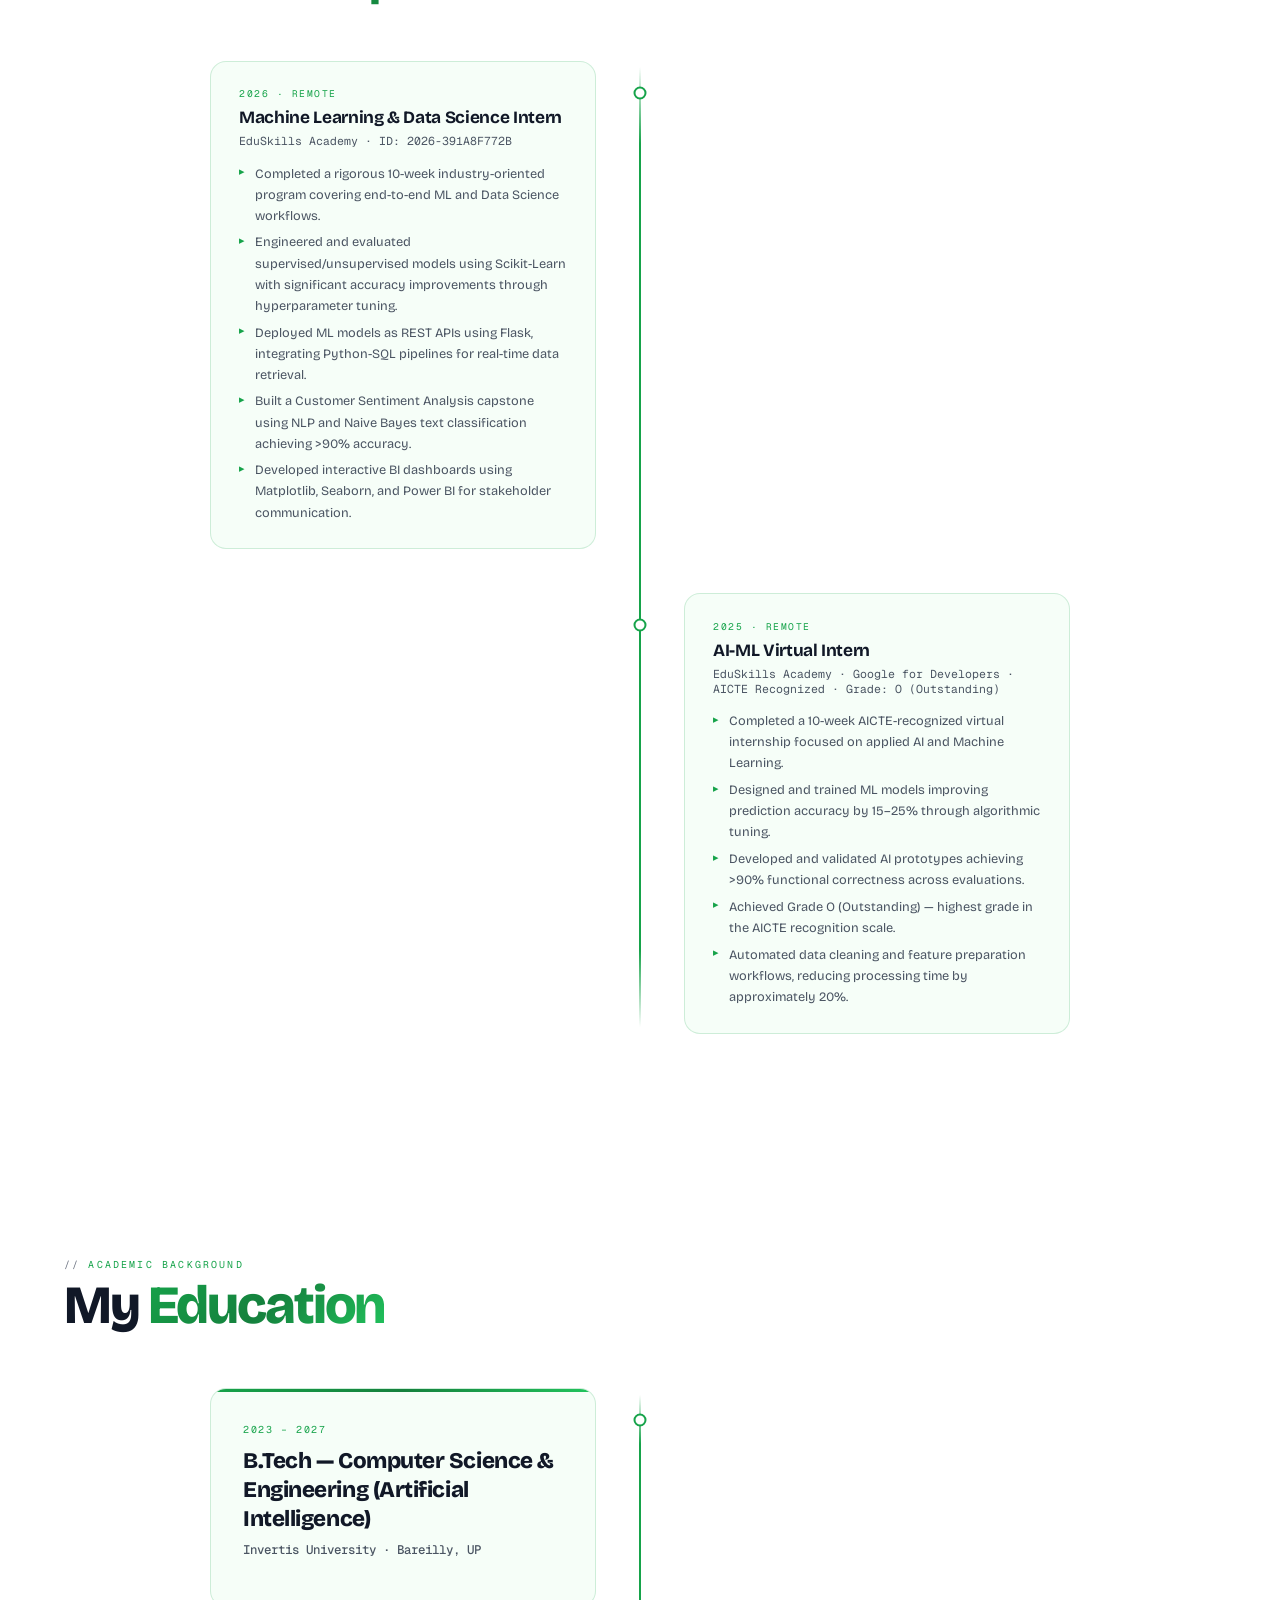
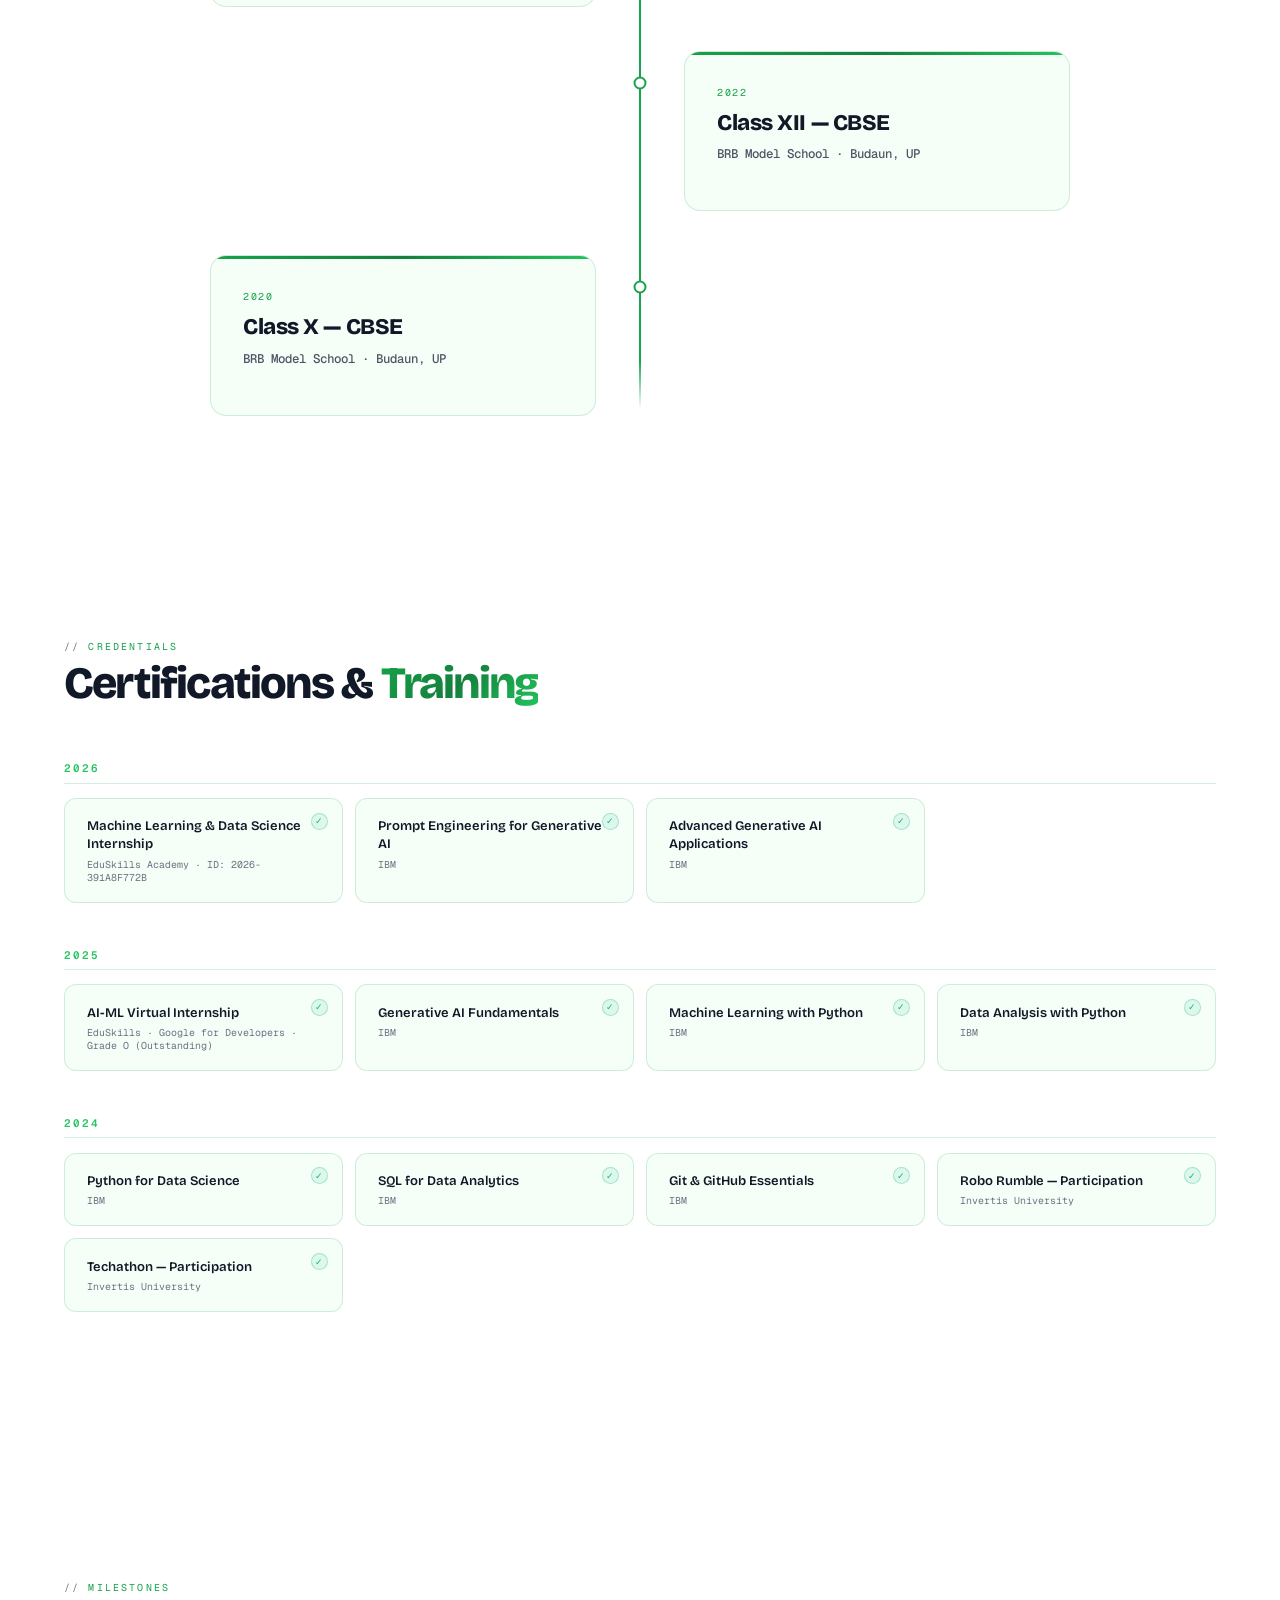
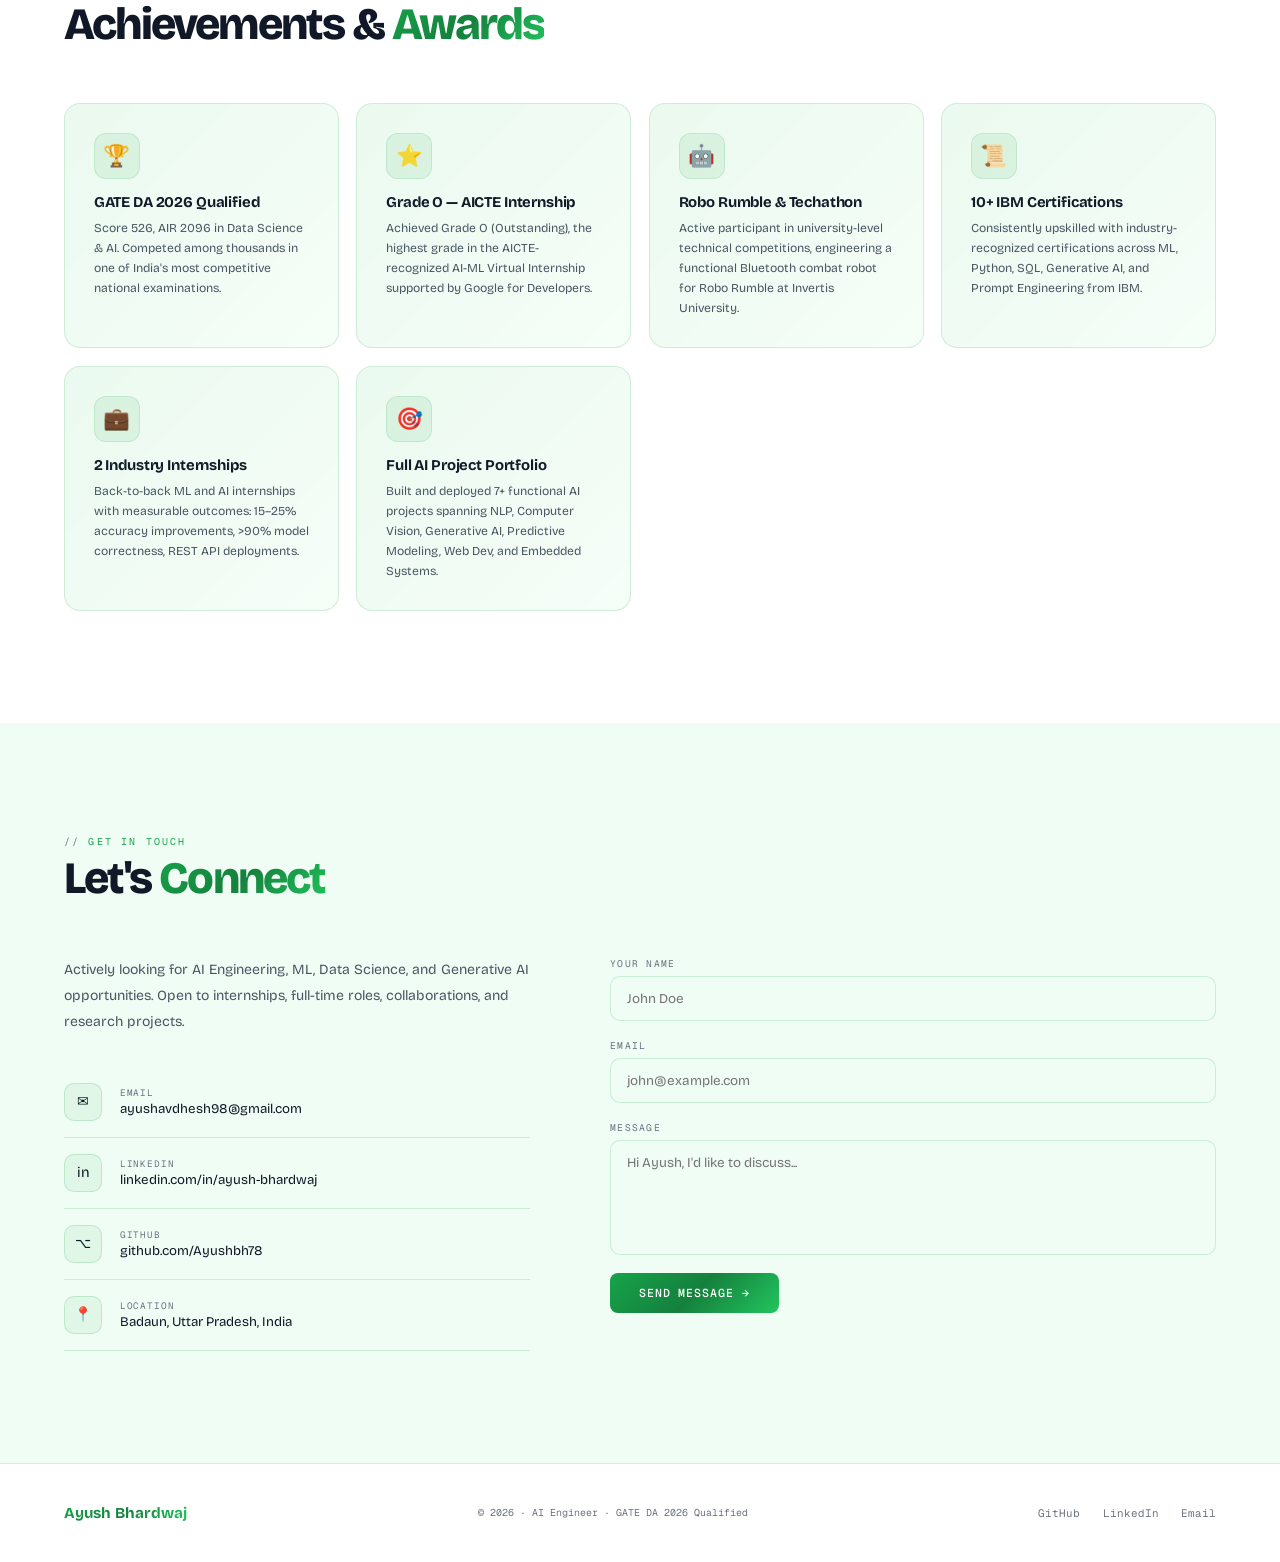
==== commit 6ebdaa2c: "Update index.html" ====
--- a/index.html
+++ b/index.html
@@ -11,7 +11,7 @@
 <link rel="stylesheet" href="css/style.css"/>
 </head>
 <body>
-<div id="loading"><div class="load-logo">AYUSH BHARDWAJ</div><div class="load-bar"><div class="load-fill"></div></div><div class="load-sub">INITIALIZING ...</div></div>
+<div id="loading"><div class="load-logo">AYUSH BHARDWAJ</div><div class="load-bar"><div class="load-fill"></div></div><div class="load-sub"></div></div>
 <div class="blob b1"></div><div class="blob b2"></div><div class="blob b3"></div>
 <canvas id="cv"></canvas>
 <div id="cmd-ov" onclick="closeCmd(event)"><div id="cmd-box"><input id="cmd-in" placeholder="Search sections, projects, skills..." oninput="filterCmd(this.value)" onkeydown="cmdKey(event)" autocomplete="off"/><div class="cmd-results" id="cmd-res"></div></div></div>
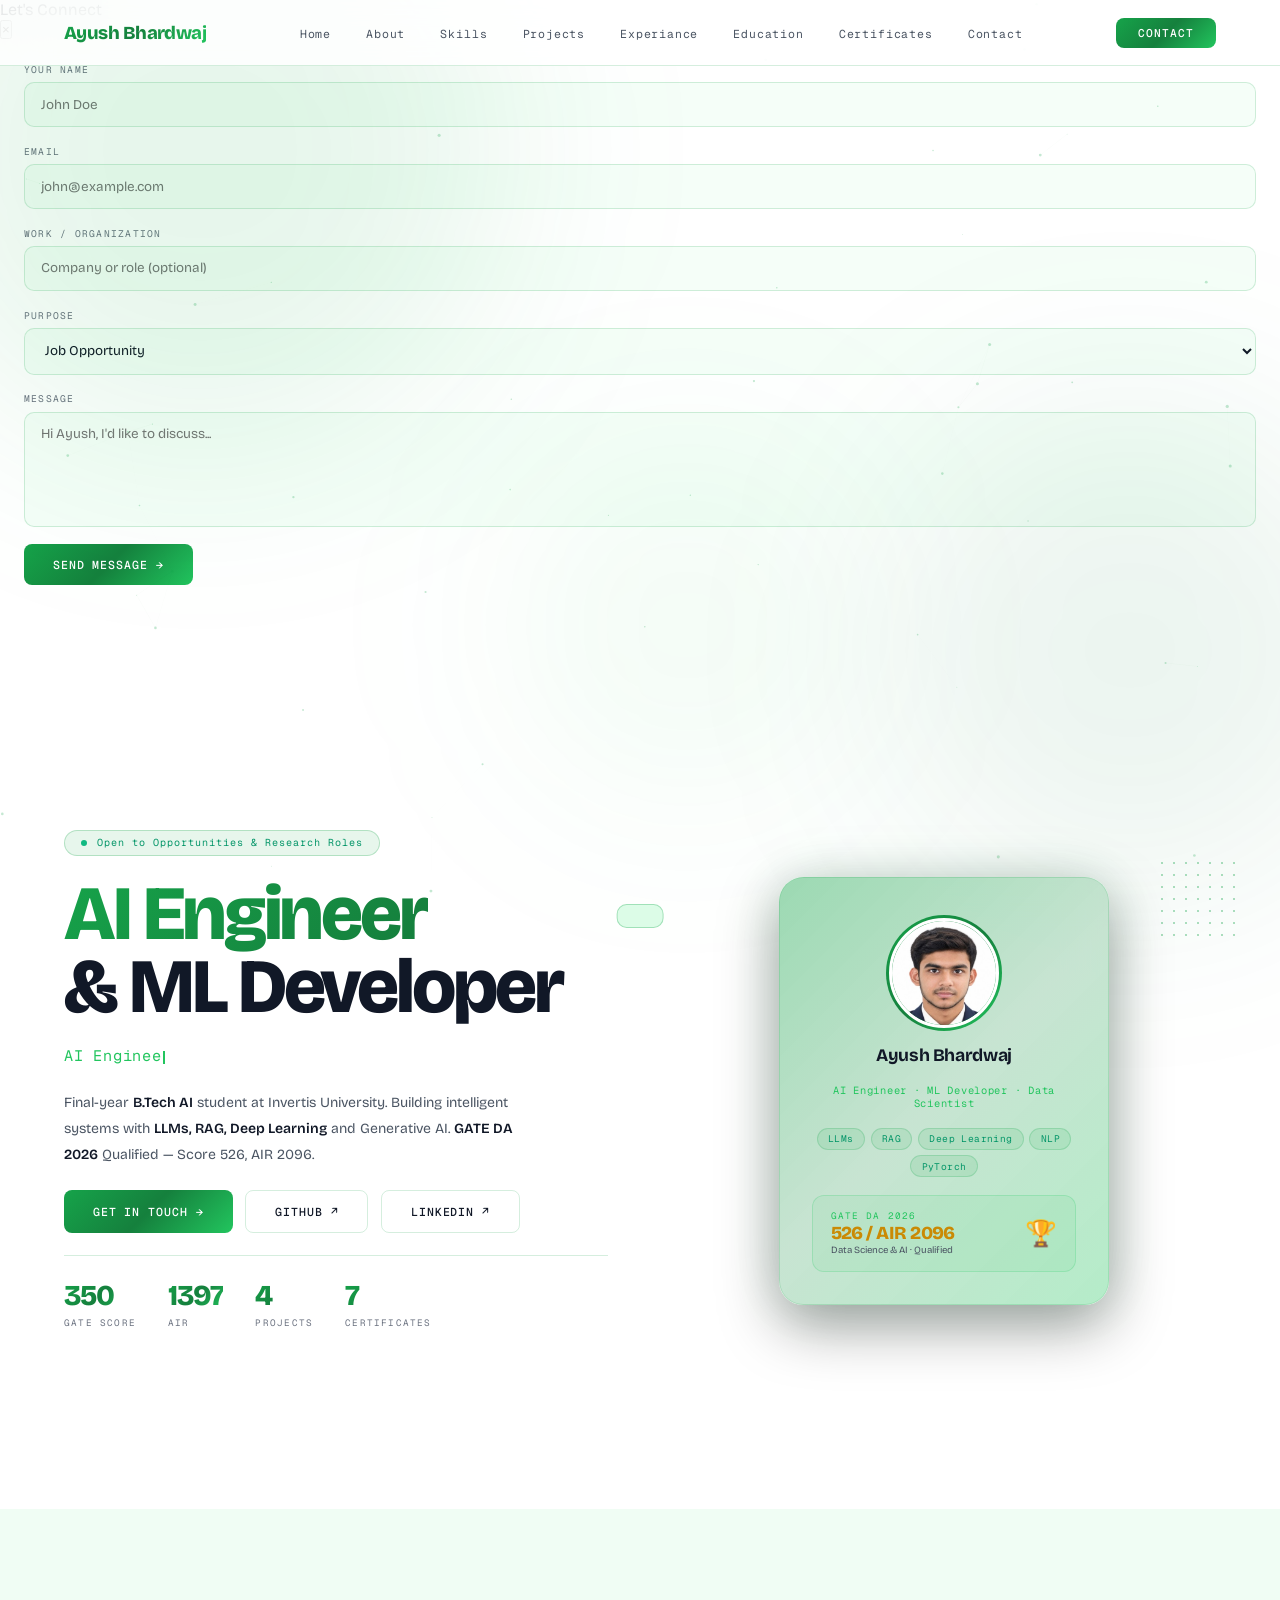
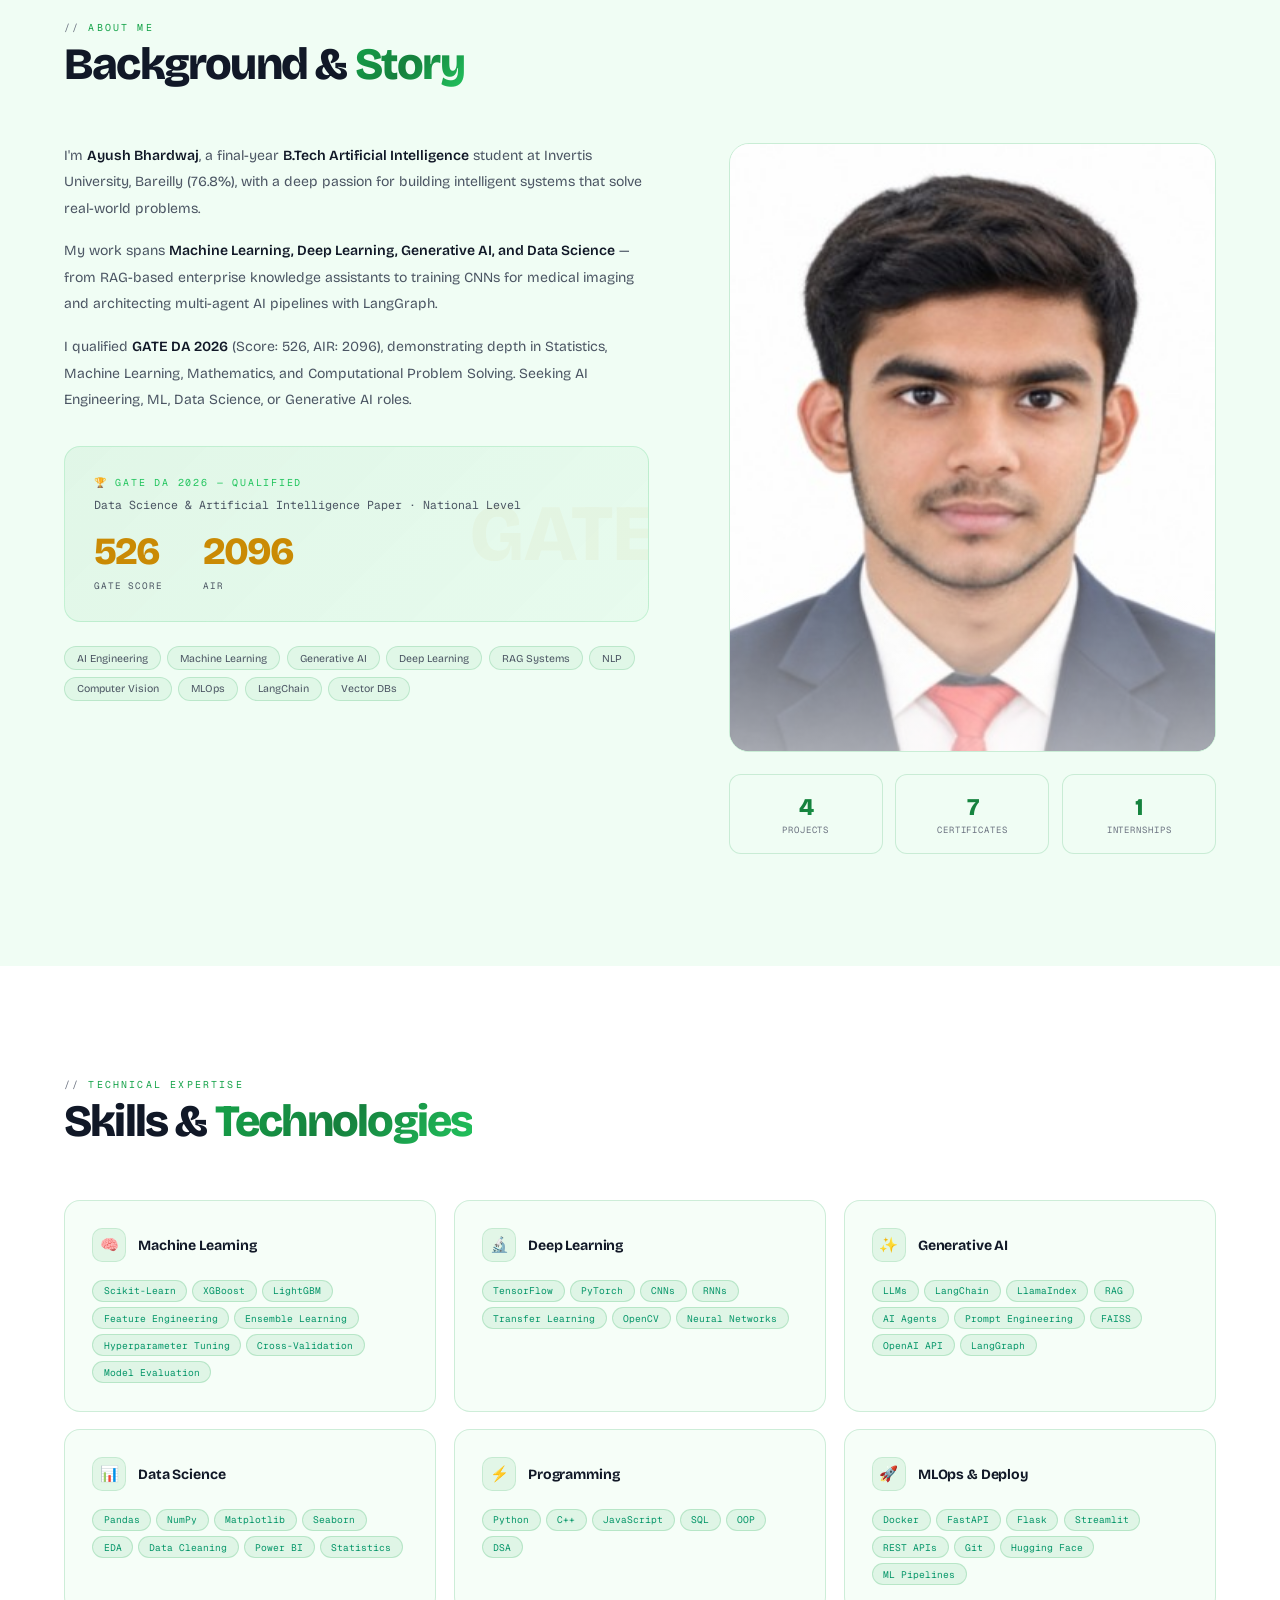
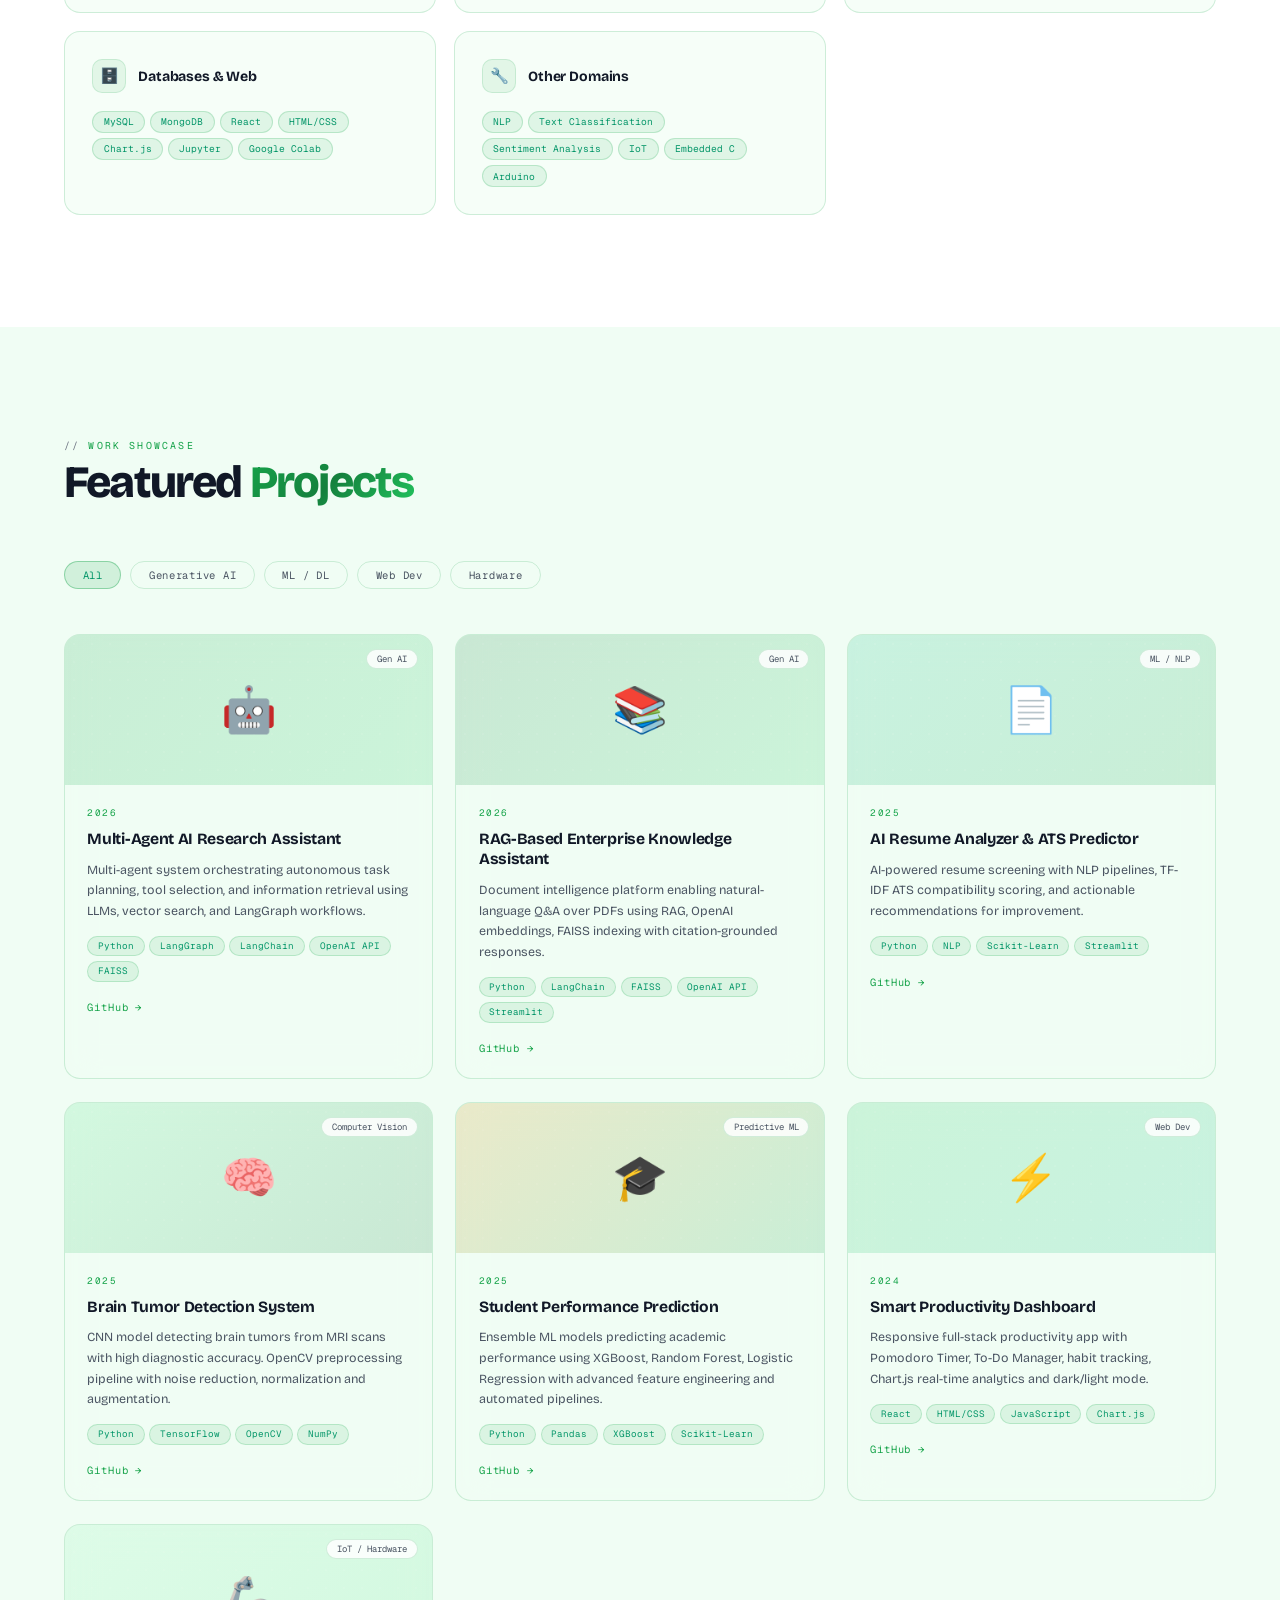
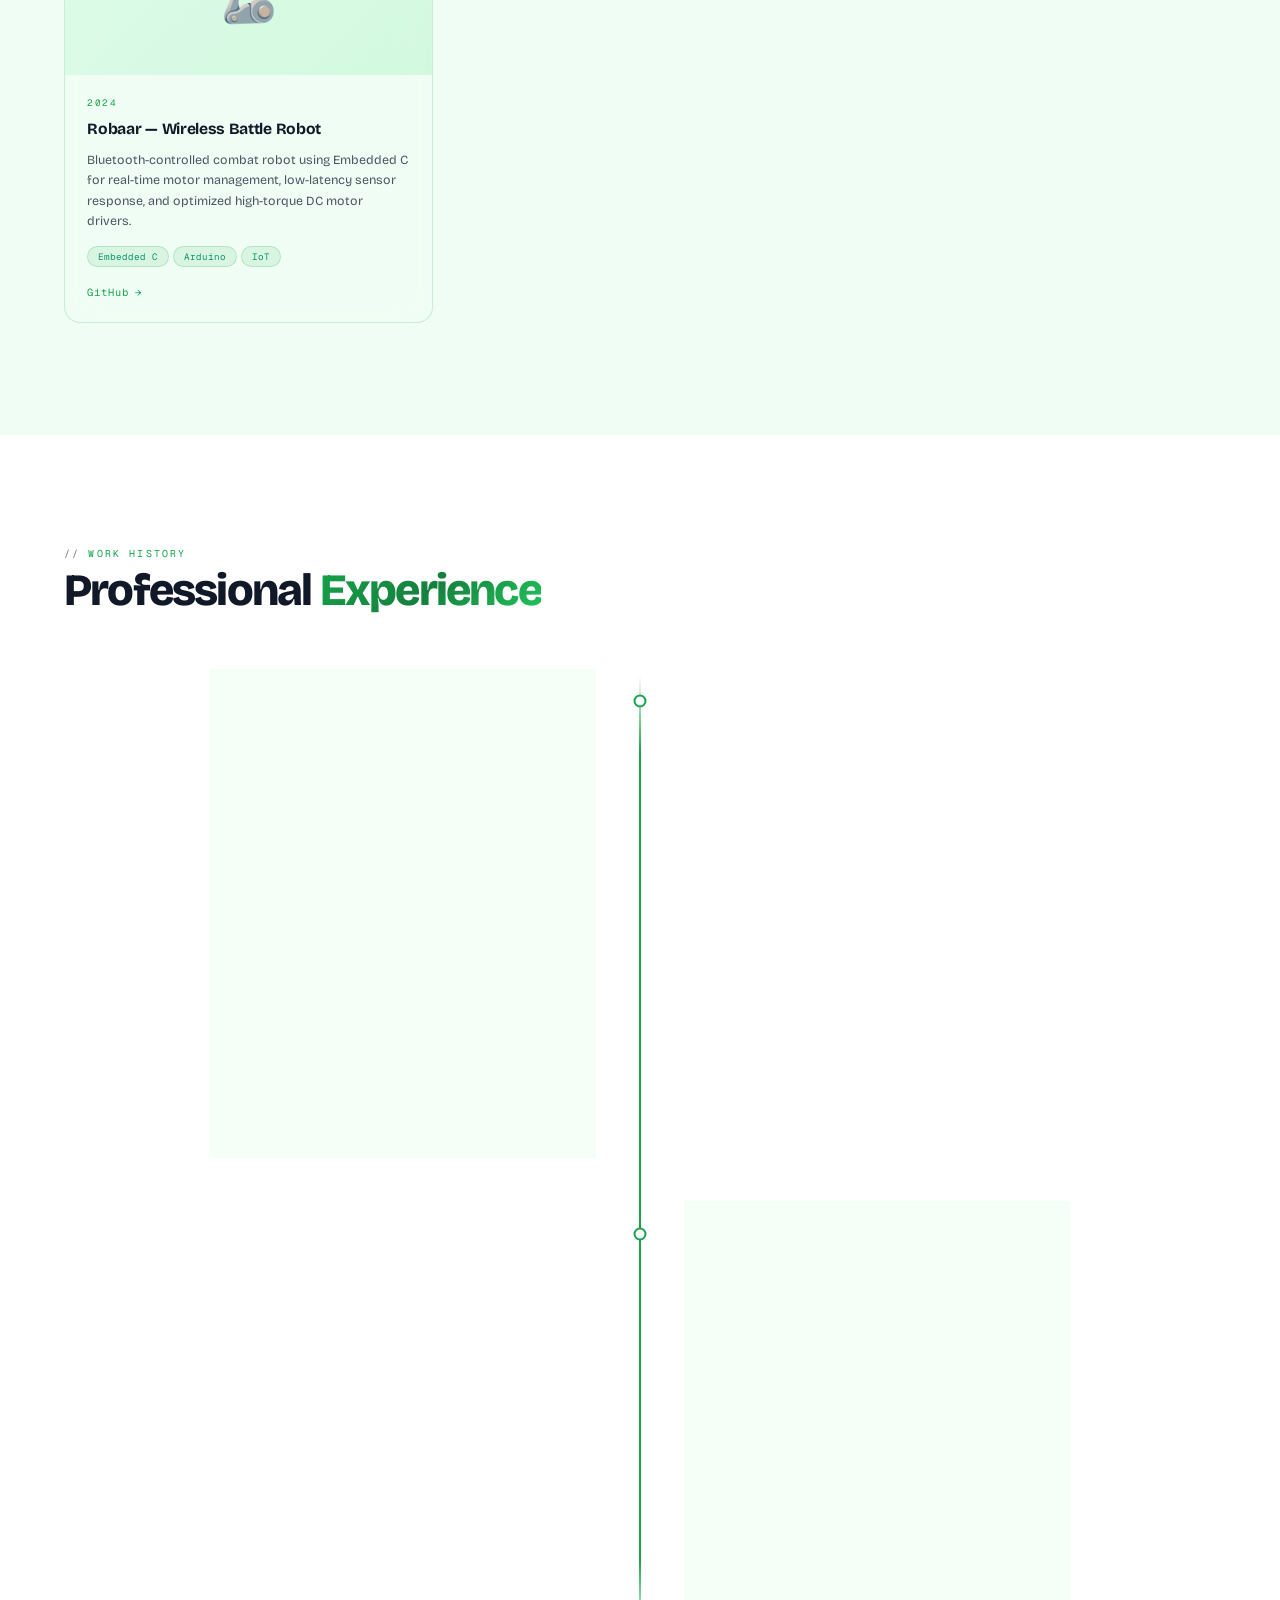
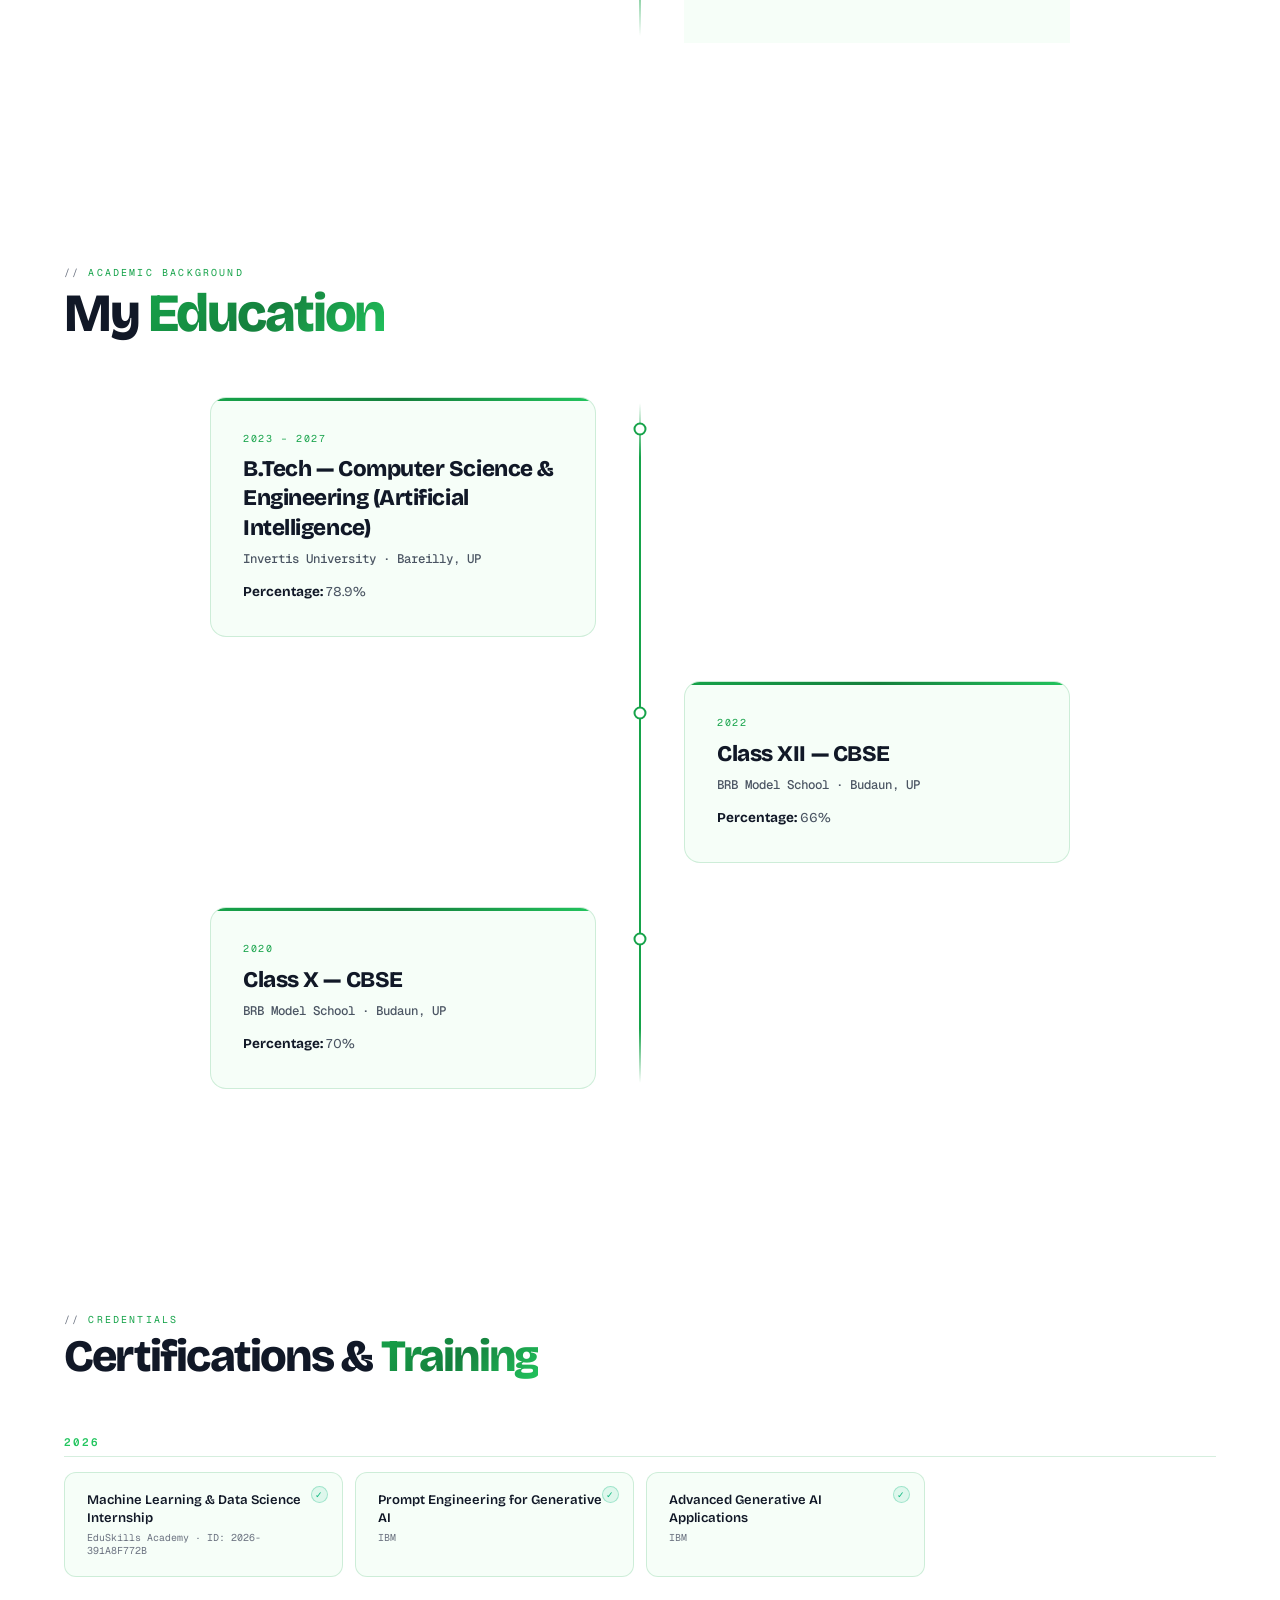
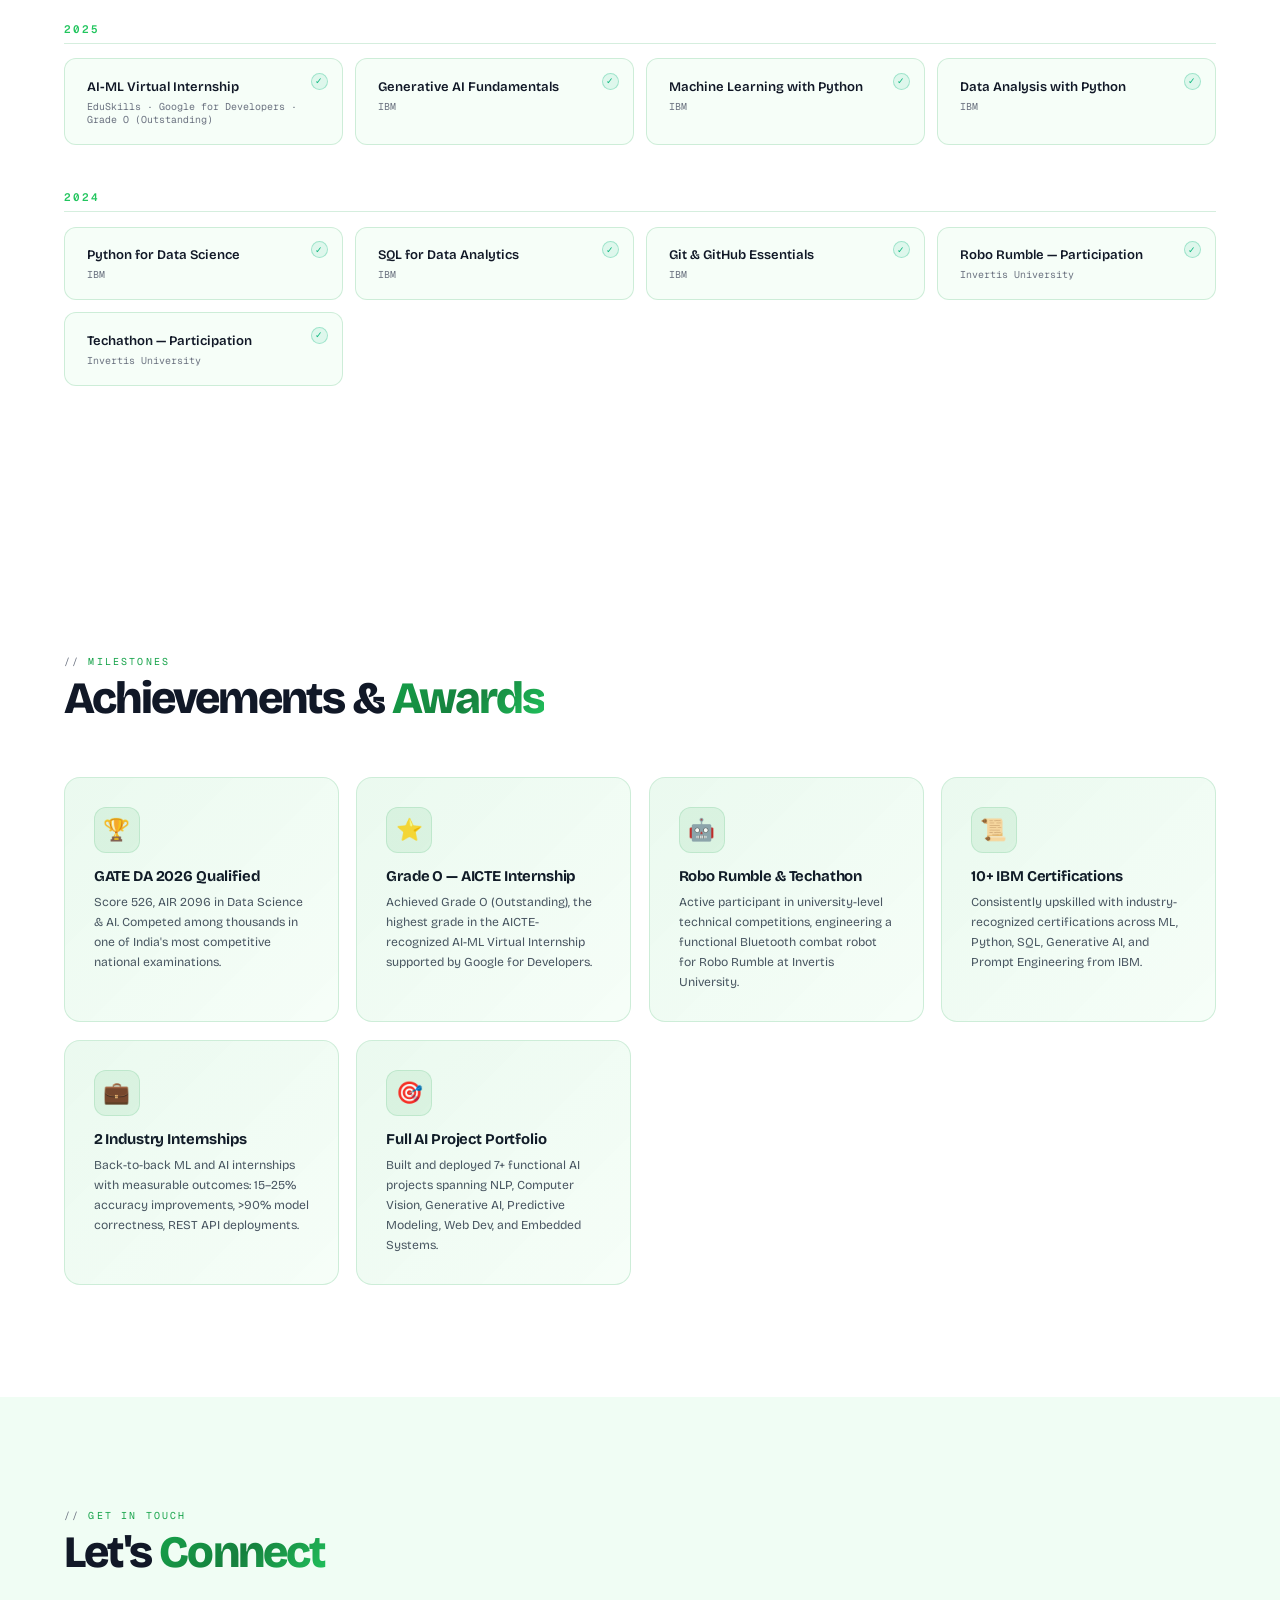
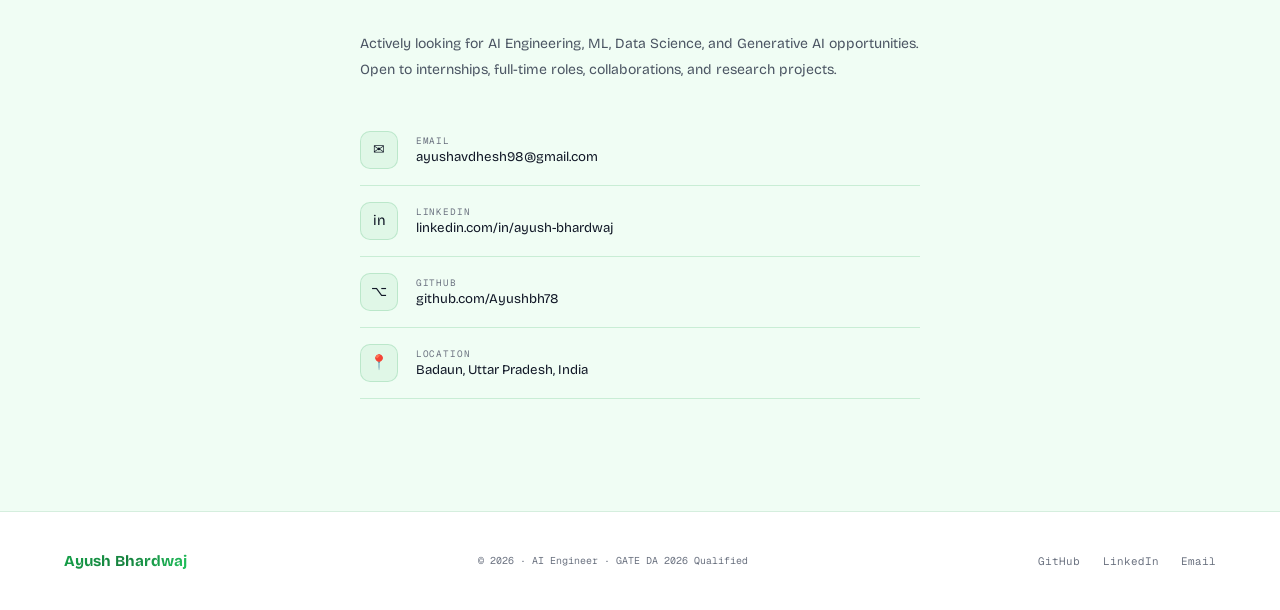
==== commit bdaaf7d6: "Update index.html" ====
--- a/index.html
+++ b/index.html
@@ -11,10 +11,36 @@
 <link rel="stylesheet" href="css/style.css"/>
 </head>
 <body>
-<div id="loading"><div class="load-logo">AYUSH BHARDWAJ</div><div class="load-bar"><div class="load-fill"></div></div><div class="load-sub"></div></div>
+<div id="loading"><div class="load-logo">AYUSH BHARDWAJ</div><div class="load-bar"><div class="load-fill"></div></div><div class="load-sub">INITIALIZING ...</div></div>
 <div class="blob b1"></div><div class="blob b2"></div><div class="blob b3"></div>
 <canvas id="cv"></canvas>
 <div id="cmd-ov" onclick="closeCmd(event)"><div id="cmd-box"><input id="cmd-in" placeholder="Search sections, projects, skills..." oninput="filterCmd(this.value)" onkeydown="cmdKey(event)" autocomplete="off"/><div class="cmd-results" id="cmd-res"></div></div></div>
+
+<div id="contact-ov" onclick="closeContactModal(event)">
+  <div id="contact-box">
+    <div class="contact-modal-hdr">
+      <div class="contact-modal-title">Let's Connect</div>
+      <button type="button" class="contact-modal-close" onclick="closeContactModal()" aria-label="Close">&times;</button>
+    </div>
+    <div class="cform" style="padding:1.5rem;">
+      <div class="f-group"><label class="f-label">Your Name</label><input class="f-input" id="cn" type="text" placeholder="John Doe"/></div>
+      <div class="f-group"><label class="f-label">Email</label><input class="f-input" id="ce" type="email" placeholder="john@example.com"/></div>
+      <div class="f-group"><label class="f-label">Work / Organization</label><input class="f-input" id="cw" type="text" placeholder="Company or role (optional)"/></div>
+      <div class="f-group"><label class="f-label">Purpose</label>
+        <select class="f-input" id="cp">
+          <option value="Job Opportunity">Job Opportunity</option>
+          <option value="Internship">Internship</option>
+          <option value="Collaboration">Collaboration / Project</option>
+          <option value="Freelance Work">Freelance Work</option>
+          <option value="General Inquiry">General Inquiry</option>
+          <option value="Other">Other</option>
+        </select>
+      </div>
+      <div class="f-group"><label class="f-label">Message</label><textarea class="f-textarea" id="cm" placeholder="Hi Ayush, I'd like to discuss..."></textarea></div>
+      <button type="button" class="btn-grad" onclick="sendContactModal()" style="align-self:flex-start">Send Message →</button>
+    </div>
+  </div>
+</div>
 
 <nav id="nb">
   <div class="nav-logo">Ayush Bhardwaj</div>
@@ -24,7 +50,7 @@
     <li><a href="#experience">Experiance</a></li><li><a href="#education">Education</a></li>
     <li><a href="#certifications">Certificates</a></li><li><a href="#contact">Contact</a></li>
   </ul>
-  <a href="#contact" class="nav-cta">Contact</a>
+  <button type="button" class="nav-cta" onclick="openContactModal()">Contact</button>
   <div class="hamburger" onclick="toggleNav()"><span></span><span></span><span></span></div>
 </nav>
 
@@ -208,7 +234,7 @@
         <div class="edu-year">2023 &ndash; 2027</div>
         <div class="edu-degree">B.Tech &mdash; Computer Science &amp; Engineering (Artificial Intelligence)</div>
         <div class="edu-inst">Invertis University &middot; Bareilly, UP</div>
-        
+        <div class="edu-detail"><strong>Percentage:</strong> 78.9%</div>
       </div>
     </div>
     <div class="exp-item">
@@ -216,7 +242,7 @@
         <div class="edu-year">2022</div>
         <div class="edu-degree">Class XII &mdash; CBSE</div>
         <div class="edu-inst">BRB Model School &middot; Budaun, UP</div>
-        
+        <div class="edu-detail"><strong>Percentage:</strong> 66%</div>
       </div>
     </div>
     <div class="exp-item">
@@ -224,7 +250,7 @@
         <div class="edu-year">2020</div>
         <div class="edu-degree">Class X &mdash; CBSE</div>
         <div class="edu-inst">BRB Model School &middot; Budaun, UP</div>
-        
+        <div class="edu-detail"><strong>Percentage:</strong> 70%</div>
       </div>
     </div>
   </div>
@@ -269,20 +295,12 @@
 <section id="contact">
   <div class="section-pre">Get In Touch</div>
   <h2 class="section-title">Let's <span>Connect</span></h2>
-  <div class="contact-grid">
-    <div class="fade-up">
-      <p style="font-size:.875rem;color:var(--muted);line-height:1.85;margin-bottom:2rem;">Actively looking for AI Engineering, ML, Data Science, and Generative AI opportunities. Open to internships, full-time roles, collaborations, and research projects.</p>
-      <a href="mailto:ayushavdhesh98@gmail.com" class="contact-link"><div class="c-icon">✉</div><div><div class="c-lbl">Email</div><div class="c-val">ayushavdhesh98@gmail.com</div></div></a>
-      <a href="https://www.linkedin.com/in/ayush-bhardwaj-22589b2a8" target="_blank" class="contact-link"><div class="c-icon">in</div><div><div class="c-lbl">LinkedIn</div><div class="c-val">linkedin.com/in/ayush-bhardwaj</div></div></a>
-      <a href="https://github.com/Ayushbh78" target="_blank" class="contact-link"><div class="c-icon">⌥</div><div><div class="c-lbl">GitHub</div><div class="c-val">github.com/Ayushbh78</div></div></a>
-      <div class="contact-link" style="cursor:default"><div class="c-icon">📍</div><div><div class="c-lbl">Location</div><div class="c-val">Badaun, Uttar Pradesh, India</div></div></div>
-    </div>
-    <div class="cform fade-up" style="transition-delay:.15s">
-      <div class="f-group"><label class="f-label">Your Name</label><input class="f-input" id="fn" type="text" placeholder="John Doe"/></div>
-      <div class="f-group"><label class="f-label">Email</label><input class="f-input" id="fe" type="email" placeholder="john@example.com"/></div>
-      <div class="f-group"><label class="f-label">Message</label><textarea class="f-textarea" id="fm" placeholder="Hi Ayush, I'd like to discuss..."></textarea></div>
-      <button class="btn-grad" onclick="sendMsg()" style="align-self:flex-start">Send Message →</button>
-    </div>
+  <div class="fade-up" style="max-width:560px;margin:0 auto;">
+    <p style="font-size:.875rem;color:var(--muted);line-height:1.85;margin-bottom:2rem;">Actively looking for AI Engineering, ML, Data Science, and Generative AI opportunities. Open to internships, full-time roles, collaborations, and research projects.</p>
+    <a href="mailto:ayushavdhesh98@gmail.com" class="contact-link"><div class="c-icon">✉</div><div><div class="c-lbl">Email</div><div class="c-val">ayushavdhesh98@gmail.com</div></div></a>
+    <a href="https://www.linkedin.com/in/ayush-bhardwaj-22589b2a8" target="_blank" class="contact-link"><div class="c-icon">in</div><div><div class="c-lbl">LinkedIn</div><div class="c-val">linkedin.com/in/ayush-bhardwaj</div></div></a>
+    <a href="https://github.com/Ayushbh78" target="_blank" class="contact-link"><div class="c-icon">⌥</div><div><div class="c-lbl">GitHub</div><div class="c-val">github.com/Ayushbh78</div></div></a>
+    <div class="contact-link" style="cursor:default"><div class="c-icon">📍</div><div><div class="c-lbl">Location</div><div class="c-val">Badaun, Uttar Pradesh, India</div></div></div>
   </div>
 </section>
 
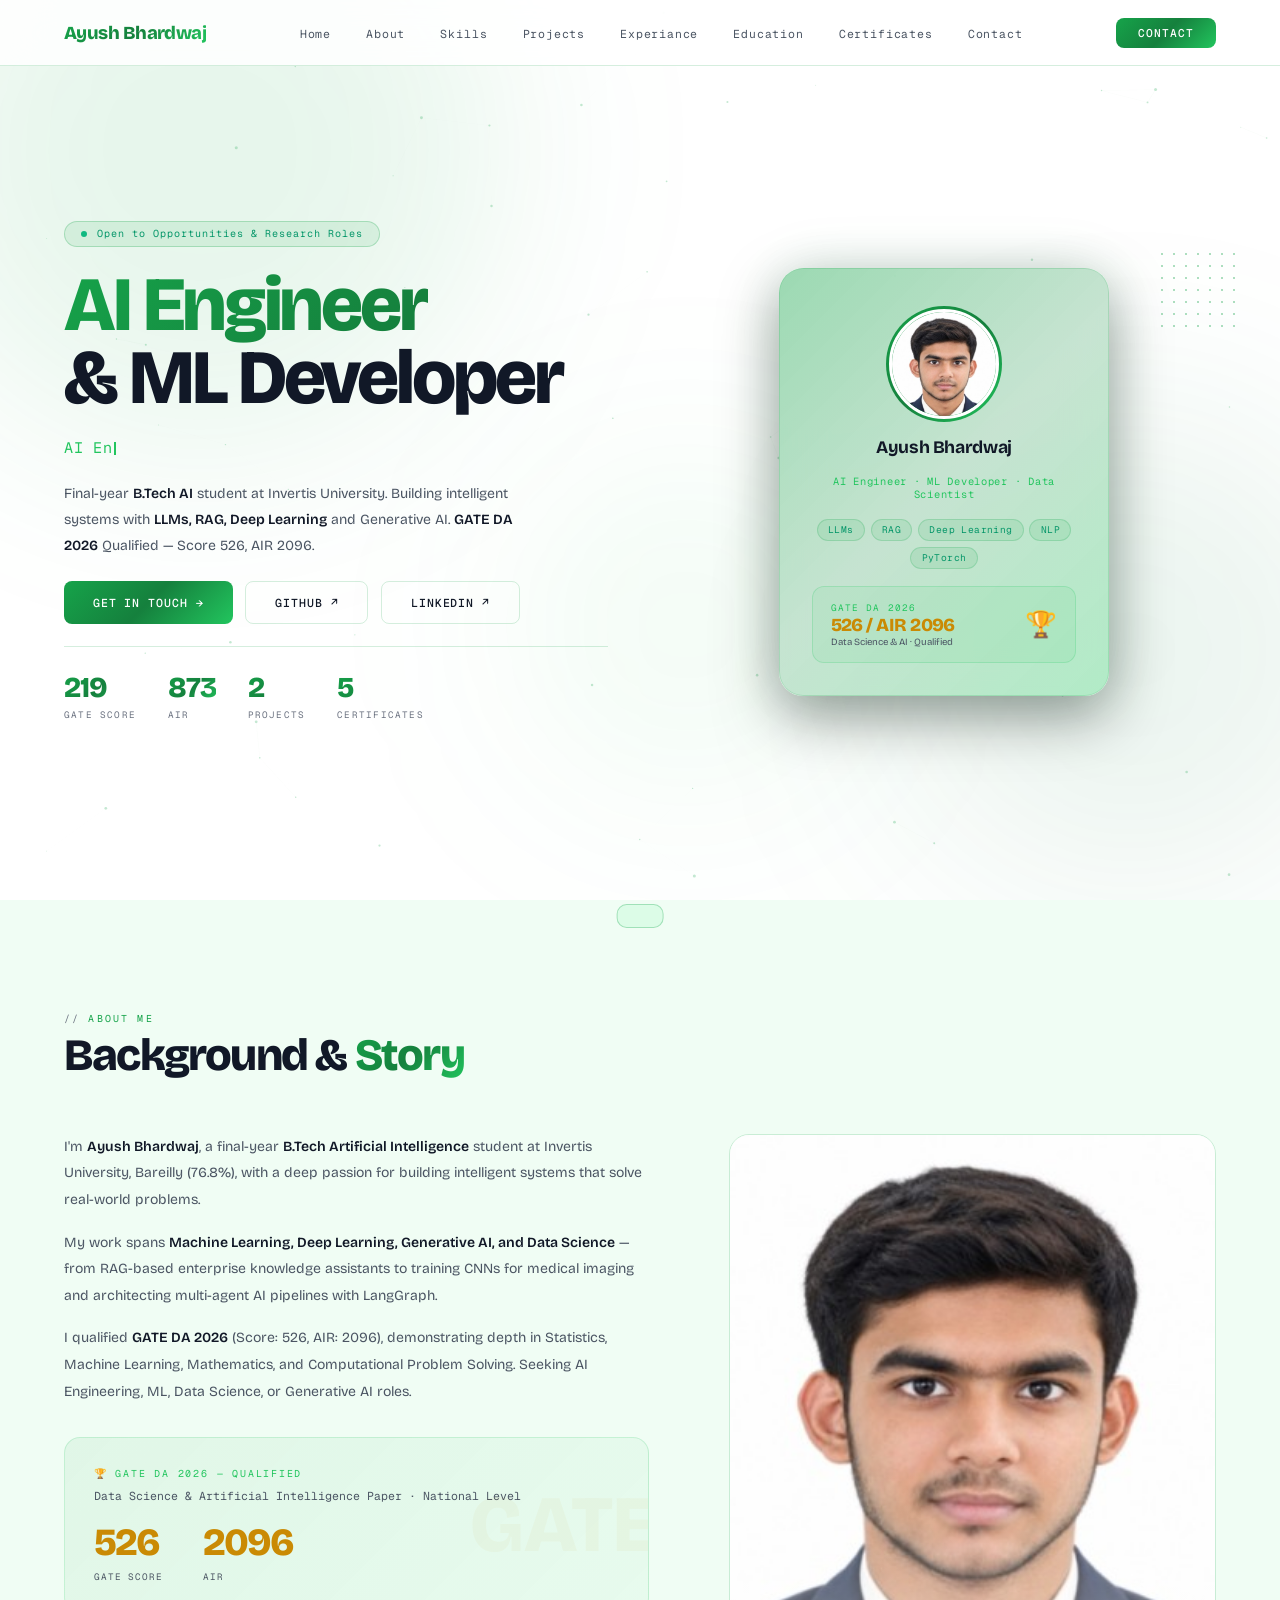
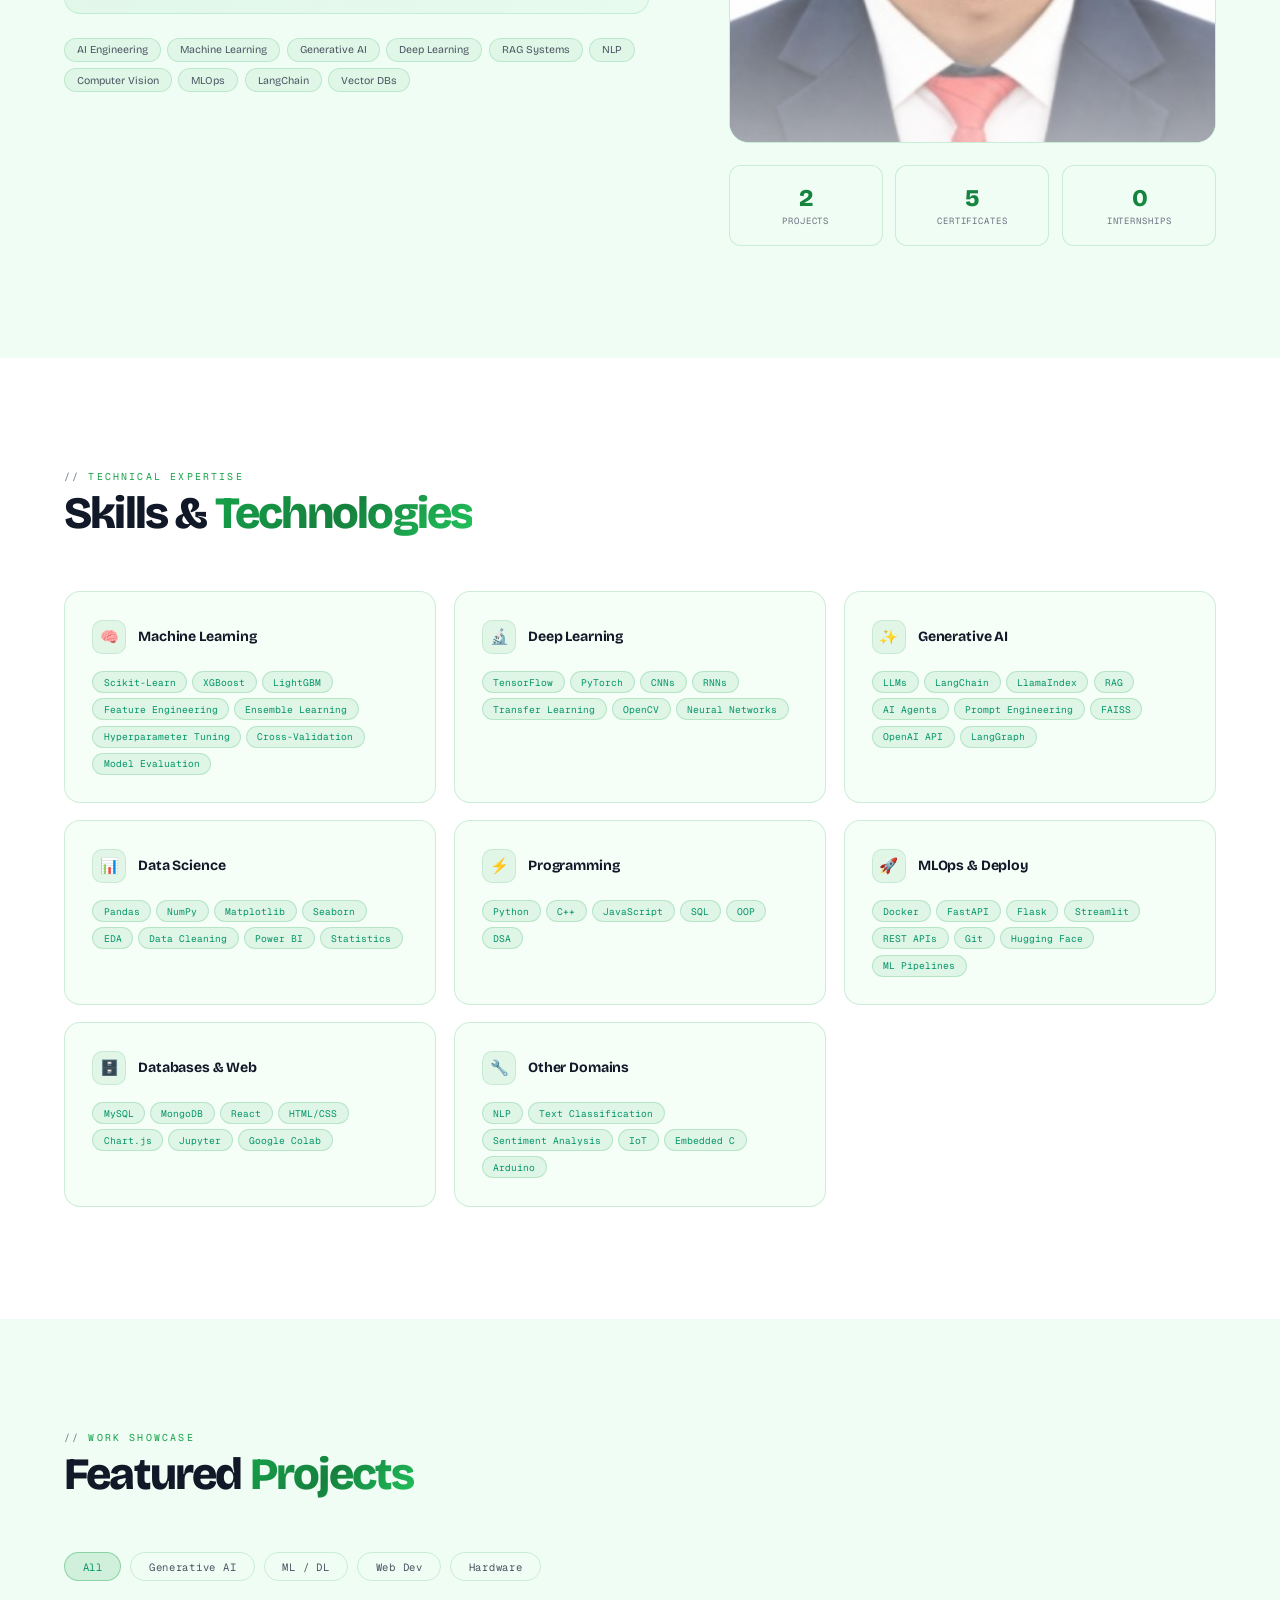
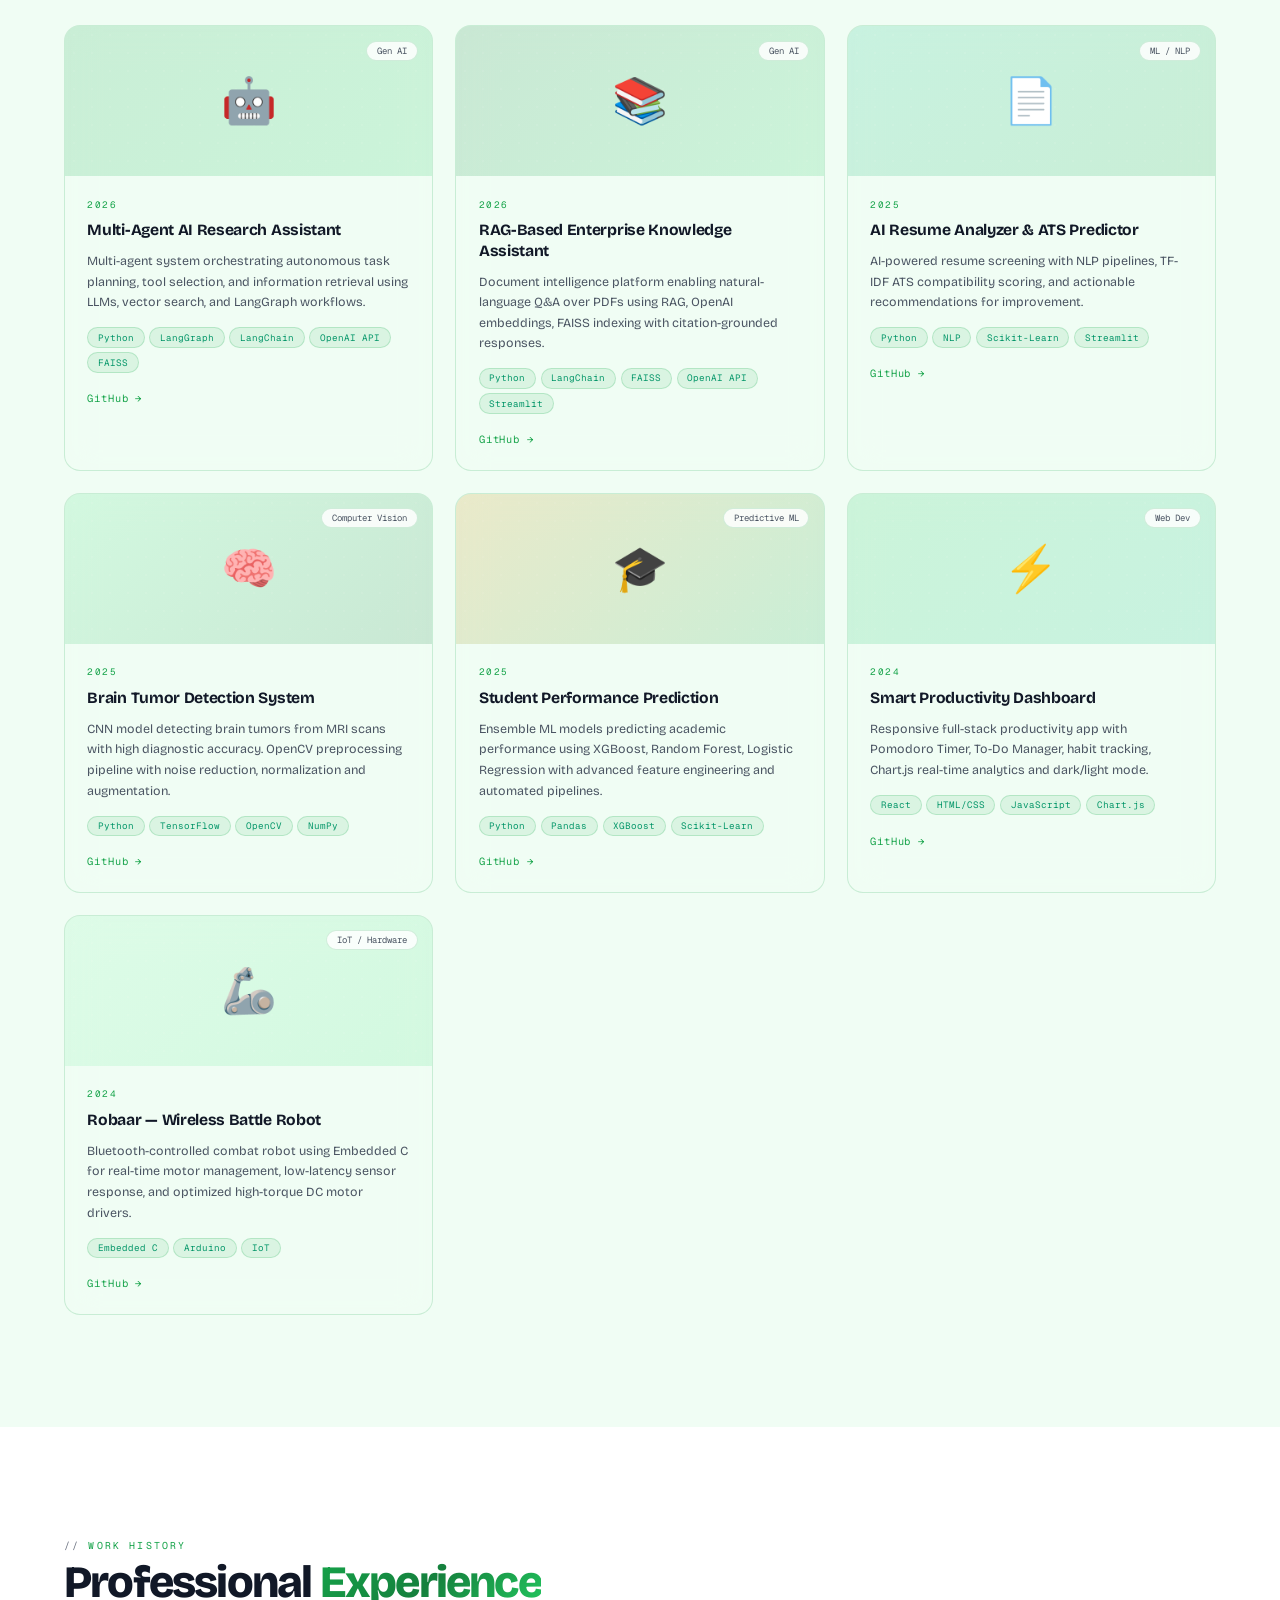
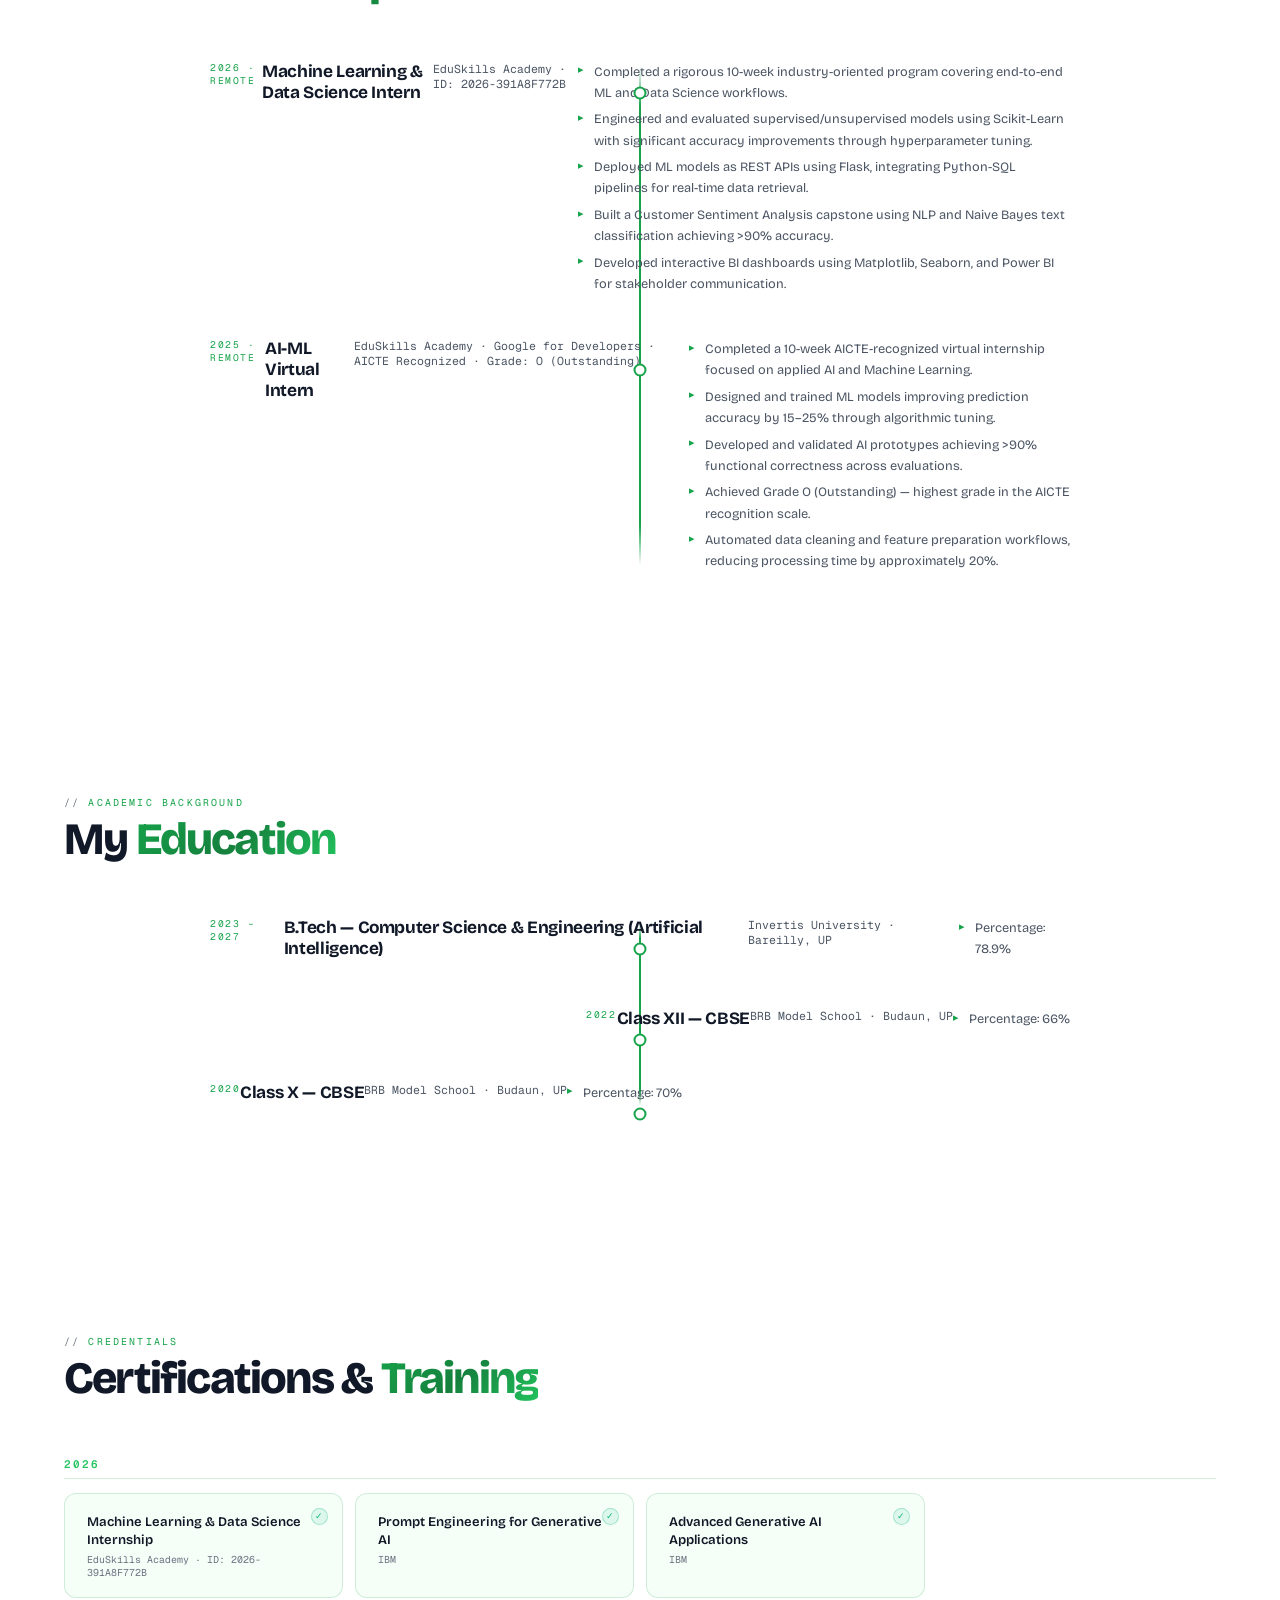
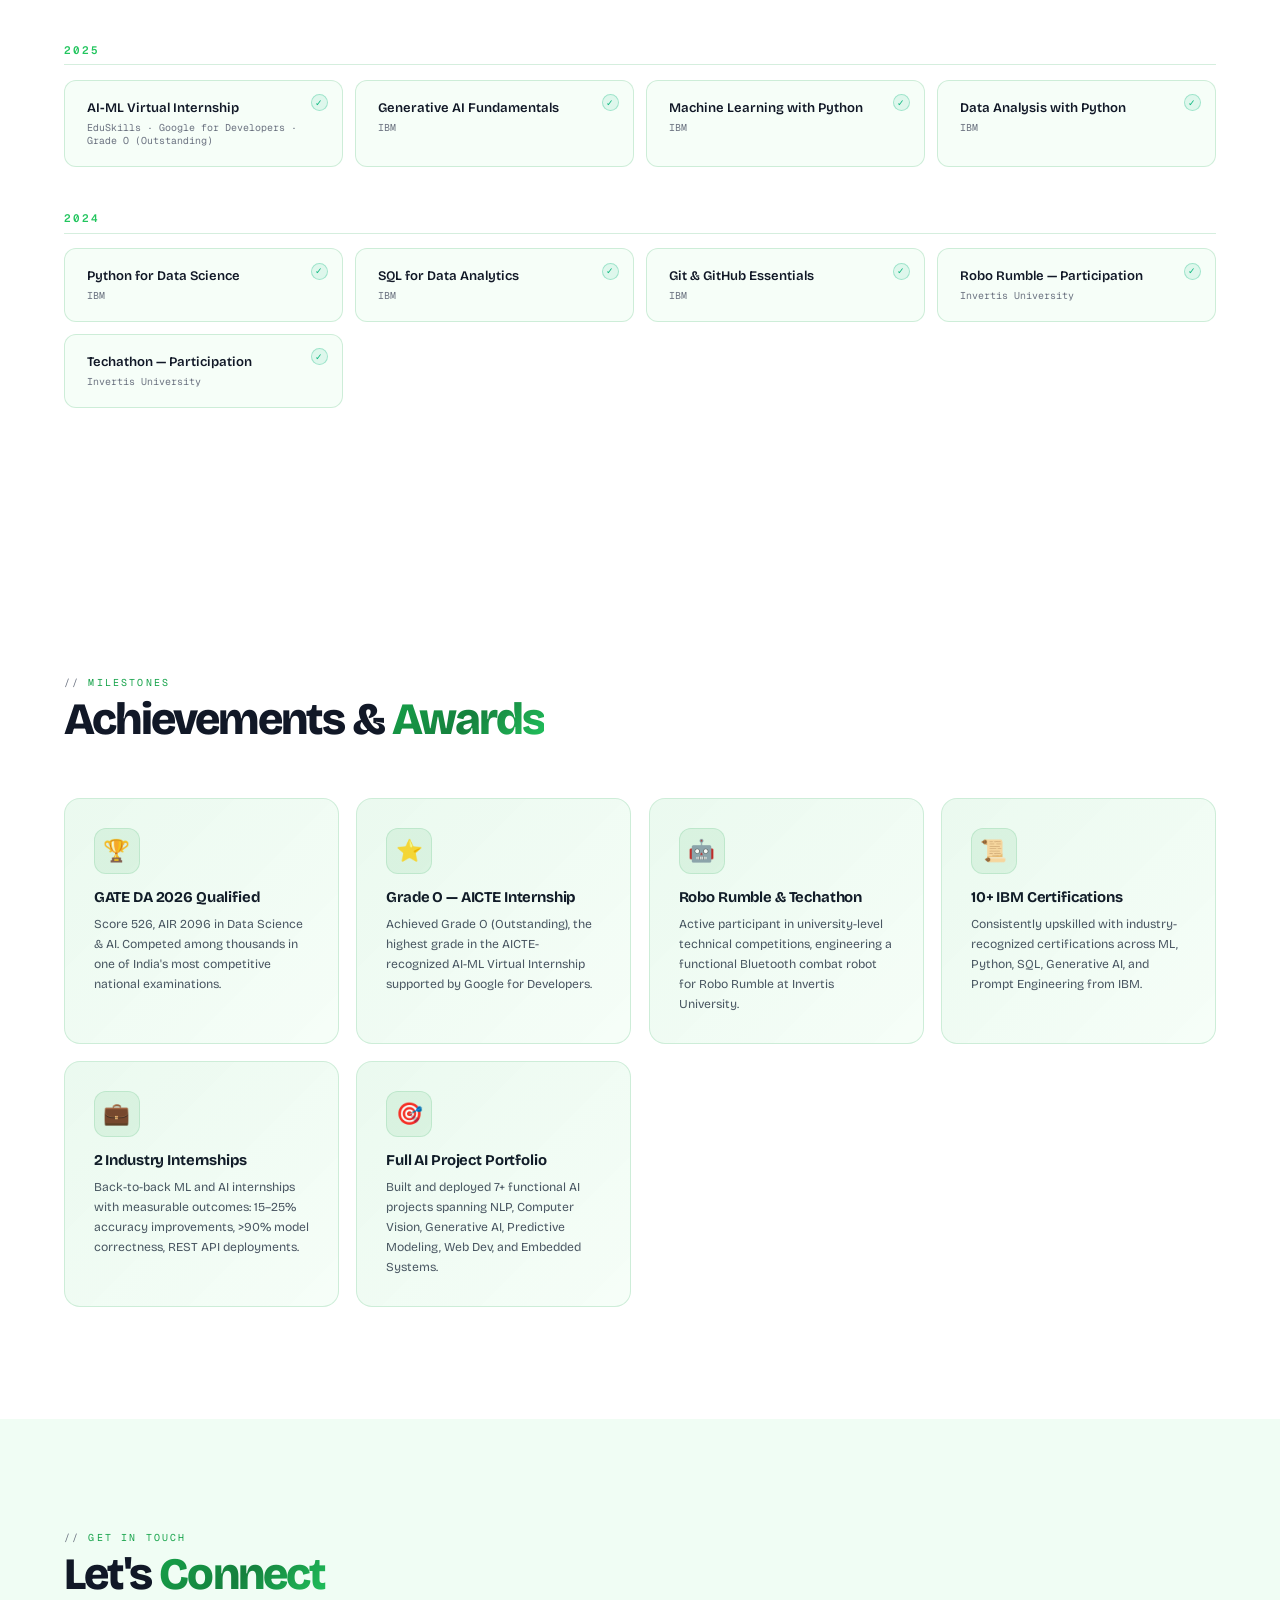
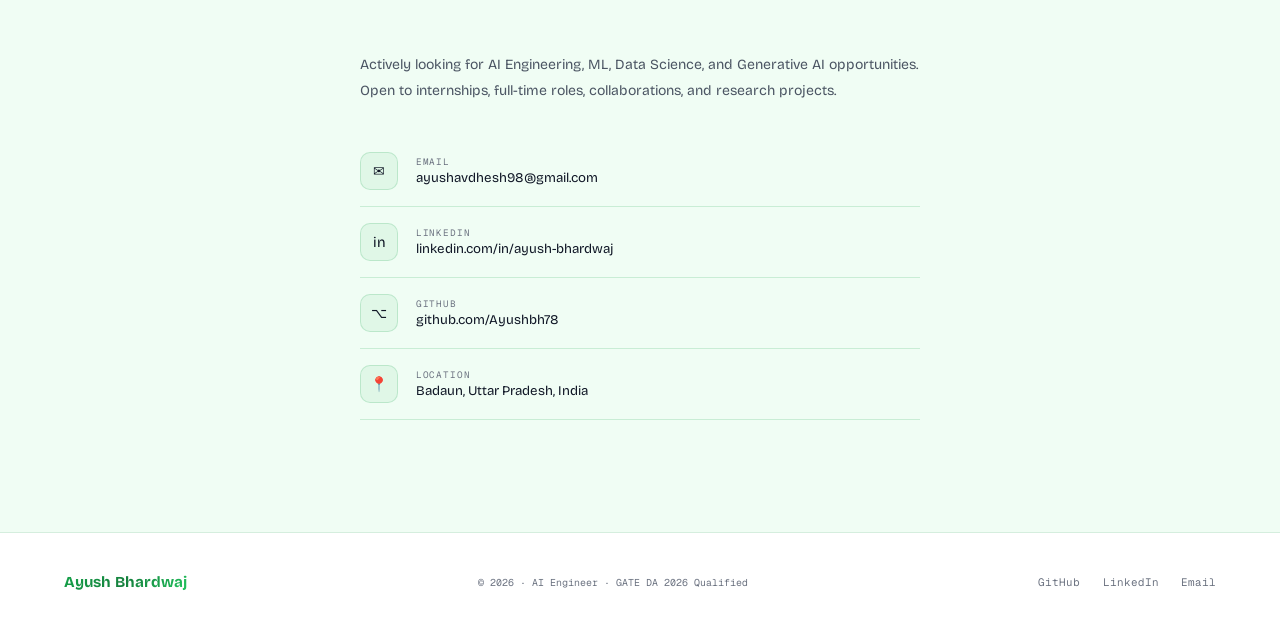
==== commit f0012956: "Update index.html" ====
--- a/index.html
+++ b/index.html
@@ -50,8 +50,10 @@
     <li><a href="#experience">Experiance</a></li><li><a href="#education">Education</a></li>
     <li><a href="#certifications">Certificates</a></li><li><a href="#contact">Contact</a></li>
   </ul>
-  <button type="button" class="nav-cta" onclick="openContactModal()">Contact</button>
-  <div class="hamburger" onclick="toggleNav()"><span></span><span></span><span></span></div>
+  <div class="nav-actions">
+    <button type="button" class="nav-cta" onclick="openContactModal()">Contact</button>
+    <div class="hamburger" onclick="toggleNav()"><span></span><span></span><span></span></div>
+  </div>
 </nav>
 
 <section id="hero">
@@ -195,63 +197,64 @@
   <h2 class="section-title">Professional <span>Experience</span></h2>
   <div class="exp-timeline">
     <div class="exp-item">
-      <div class="exp-card glass">
-        <div class="exp-date">2026 &middot; Remote</div>
-        <div class="exp-role">Machine Learning &amp; Data Science Intern</div>
-        <div class="exp-org">EduSkills Academy &middot; ID: 2026-391A8F772B</div>
-        <ul class="exp-list">
-          <li>Completed a rigorous 10-week industry-oriented program covering end-to-end ML and Data Science workflows.</li>
-          <li>Engineered and evaluated supervised/unsupervised models using Scikit-Learn with significant accuracy improvements through hyperparameter tuning.</li>
-          <li>Deployed ML models as REST APIs using Flask, integrating Python-SQL pipelines for real-time data retrieval.</li>
-          <li>Built a Customer Sentiment Analysis capstone using NLP and Naive Bayes text classification achieving &gt;90% accuracy.</li>
-          <li>Developed interactive BI dashboards using Matplotlib, Seaborn, and Power BI for stakeholder communication.</li>
-        </ul>
-      </div>
-    </div>
-    <div class="exp-item">
-      <div class="exp-card glass">
-        <div class="exp-date">2025 &middot; Remote</div>
-        <div class="exp-role">AI-ML Virtual Intern</div>
-        <div class="exp-org">EduSkills Academy &middot; Google for Developers &middot; AICTE Recognized &middot; Grade: O (Outstanding)</div>
-        <ul class="exp-list">
-          <li>Completed a 10-week AICTE-recognized virtual internship focused on applied AI and Machine Learning.</li>
-          <li>Designed and trained ML models improving prediction accuracy by 15–25% through algorithmic tuning.</li>
-          <li>Developed and validated AI prototypes achieving &gt;90% functional correctness across evaluations.</li>
-          <li>Achieved Grade O (Outstanding) — highest grade in the AICTE recognition scale.</li>
-          <li>Automated data cleaning and feature preparation workflows, reducing processing time by approximately 20%.</li>
-        </ul>
-      </div>
+      <div class="exp-dot"></div>
+      <div class="exp-date">2026 &middot; Remote</div>
+      <div class="exp-role">Machine Learning &amp; Data Science Intern</div>
+      <div class="exp-org">EduSkills Academy &middot; ID: 2026-391A8F772B</div>
+      <ul class="exp-list">
+        <li>Completed a rigorous 10-week industry-oriented program covering end-to-end ML and Data Science workflows.</li>
+        <li>Engineered and evaluated supervised/unsupervised models using Scikit-Learn with significant accuracy improvements through hyperparameter tuning.</li>
+        <li>Deployed ML models as REST APIs using Flask, integrating Python-SQL pipelines for real-time data retrieval.</li>
+        <li>Built a Customer Sentiment Analysis capstone using NLP and Naive Bayes text classification achieving &gt;90% accuracy.</li>
+        <li>Developed interactive BI dashboards using Matplotlib, Seaborn, and Power BI for stakeholder communication.</li>
+      </ul>
+    </div>
+    <div class="exp-item">
+      <div class="exp-dot"></div>
+      <div class="exp-date">2025 &middot; Remote</div>
+      <div class="exp-role">AI-ML Virtual Intern</div>
+      <div class="exp-org">EduSkills Academy &middot; Google for Developers &middot; AICTE Recognized &middot; Grade: O (Outstanding)</div>
+      <ul class="exp-list">
+        <li>Completed a 10-week AICTE-recognized virtual internship focused on applied AI and Machine Learning.</li>
+        <li>Designed and trained ML models improving prediction accuracy by 15–25% through algorithmic tuning.</li>
+        <li>Developed and validated AI prototypes achieving &gt;90% functional correctness across evaluations.</li>
+        <li>Achieved Grade O (Outstanding) — highest grade in the AICTE recognition scale.</li>
+        <li>Automated data cleaning and feature preparation workflows, reducing processing time by approximately 20%.</li>
+      </ul>
     </div>
   </div>
 </section>
 
 <section id="education">
   <div class="section-pre">Academic Background</div>
-  <h2 class="section-title" style="font-size:clamp(2.1rem,4.2vw,3.4rem);">My <span>Education</span></h2>
-  <div class="exp-timeline edu-timeline">
-    <div class="exp-item">
-      <div class="exp-card edu-card glass">
-        <div class="edu-year">2023 &ndash; 2027</div>
-        <div class="edu-degree">B.Tech &mdash; Computer Science &amp; Engineering (Artificial Intelligence)</div>
-        <div class="edu-inst">Invertis University &middot; Bareilly, UP</div>
-        <div class="edu-detail"><strong>Percentage:</strong> 78.9%</div>
-      </div>
-    </div>
-    <div class="exp-item">
-      <div class="exp-card edu-card glass">
-        <div class="edu-year">2022</div>
-        <div class="edu-degree">Class XII &mdash; CBSE</div>
-        <div class="edu-inst">BRB Model School &middot; Budaun, UP</div>
-        <div class="edu-detail"><strong>Percentage:</strong> 66%</div>
-      </div>
-    </div>
-    <div class="exp-item">
-      <div class="exp-card edu-card glass">
-        <div class="edu-year">2020</div>
-        <div class="edu-degree">Class X &mdash; CBSE</div>
-        <div class="edu-inst">BRB Model School &middot; Budaun, UP</div>
-        <div class="edu-detail"><strong>Percentage:</strong> 70%</div>
-      </div>
+  <h2 class="section-title">My <span>Education</span></h2>
+  <div class="exp-timeline">
+    <div class="exp-item">
+      <div class="exp-dot"></div>
+      <div class="exp-date">2023 &ndash; 2027</div>
+      <div class="exp-role">B.Tech &mdash; Computer Science &amp; Engineering (Artificial Intelligence)</div>
+      <div class="exp-org">Invertis University &middot; Bareilly, UP</div>
+      <ul class="exp-list">
+        <li>Percentage: 78.9%</li>
+      </ul>
+    </div>
+    <div class="exp-item">
+      <div class="exp-dot"></div>
+      <div class="exp-date">2022</div>
+      <div class="exp-role">Class XII &mdash; CBSE</div>
+      <div class="exp-org">BRB Model School &middot; Budaun, UP</div>
+      <ul class="exp-list">
+        <li>Percentage: 66%</li>
+      </ul>
+    </div>
+    <div class="exp-item">
+      <div class="exp-dot"></div>
+      <div class="exp-date">2020</div>
+      <div class="exp-role">Class X &mdash; CBSE</div>
+      <div class="exp-org">BRB Model School &middot; Budaun, UP</div>
+      <ul class="exp-list">
+        <li>Percentage: 70%</li>
+      </ul>
     </div>
   </div>
 </section>
--- a/css/style.css
+++ b/css/style.css
@@ -247,6 +247,16 @@
 #cmd-box{width:540px;background:var(--surface2);border:1px solid rgba(22,163,74,.28);border-radius:16px;overflow:hidden;box-shadow:0 20px 60px rgba(0,0,0,.5);}
 #cmd-in{width:100%;padding:1rem 1.2rem;background:transparent;border:none;border-bottom:1px solid var(--border);color:var(--text);font-family:'Geist Mono',monospace;font-size:.85rem;outline:none;}
 .cmd-results{max-height:300px;overflow-y:auto;}
+
+/* CONTACT MODAL */
+#contact-ov{position:fixed;inset:0;background:rgba(0,0,0,.72);z-index:500;display:none;align-items:center;justify-content:center;backdrop-filter:blur(8px);padding:1.5rem;}
+#contact-ov.open{display:flex;}
+#contact-box{width:460px;max-width:100%;max-height:88vh;overflow-y:auto;background:var(--surface2);border:1px solid rgba(22,163,74,.28);border-radius:16px;box-shadow:0 20px 60px rgba(0,0,0,.5);}
+.contact-modal-hdr{display:flex;align-items:center;justify-content:space-between;padding:1.1rem 1.5rem;border-bottom:1px solid var(--border);}
+.contact-modal-title{font-size:1.05rem;font-weight:700;letter-spacing:-.02em;}
+.contact-modal-close{background:none;border:none;font-size:1.5rem;line-height:1;color:var(--muted);cursor:pointer;padding:0;transition:color .18s ease;}
+.contact-modal-close:hover{color:var(--indigo);}
+select.f-input{appearance:none;-webkit-appearance:none;cursor:pointer;}
 .cmd-row{padding:.8rem 1.2rem;cursor:pointer;display:flex;align-items:center;gap:.8rem;font-size:.8rem;transition:background .15s;color:var(--text);}
 .cmd-row:hover,.cmd-row.active{background:rgba(22,163,74,.11);color:var(--violet);}
 .cmd-k{font-family:'Geist Mono',monospace;font-size:.56rem;letter-spacing:.08em;text-transform:uppercase;color:var(--dim);}
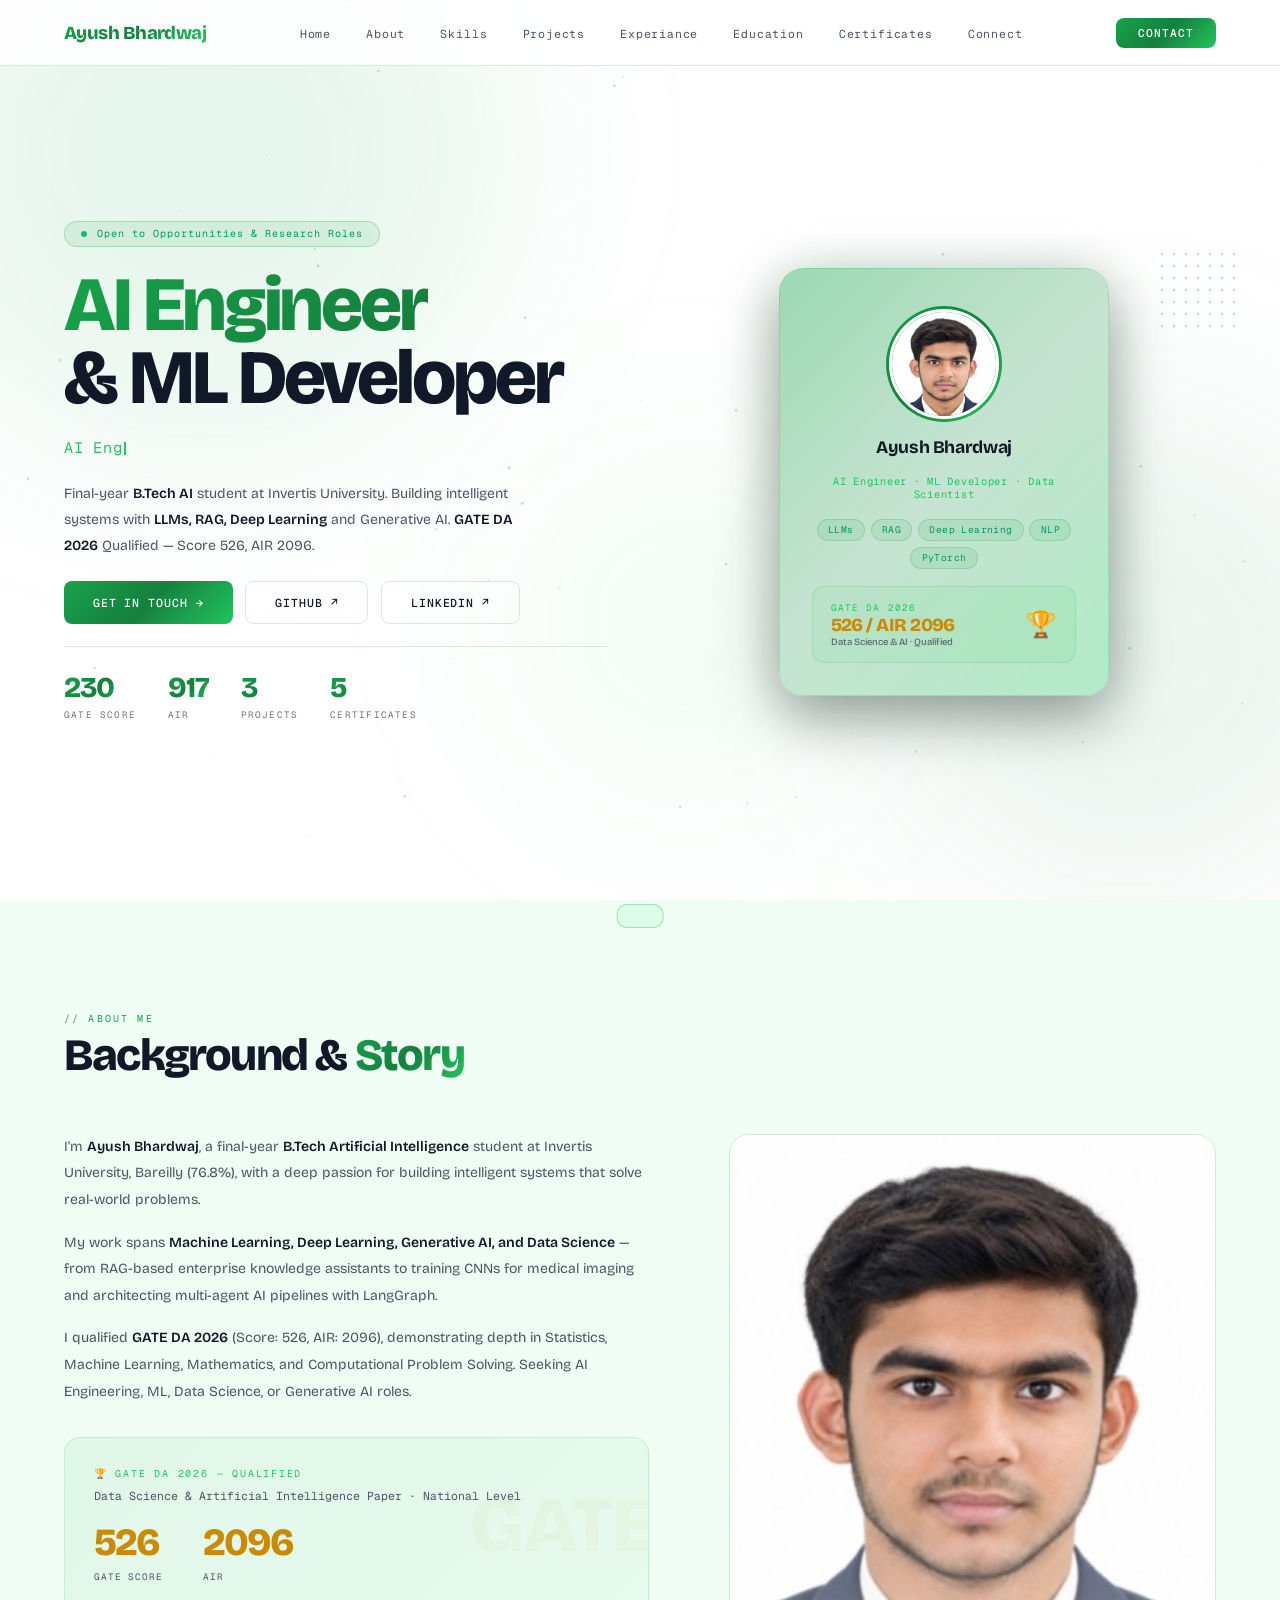
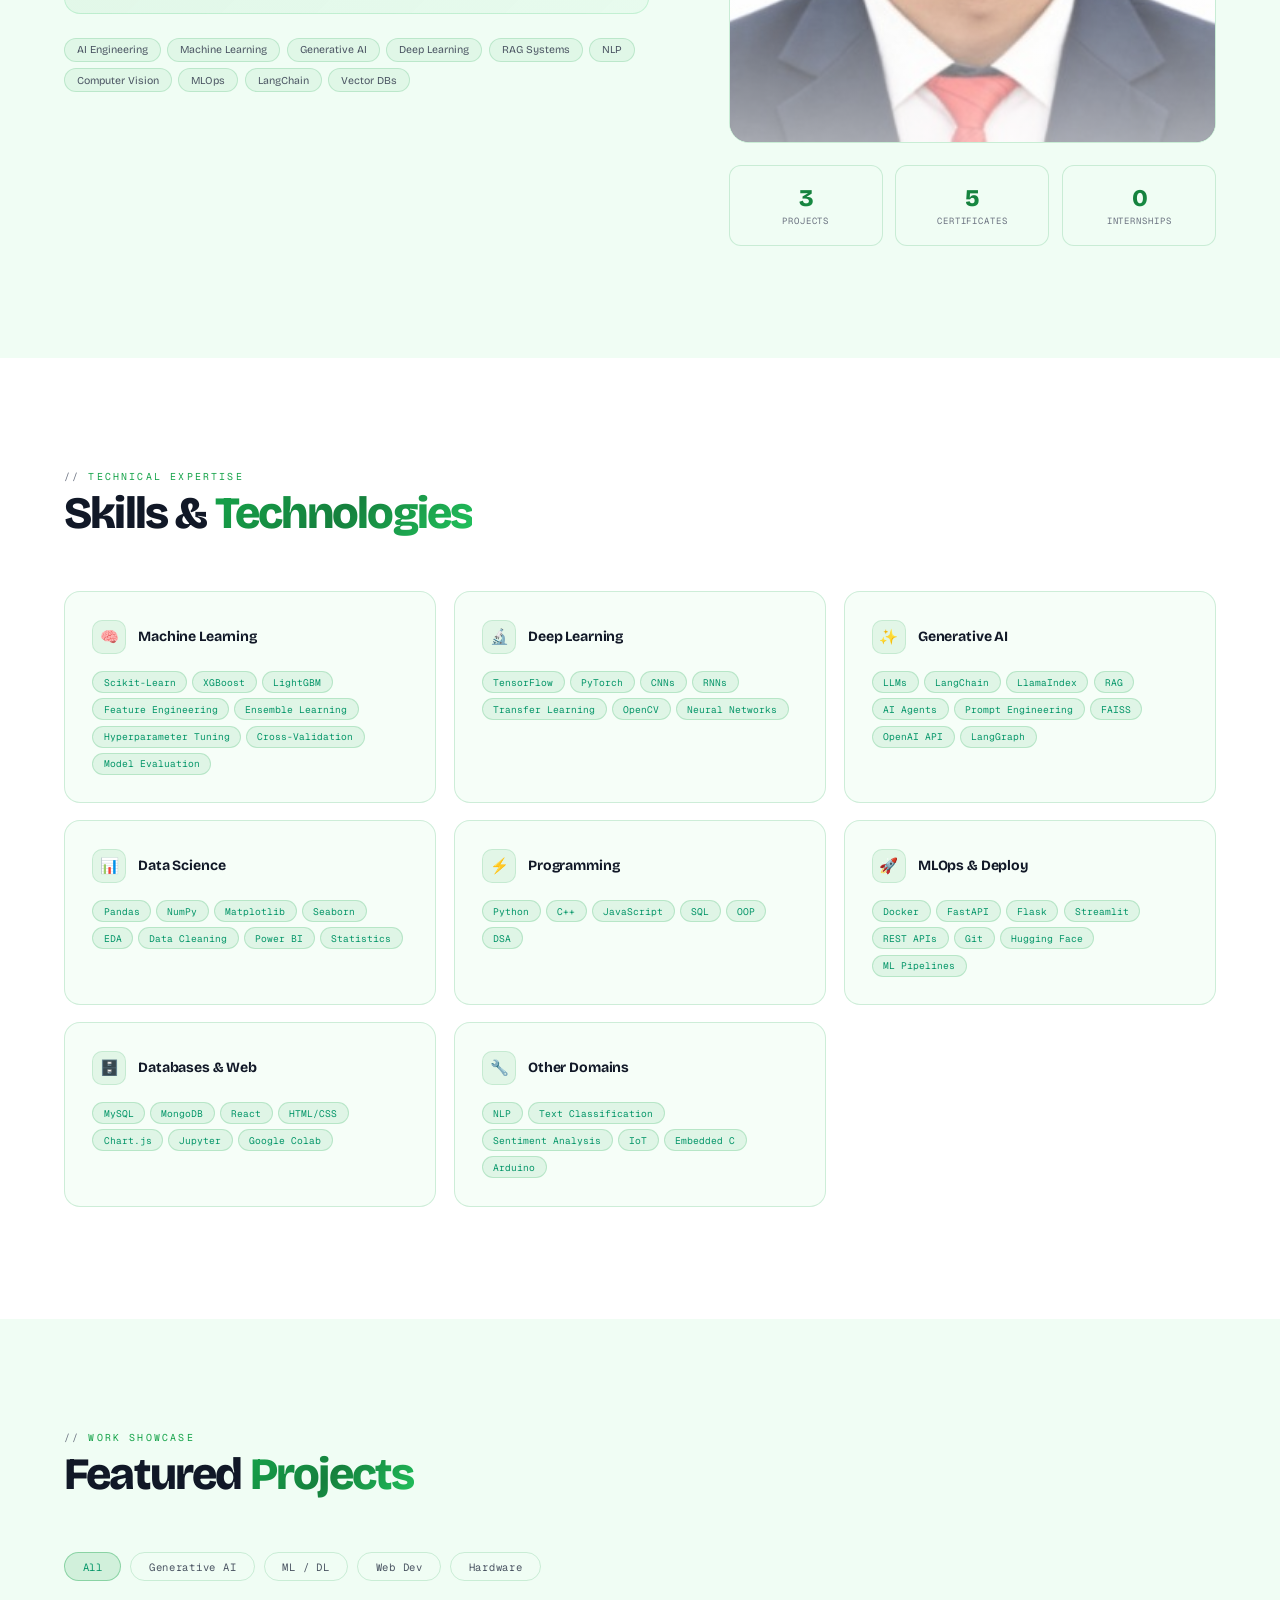
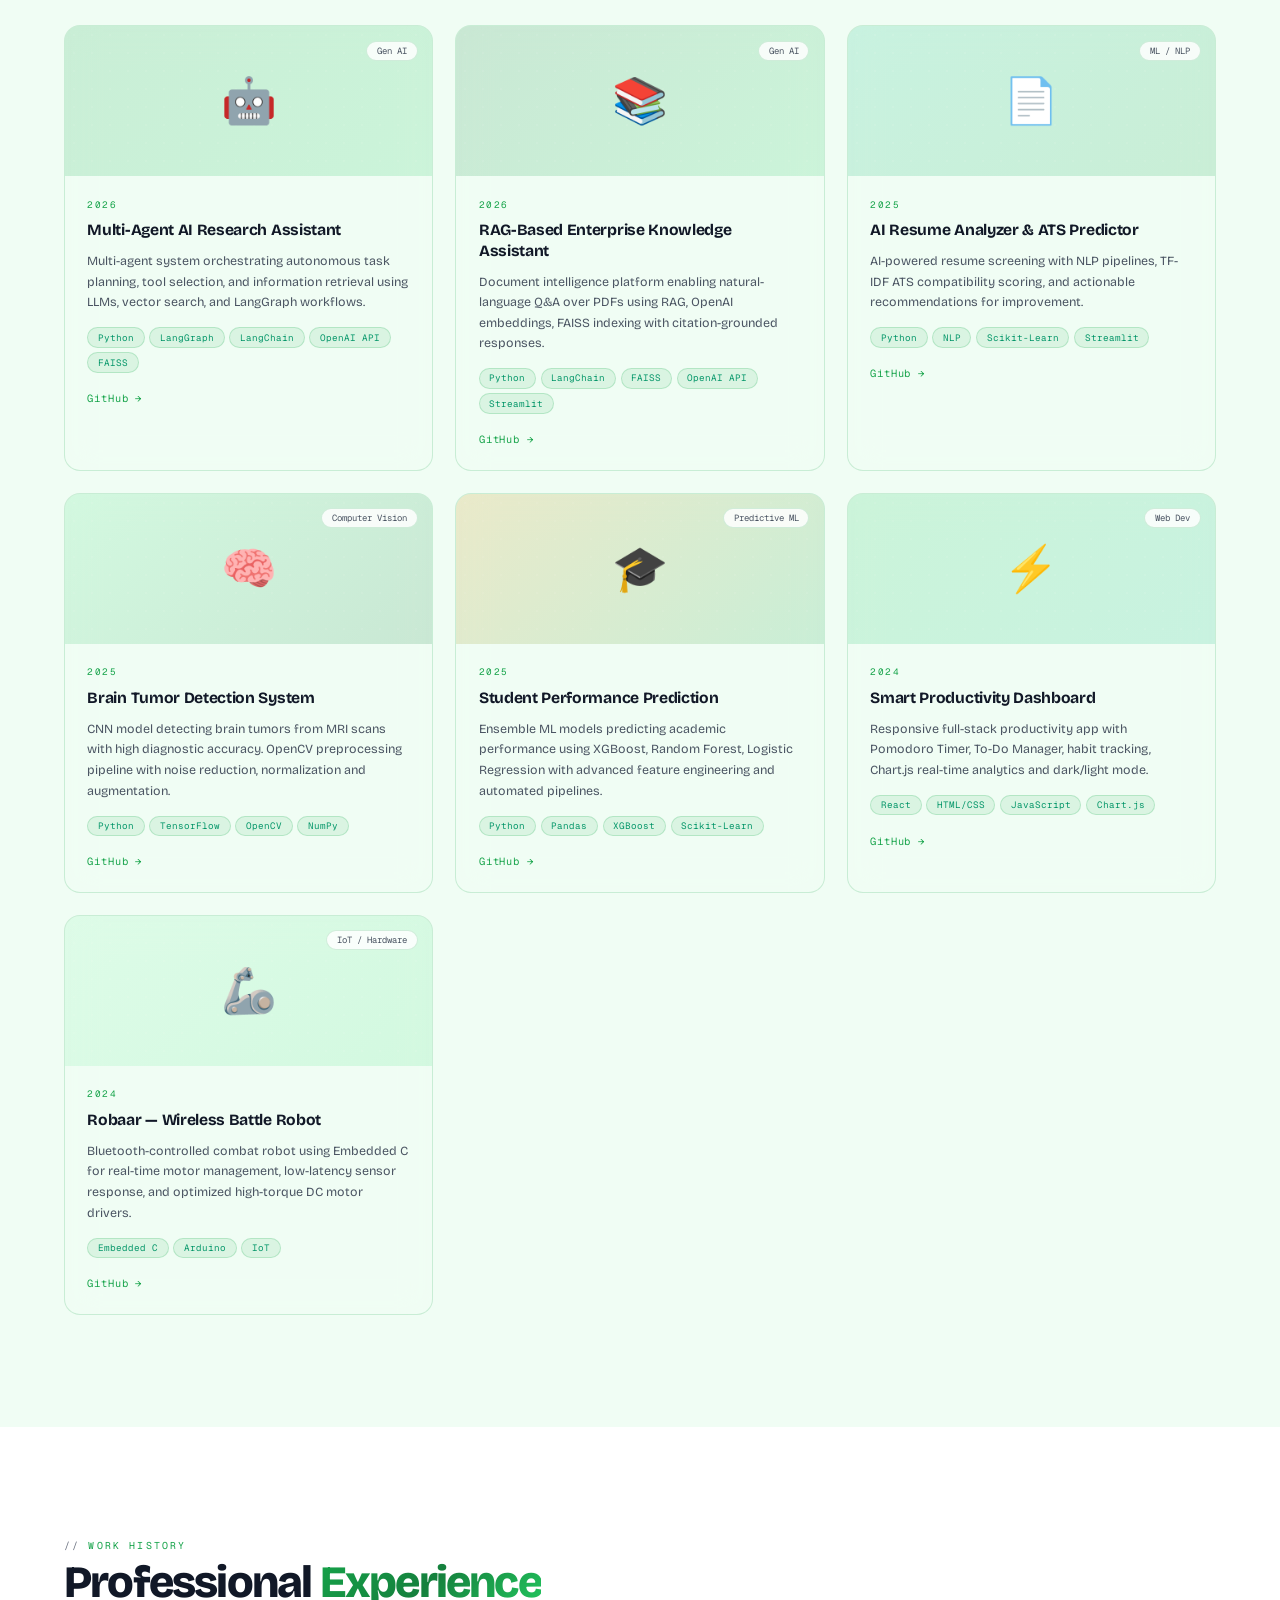
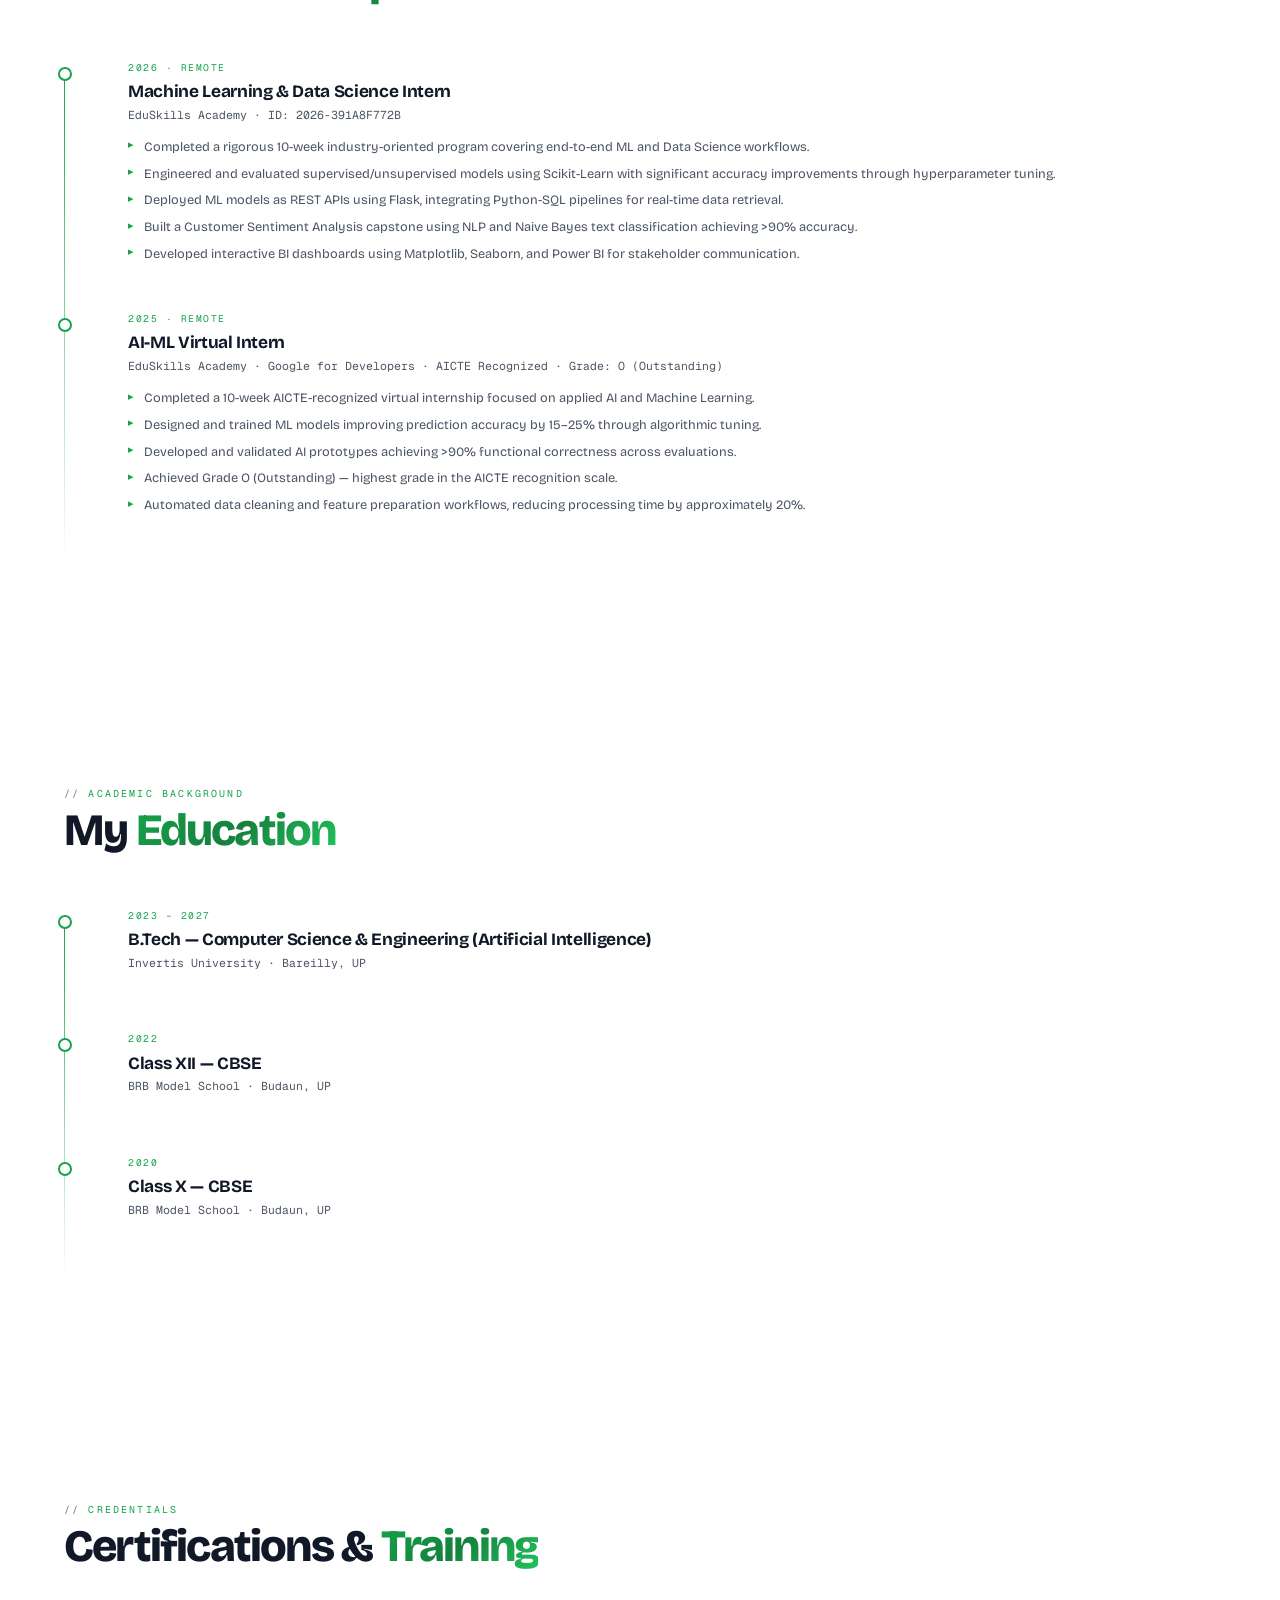
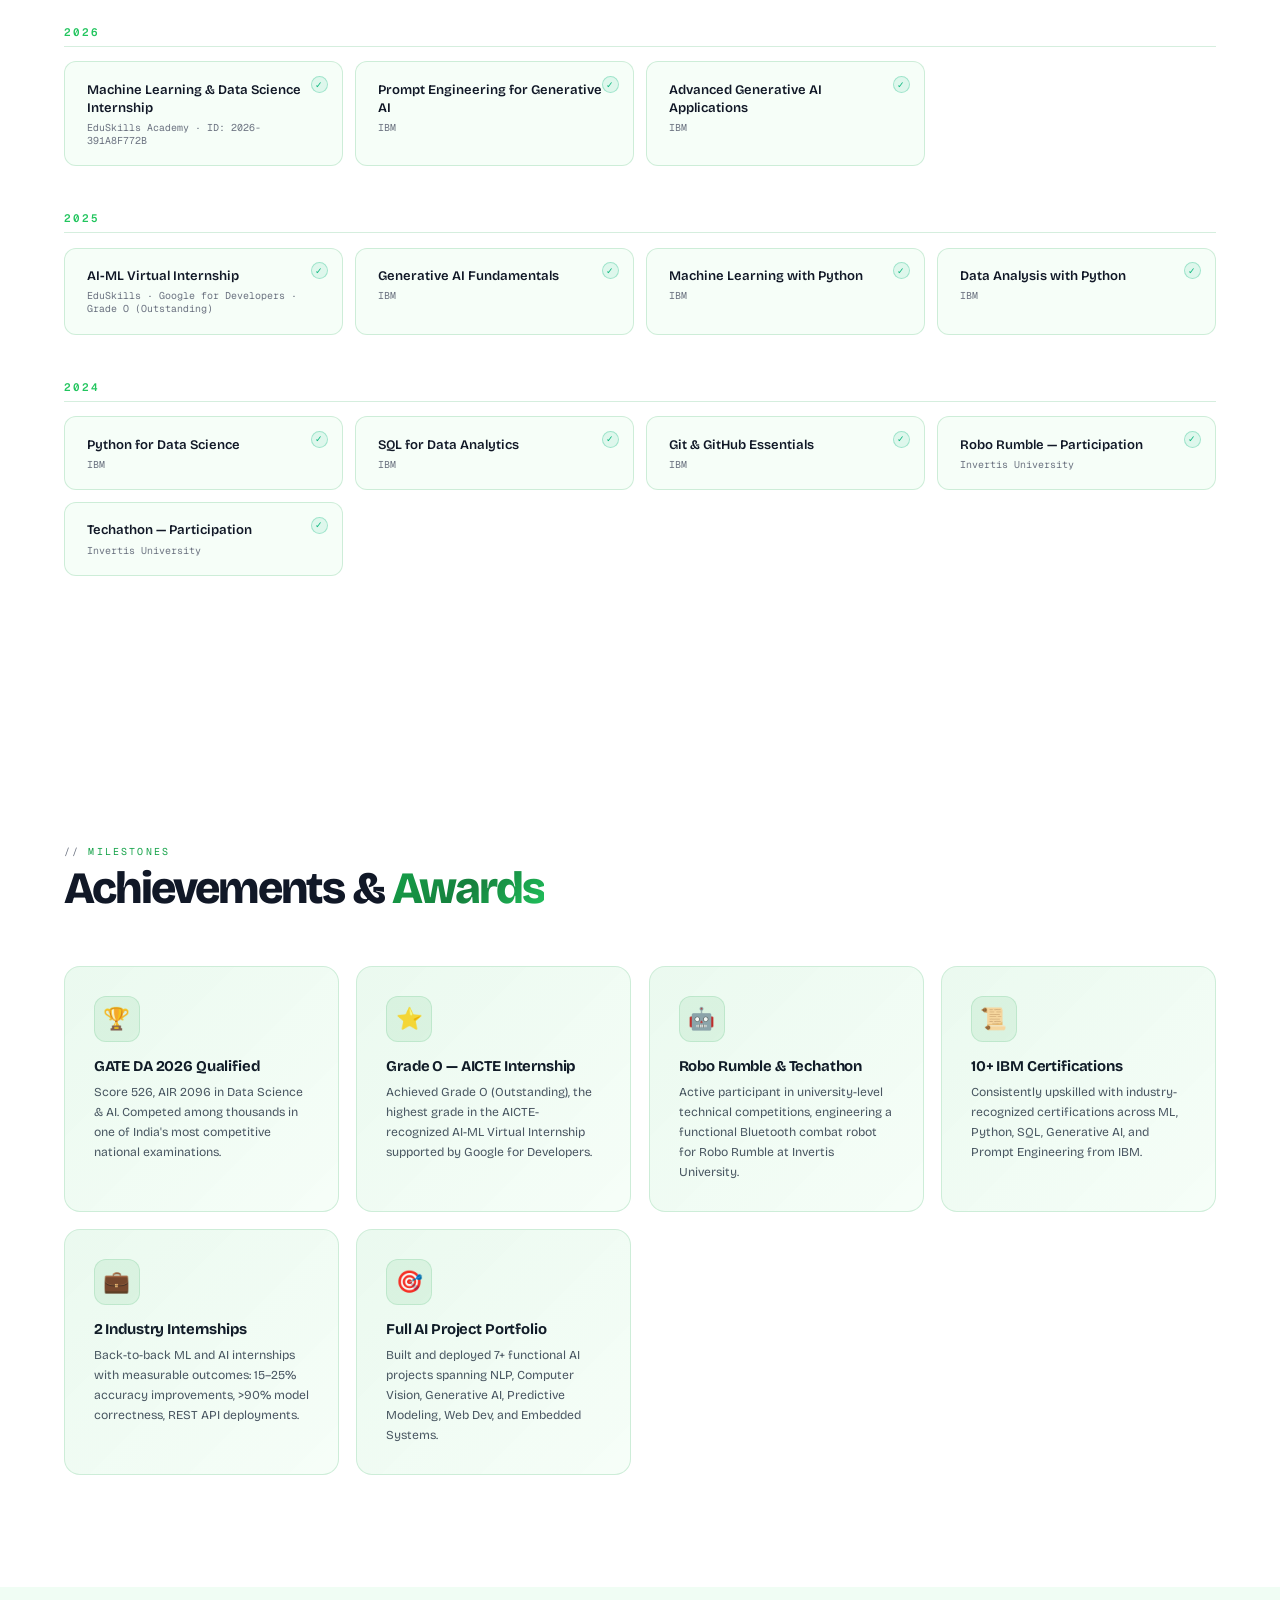
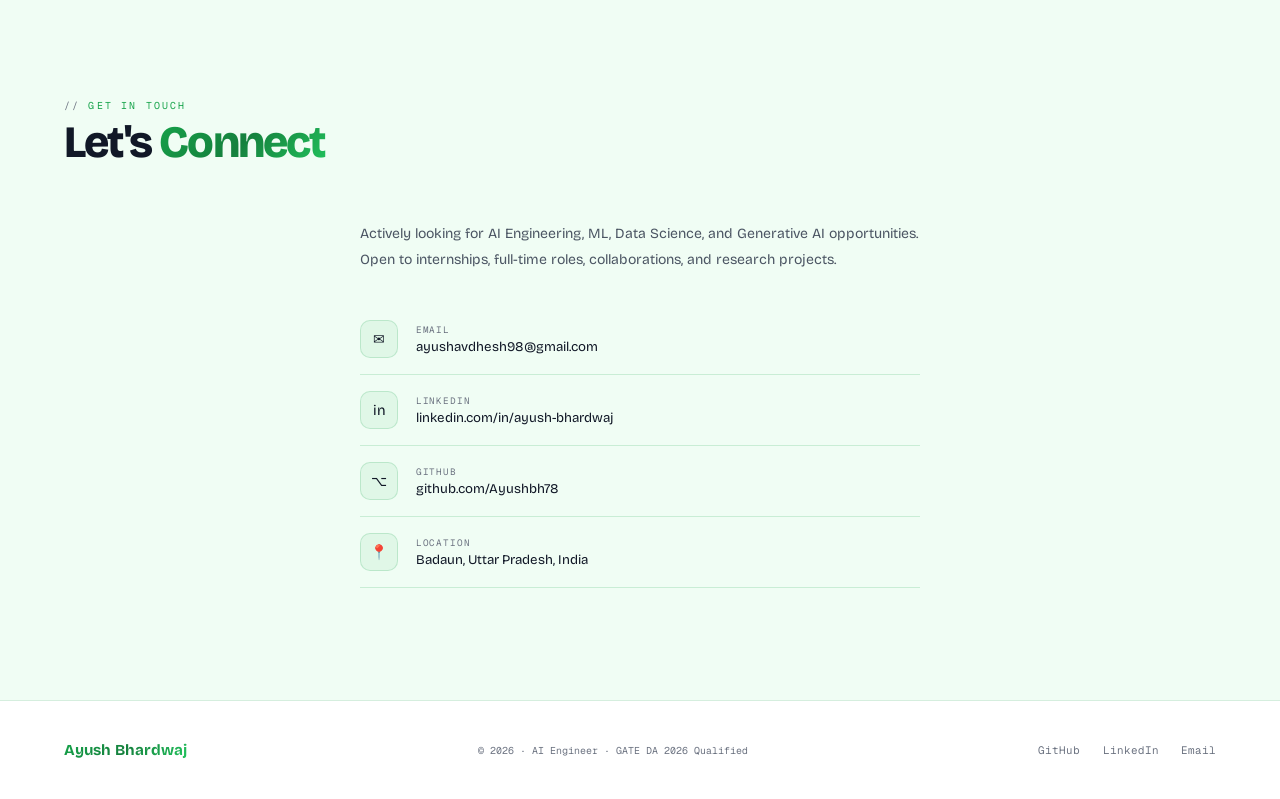
==== commit a93149bb: "Update index.html" ====
--- a/index.html
+++ b/index.html
@@ -11,7 +11,7 @@
 <link rel="stylesheet" href="css/style.css"/>
 </head>
 <body>
-<div id="loading"><div class="load-logo">AYUSH BHARDWAJ</div><div class="load-bar"><div class="load-fill"></div></div><div class="load-sub">INITIALIZING ...</div></div>
+<div id="loading"><div class="load-logo">AYUSH BHARDWAJ</div><div class="load-bar"><div class="load-fill"></div></div><div class="load-sub"></div></div>
 <div class="blob b1"></div><div class="blob b2"></div><div class="blob b3"></div>
 <canvas id="cv"></canvas>
 <div id="cmd-ov" onclick="closeCmd(event)"><div id="cmd-box"><input id="cmd-in" placeholder="Search sections, projects, skills..." oninput="filterCmd(this.value)" onkeydown="cmdKey(event)" autocomplete="off"/><div class="cmd-results" id="cmd-res"></div></div></div>
@@ -48,7 +48,7 @@
     <li><a href="#hero">Home</a></li><li><a href="#about">About</a></li><li><a href="#skills">Skills</a></li>
     <li><a href="#projects">Projects</a></li>
     <li><a href="#experience">Experiance</a></li><li><a href="#education">Education</a></li>
-    <li><a href="#certifications">Certificates</a></li><li><a href="#contact">Contact</a></li>
+    <li><a href="#certifications">Certificates</a></li><li><a href="#contact">Connect</a></li>
   </ul>
   <div class="nav-actions">
     <button type="button" class="nav-cta" onclick="openContactModal()">Contact</button>
@@ -235,7 +235,7 @@
       <div class="exp-role">B.Tech &mdash; Computer Science &amp; Engineering (Artificial Intelligence)</div>
       <div class="exp-org">Invertis University &middot; Bareilly, UP</div>
       <ul class="exp-list">
-        <li>Percentage: 78.9%</li>
+        
       </ul>
     </div>
     <div class="exp-item">
@@ -244,7 +244,7 @@
       <div class="exp-role">Class XII &mdash; CBSE</div>
       <div class="exp-org">BRB Model School &middot; Budaun, UP</div>
       <ul class="exp-list">
-        <li>Percentage: 66%</li>
+        
       </ul>
     </div>
     <div class="exp-item">
@@ -253,7 +253,7 @@
       <div class="exp-role">Class X &mdash; CBSE</div>
       <div class="exp-org">BRB Model School &middot; Budaun, UP</div>
       <ul class="exp-list">
-        <li>Percentage: 70%</li>
+        
       </ul>
     </div>
   </div>
--- a/css/style.css
+++ b/css/style.css
@@ -43,6 +43,7 @@
 .nav-cta:hover{opacity:.85;transform:translateY(-1px);}
 .hamburger{display:none;flex-direction:column;gap:5px;cursor:pointer;}
 .hamburger span{width:22px;height:2px;background:var(--text);transition:all .3s;}
+.nav-actions{display:flex;align-items:center;gap:1.1rem;}
 
 /* HERO */
 #hero{min-height:100vh;display:grid;grid-template-columns:1fr 1fr;gap:4rem;align-items:center;padding:8rem 4rem 4rem;position:relative;z-index:1;}
@@ -136,33 +137,19 @@
 .sk-tag{padding:.22rem .65rem;border-radius:100px;background:rgba(22,163,74,.1);font-family:'Geist Mono',monospace;font-size:.6rem;color:var(--violet);border:1px solid rgba(22,163,74,.2);transition:background .15s ease,border-color .15s ease,color .15s ease;}
 .sk-tag:hover{background:rgba(22,163,74,.18);border-color:rgba(22,163,74,.45);color:var(--violet);}
 
-/* EXPERIENCE & EDUCATION — alternating timeline */
-.exp-timeline{position:relative;max-width:860px;margin:0 auto;}
-.exp-timeline::before{content:"";position:absolute;left:50%;top:.4rem;bottom:.4rem;width:2px;background:linear-gradient(to bottom,transparent,var(--indigo) 8%,var(--indigo) 92%,transparent);transform:translateX(-1px);}
-.exp-item{position:relative;display:flex;width:100%;margin-bottom:2.75rem;opacity:0;transform:translateY(20px);transition:opacity .55s,transform .55s;}
-.exp-item:last-child{margin-bottom:0;}
+/* EXPERIENCE & EDUCATION */
+.exp-timeline{position:relative;padding-left:1.5rem;}
+.exp-timeline::before{content:"";position:absolute;left:0;top:8px;bottom:0;width:1px;background:linear-gradient(to bottom,var(--indigo),transparent);}
+.exp-item{position:relative;padding:0 0 3rem 2.5rem;opacity:0;transform:translateY(20px);transition:opacity .55s,transform .55s;}
 .exp-item.vis{opacity:1;transform:translateY(0);}
-.exp-item::after{content:"";position:absolute;left:50%;top:2rem;width:13px;height:13px;border-radius:50%;background:var(--bg);border:2px solid var(--indigo);transform:translate(-50%,-50%);transition:background .3s;z-index:2;}
-.exp-item:hover::after{background:var(--indigo);}
-.exp-item:nth-child(odd){justify-content:flex-start;}
-.exp-item:nth-child(even){justify-content:flex-end;}
-.exp-card{width:calc(50% - 2.75rem);padding:1.6rem 1.75rem;}
+.exp-dot{position:absolute;left:-1.5rem;top:6px;width:14px;height:14px;border-radius:50%;background:var(--bg);border:2px solid var(--indigo);transform:translateX(-6px);transition:background .3s;}
+.exp-item:hover .exp-dot{background:var(--indigo);}
 .exp-date{font-family:'Geist Mono',monospace;font-size:.6rem;letter-spacing:.16em;color:var(--indigo);text-transform:uppercase;margin-bottom:.45rem;}
 .exp-role{font-size:1.08rem;font-weight:700;letter-spacing:-.02em;margin-bottom:.3rem;}
 .exp-org{font-family:'Geist Mono',monospace;font-size:.72rem;color:var(--muted);margin-bottom:.9rem;}
 .exp-list{list-style:none;display:flex;flex-direction:column;gap:.35rem;}
-.exp-list li{font-size:.8rem;color:var(--muted);line-height:1.65;padding-left:1rem;position:relative;text-align:left;}
+.exp-list li{font-size:.8rem;color:var(--muted);line-height:1.65;padding-left:1rem;position:relative;}
 .exp-list li::before{content:"▸";position:absolute;left:0;color:var(--indigo);font-size:.68rem;top:.05em;}
-
-/* EDUCATION — prominent variant of the timeline card */
-.edu-timeline{margin-top:.5rem;}
-.edu-card{position:relative;padding:2.1rem 2rem;overflow:hidden;}
-.edu-card::before{content:"";position:absolute;top:0;left:0;right:0;height:3px;background:var(--grad);}
-.edu-year{font-family:'Geist Mono',monospace;font-size:.62rem;letter-spacing:.16em;text-transform:uppercase;color:var(--indigo);margin-bottom:.6rem;}
-.edu-degree{font-size:clamp(1.15rem,2vw,1.4rem);font-weight:800;letter-spacing:-.02em;line-height:1.3;margin-bottom:.5rem;}
-.edu-inst{font-family:'Geist Mono',monospace;font-size:.78rem;font-weight:500;color:var(--muted);margin-bottom:.9rem;}
-.edu-detail{font-size:.85rem;color:var(--muted);line-height:1.6;}
-.edu-detail strong{color:var(--text);font-weight:700;}
 
 
 /* PROJECTS */
@@ -276,13 +263,10 @@
 }
 @media(max-width:768px){
   nav{padding:1rem 1.5rem;}
-  .nav-links,.nav-cta{display:none;}
+  .nav-links{display:none;}
+  .nav-cta{padding:.45rem 1.05rem;font-size:.64rem;}
   .hamburger{display:flex;}
   section,#hero{padding-left:1.5rem;padding-right:1.5rem;}
   footer{flex-direction:column;gap:1rem;text-align:center;}
   .proj-grid{grid-template-columns:1fr;}
-  .exp-timeline::before{left:14px;}
-  .exp-item,.exp-item:nth-child(even){justify-content:flex-start;}
-  .exp-item::after{left:14px;top:1.7rem;}
-  .exp-card{width:100%;margin-left:2.4rem;}
 }
